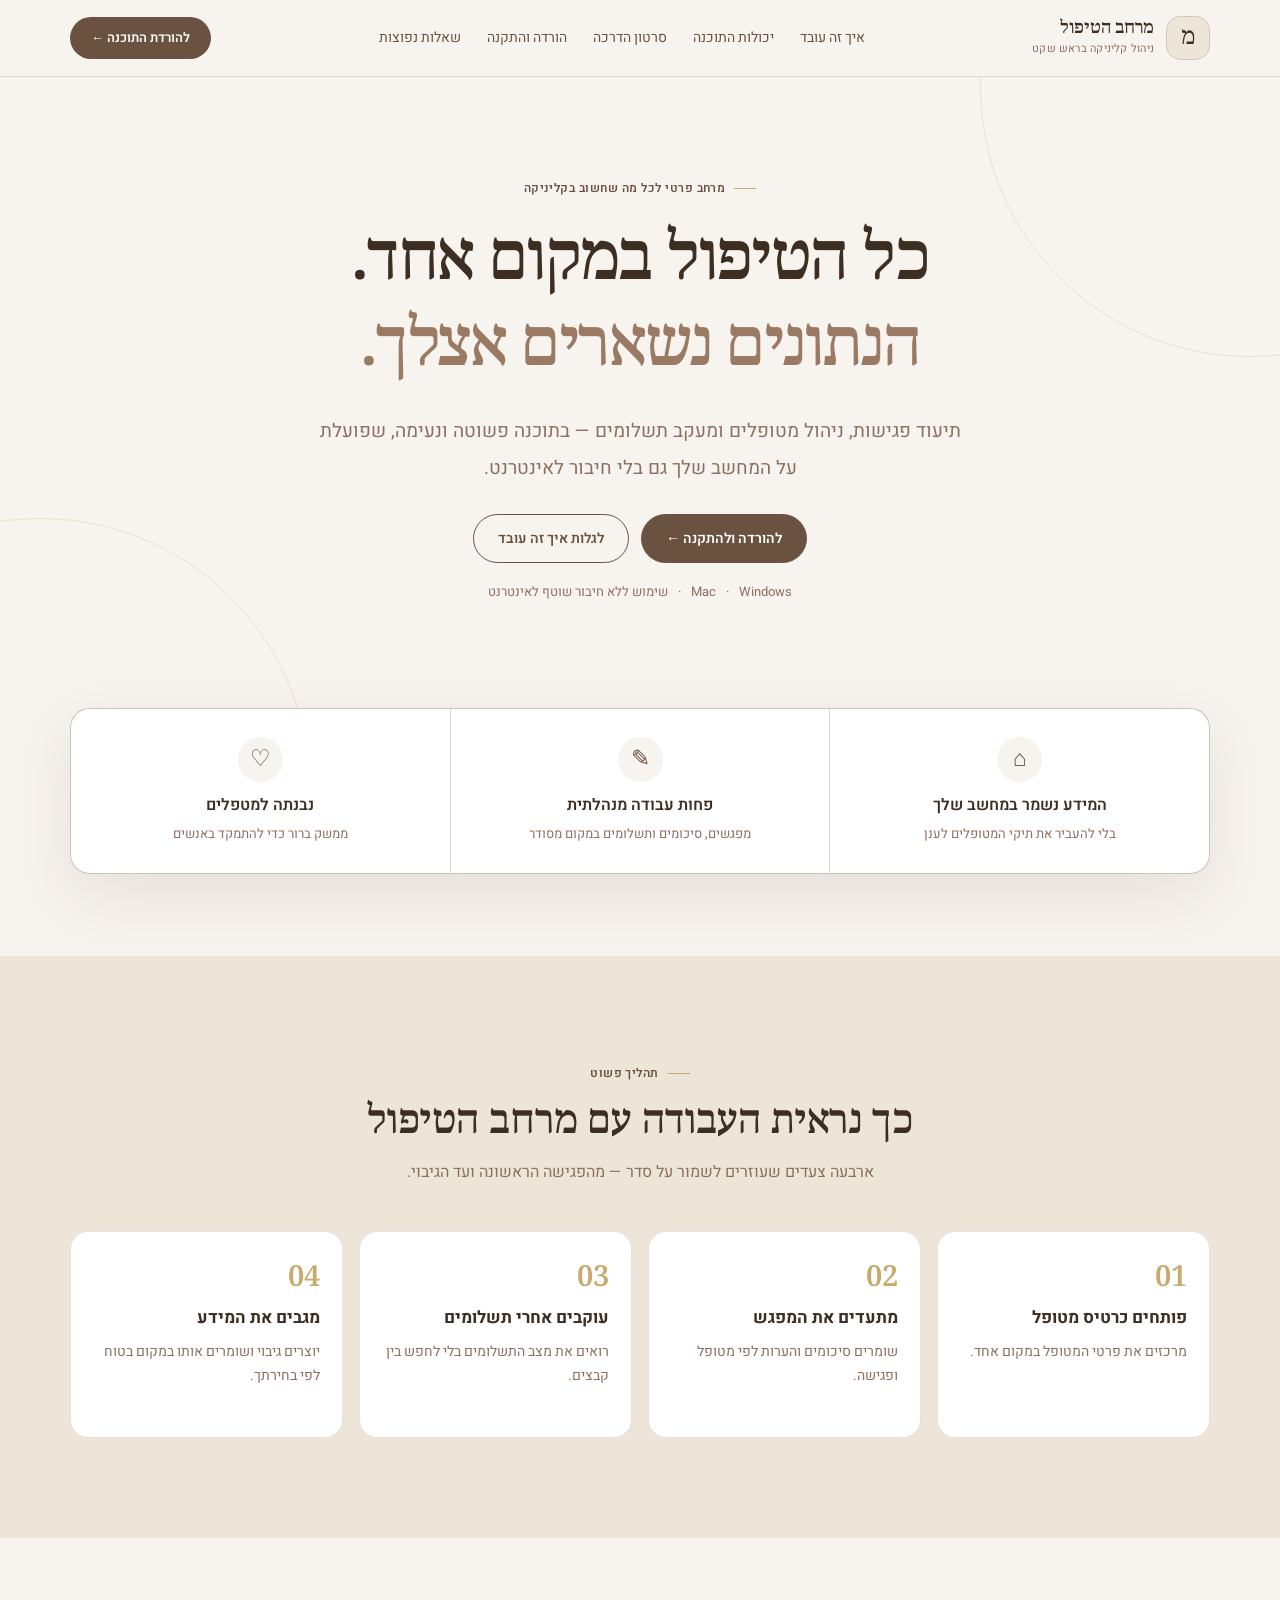
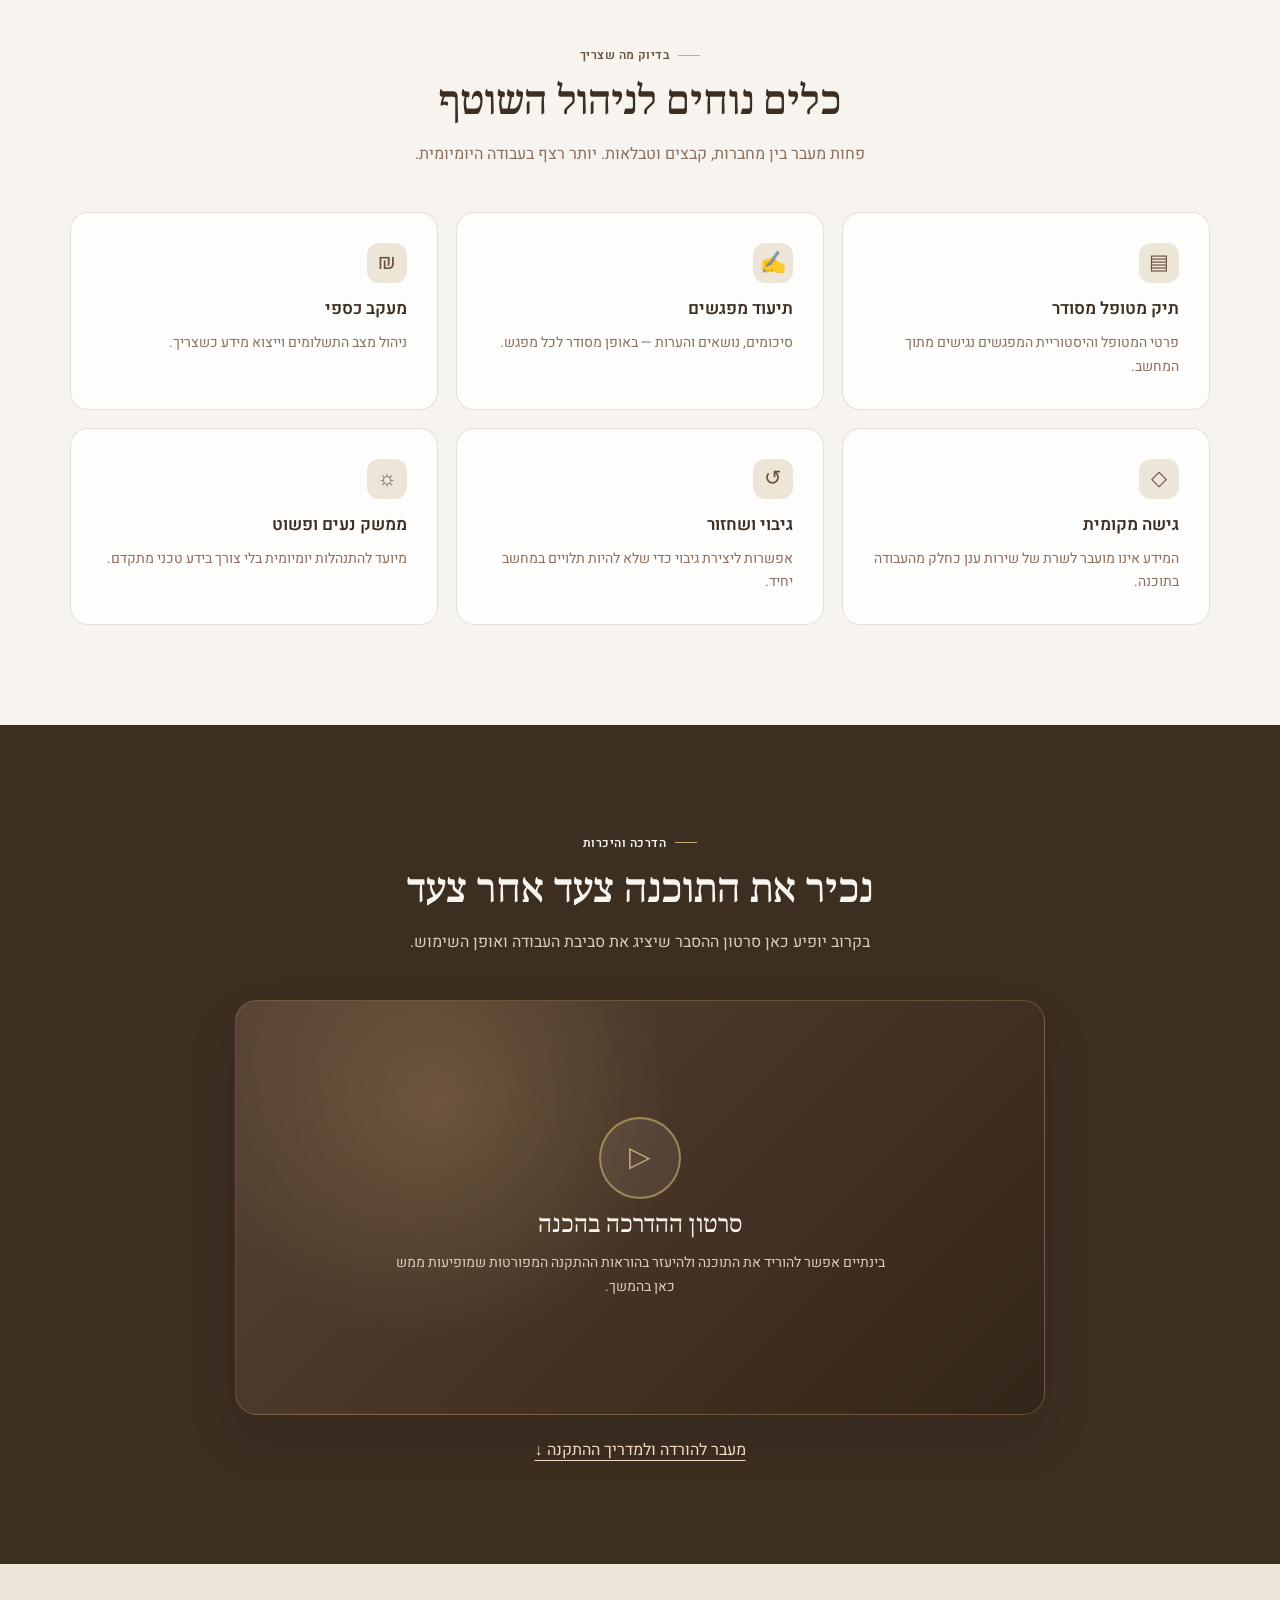
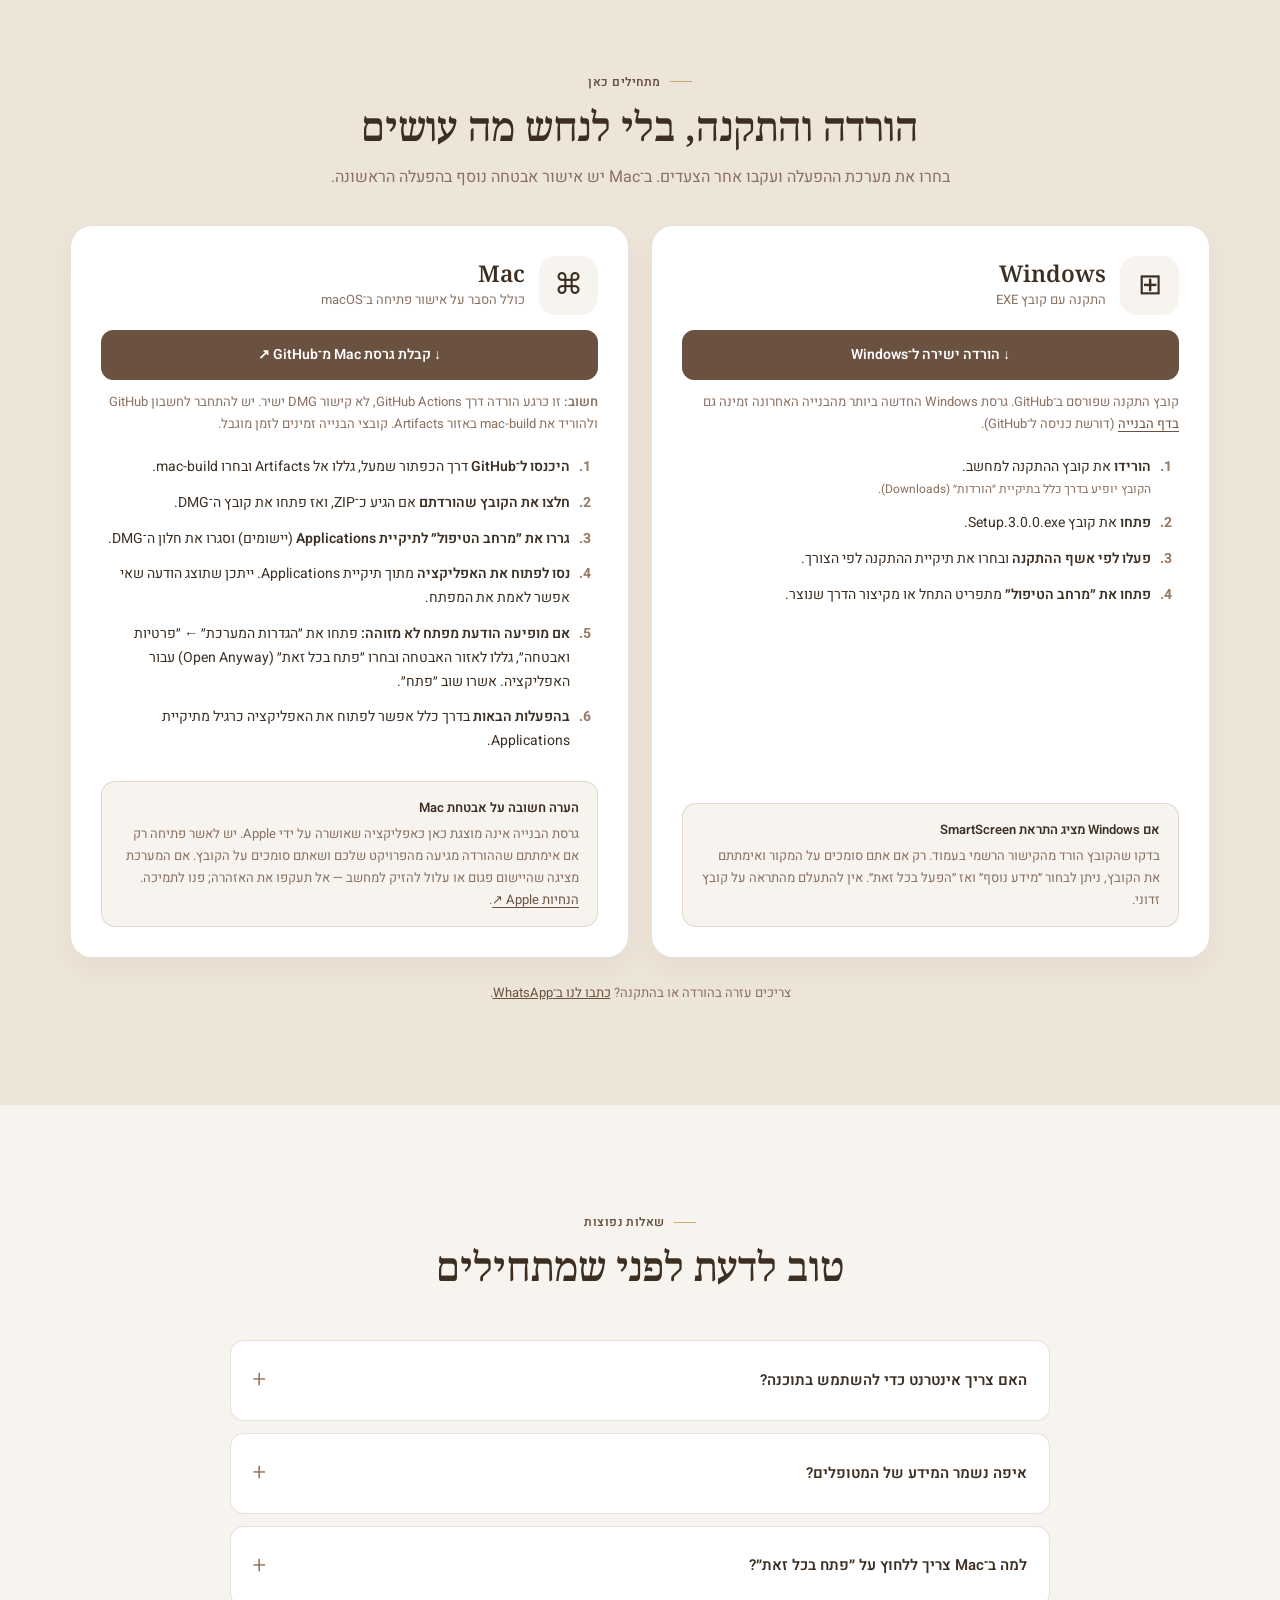
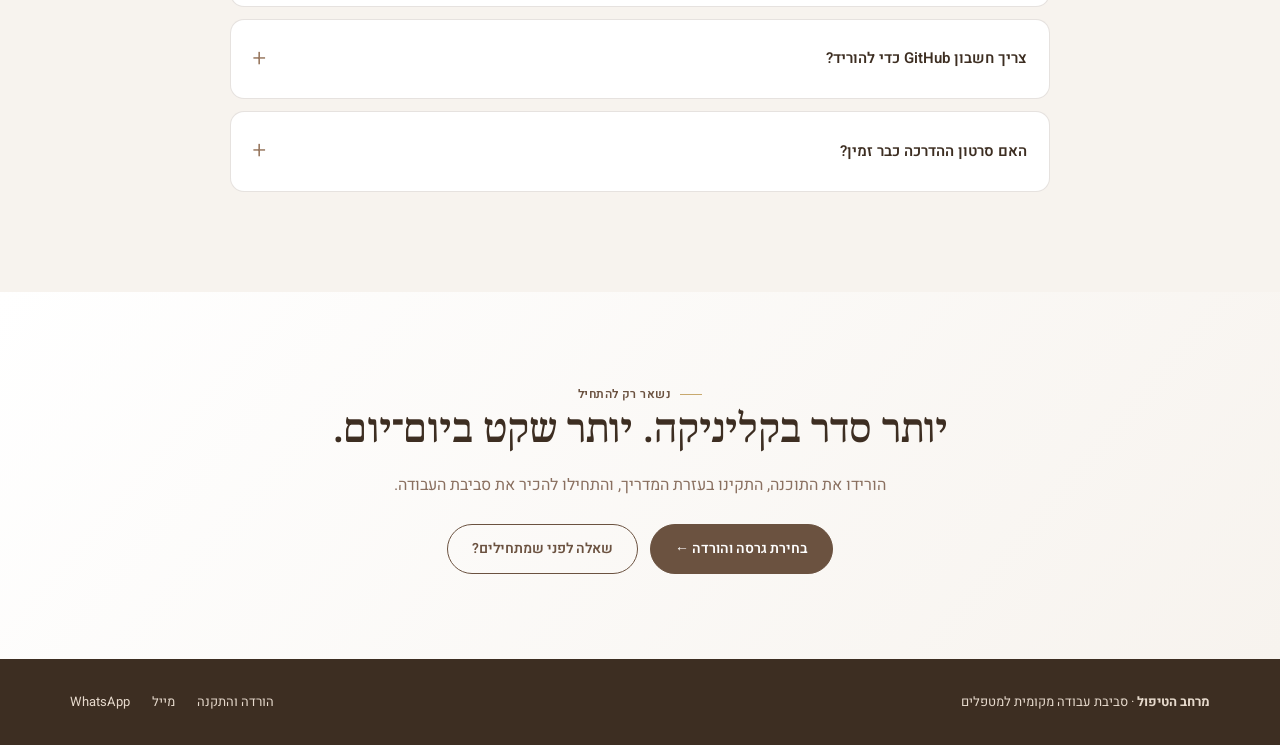
==== index.html @ 7c9331cd "Redesign therapy landing page and add Windows/Mac installation guides" ====
<!DOCTYPE html>
<html lang="he" dir="rtl">
<head>
<meta charset="UTF-8">
<meta name="viewport" content="width=device-width, initial-scale=1">
<meta name="theme-color" content="#f7f3ee">
<meta name="description" content="מרחב הטיפול — תוכנה לניהול מטופלים, תיעוד פגישות ומעקב תשלומים, שפועלת מקומית במחשב ללא צורך בחיבור לאינטרנט. הורדה והוראות התקנה ל-Windows ול-Mac.">
<meta property="og:type" content="website">
<meta property="og:locale" content="he_IL">
<meta property="og:title" content="מרחב הטיפול | מקום אחד לניהול הקליניקה">
<meta property="og:description" content="ניהול מטופלים ותיעוד פגישות — המידע נשמר אצלך במחשב. גלה איך מתחילים והורד ל-Windows או ל-Mac.">
<title>מרחב הטיפול | ניהול מטופלים ותיעוד פגישות</title>
<link rel="preconnect" href="https://fonts.googleapis.com">
<link rel="preconnect" href="https://fonts.gstatic.com" crossorigin>
<link href="https://fonts.googleapis.com/css2?family=Noto+Serif+Hebrew:wght@400;500;600&family=Heebo:wght@300;400;500;600;700&display=swap" rel="stylesheet">
<style>
:root{--cream:#f7f3ee;--warm:#ede5d8;--brown:#6b5240;--brown-light:#9a7a62;--brown-dark:#3d2e22;--text:#2c1f14;--text-muted:#8a7060;--gold:#c8a96e;--green:#7a9e8a;--white:#fff;--line:rgba(107,82,64,.17);--shadow:0 22px 64px rgba(61,46,34,.09)}
*,*::before,*::after{box-sizing:border-box}
html{scroll-behavior:smooth;scroll-padding-top:86px}
body{margin:0;background:var(--cream);font-family:'Heebo',Arial,sans-serif;color:var(--text);line-height:1.7}
a{color:inherit}button{font:inherit}svg{display:block}
a:focus-visible,summary:focus-visible{outline:3px solid var(--gold);outline-offset:4px}
.container{width:min(1140px,calc(100% - 40px));margin-inline:auto}
.skip{position:absolute;top:-100px;right:12px;padding:10px 16px;background:var(--brown-dark);color:#fff;z-index:999}
.skip:focus{top:12px}
.top{position:sticky;top:0;z-index:100;background:rgba(247,243,238,.96);border-bottom:1px solid var(--line);backdrop-filter:blur(15px)}
.top__in{min-height:76px;display:flex;align-items:center;gap:28px}
.brand{display:flex;align-items:center;gap:12px;text-decoration:none;flex-shrink:0}
.brand__mark{width:44px;height:44px;display:grid;place-items:center;border:1px solid rgba(107,82,64,.2);border-radius:15px;color:var(--brown-dark);background:var(--warm);font-family:'Noto Serif Hebrew',serif;font-size:23px}
.brand b{display:block;color:var(--brown-dark);font:600 17px 'Noto Serif Hebrew',serif;line-height:1.35}
.brand small{display:block;color:var(--text-muted);font-size:11px;letter-spacing:.02em}
.navlinks{display:flex;align-items:center;gap:26px;margin-inline:auto}
.navlinks a{text-decoration:none;font-size:14px;color:var(--brown);white-space:nowrap}
.navlinks a:hover{color:var(--brown-dark)}
.nav-cta{white-space:nowrap;text-decoration:none;border-radius:999px;background:var(--brown);color:#fff;padding:10px 21px;font-size:13px;font-weight:600}
.nav-cta:hover,.btn--primary:hover{background:var(--brown-dark)}
.mobile-menu{display:none}
.mobile-menu summary{cursor:pointer;list-style:none;border:1px solid var(--line);padding:8px 13px;border-radius:10px}
.mobile-menu summary::-webkit-details-marker{display:none}
.mobile-menu__links{position:absolute;left:20px;right:20px;top:69px;background:#fff;padding:15px;border:1px solid var(--line);box-shadow:var(--shadow);border-radius:14px}
.mobile-menu__links a{display:block;padding:9px;text-decoration:none}
.eyebrow{display:inline-flex;align-items:center;gap:9px;color:var(--brown);font-size:12px;letter-spacing:.04em;font-weight:600}
.eyebrow::before{content:"";width:22px;height:1px;background:var(--gold)}
.hero{position:relative;overflow:hidden;padding:94px 0 91px;text-align:center}
.hero::before,.hero::after{position:absolute;content:"";border:1px solid rgba(200,169,110,.26);width:540px;height:540px;border-radius:50%;pointer-events:none}
.hero::before{top:-260px;right:-240px}.hero::after{bottom:-350px;left:-230px}
.hero__inner{position:relative;z-index:1;max-width:800px;margin:auto}
.hero h1,.section-title,.story h2,.bottom-cta h2{font-family:'Noto Serif Hebrew',serif;color:var(--brown-dark);font-weight:600;line-height:1.35}
.hero h1{font-size:clamp(36px,5vw,66px);letter-spacing:-1.4px;margin:18px 0 24px}
.hero h1 em{font-style:normal;color:var(--brown-light)}
.hero__sub{font-size:clamp(16px,1.8vw,19px);color:var(--text-muted);max-width:665px;margin:0 auto 28px;line-height:1.9}
.actions{display:flex;justify-content:center;align-items:center;gap:12px;flex-wrap:wrap}
.btn{display:inline-flex;align-items:center;justify-content:center;gap:10px;min-height:49px;padding:12px 24px;border-radius:999px;font-size:14px;font-weight:600;text-decoration:none;border:1px solid var(--brown);transition:transform .2s,background .2s,box-shadow .2s}
.btn:hover{transform:translateY(-2px)}
.btn--primary{background:var(--brown);color:#fff}
.btn--outline{background:transparent;color:var(--brown)}
.btn--outline:hover{background:var(--warm)}
.btn--soft{border-color:rgba(107,82,64,.18);background:var(--warm);color:var(--brown-dark)}
.hero__meta{font-size:13px;color:var(--text-muted);margin-top:18px}
.hero__meta span{display:inline-block;margin:0 7px}
.trust-strip{position:relative;display:grid;grid-template-columns:repeat(3,1fr);gap:1px;background:var(--line);border:1px solid var(--line);border-radius:20px;overflow:hidden;box-shadow:var(--shadow)}
.trust-item{background:#fff;padding:28px 27px;text-align:center}
.trust-item__icon{width:45px;height:45px;display:grid;place-items:center;margin:0 auto 10px;background:var(--cream);border-radius:50%;font-size:23px;color:var(--brown)}
.trust-item b{display:block;color:var(--brown-dark);font-size:16px;font-weight:600}
.trust-item p{margin:4px 0 0;font-size:13px;color:var(--text-muted)}
.section{padding:100px 0}
.section-head{text-align:center;max-width:650px;margin:0 auto 44px}
.section-title{font-size:clamp(28px,3vw,39px);margin:12px 0 12px}
.section-head p{color:var(--text-muted);margin:0;font-size:16px}
.story{background:var(--warm);margin-top:82px}
.steps{display:grid;grid-template-columns:repeat(4,1fr);gap:16px}
.step{position:relative;padding:28px 22px;background:#fff;border:1px solid var(--line);border-radius:18px;min-height:207px}
.step__no{font:600 29px 'Noto Serif Hebrew',serif;color:var(--gold)}
.step h3{font-size:17px;color:var(--brown-dark);margin:10px 0 8px}
.step p{font-size:14px;color:var(--text-muted);margin:0}
.feature-grid{display:grid;grid-template-columns:repeat(3,1fr);gap:18px}
.feature{background:rgba(255,255,255,.78);border:1px solid var(--line);border-radius:18px;padding:30px;min-height:170px}
.feature__mark{display:inline-grid;place-items:center;width:40px;height:40px;border-radius:12px;background:var(--warm);color:var(--brown);font-size:21px;margin-bottom:12px}
.feature h3{font-size:17px;font-weight:600;color:var(--brown-dark);margin:0 0 7px}
.feature p{font-size:14px;color:var(--text-muted);margin:0}
.video{background:var(--brown-dark);color:var(--cream)}
.video .eyebrow,.video .section-title{color:var(--cream)}
.video .section-head p{color:#dbcdbf}
.video__stage{margin:0 auto;max-width:810px;aspect-ratio:16/8.2;border-radius:22px;background:radial-gradient(circle at 25% 25%,rgba(200,169,110,.24),transparent 35%),linear-gradient(135deg,#584333,#332519);border:1px solid rgba(200,169,110,.31);display:flex;align-items:center;justify-content:center;flex-direction:column;gap:12px;box-shadow:0 24px 50px rgba(0,0,0,.12);text-align:center;padding:26px}
.video__play{width:82px;height:82px;border-radius:50%;border:2px solid rgba(200,169,110,.65);background:rgba(255,255,255,.07);display:grid;place-items:center;color:var(--gold);font-size:28px}
.video__stage b{font:500 23px 'Noto Serif Hebrew',serif}
.video__stage p{font-size:14px;color:#dbcdbf;margin:0;max-width:500px}
.video__footer{display:flex;justify-content:center;margin-top:22px}
.video__footer a{color:#f4dbc0;text-underline-offset:5px}
.install{background:var(--warm)}
.install__intro{max-width:790px;margin:0 auto 34px;text-align:center}
.install__intro .section-title{margin-bottom:8px}
.install__intro p{color:var(--text-muted);margin:0}
.install-grid{display:grid;grid-template-columns:repeat(2,minmax(0,1fr));gap:22px;align-items:stretch}
.install-card{background:#fff;border:1px solid var(--line);border-radius:22px;padding:30px;box-shadow:0 12px 28px rgba(61,46,34,.045);display:flex;flex-direction:column}
.install-card__top{display:flex;align-items:center;gap:14px;margin-bottom:15px}
.platform-icon{width:59px;height:59px;background:var(--cream);border-radius:17px;display:grid;place-items:center;font-size:29px;color:var(--brown-dark)}
.platform-name{font:600 23px 'Noto Serif Hebrew',serif;color:var(--brown-dark)}
.platform-sub{font-size:13px;color:var(--text-muted)}
.install-card .btn{width:100%;border-radius:12px}
.install-note{margin:11px 0 20px;font-size:13px;color:var(--text-muted);line-height:1.7}
.install-card ol{padding:0 22px 0 0;margin:0 0 16px;flex:1}
.install-card li{padding-right:6px;margin:0 0 12px;color:var(--brown-dark);font-size:14px}
.install-card li::marker{color:var(--brown-light);font-weight:700}
.install-card li small{display:block;color:var(--text-muted);font-size:12px}
.install-card strong{font-weight:600}
.install-card a:not(.btn){color:var(--brown);text-underline-offset:3px}
.notice{border-radius:14px;background:var(--cream);border:1px solid var(--line);padding:15px 18px;font-size:13px;color:var(--brown-dark);margin-top:auto}
.notice strong{display:block;margin-bottom:4px}
.notice p{margin:0;color:var(--text-muted)}
.note-global{max-width:1000px;margin:24px auto 0;text-align:center;color:var(--text-muted);font-size:13px}
.note-global a{color:var(--brown)}
.faq{background:var(--cream)}
.faq-list{max-width:820px;margin:0 auto;display:grid;gap:12px}
.faq details{border:1px solid var(--line);border-radius:14px;background:#fff;padding:0 22px}
.faq summary{cursor:pointer;list-style:none;padding:19px 0;font-size:15px;font-weight:600;color:var(--brown-dark);display:flex;justify-content:space-between;align-items:center;gap:20px}
.faq summary::-webkit-details-marker{display:none}
.faq summary::after{content:"+";font-size:24px;font-weight:300;color:var(--brown-light)}
.faq details[open] summary::after{content:"−"}
.faq details p{color:var(--text-muted);font-size:14px;margin:0 0 20px;line-height:1.85}
.bottom-cta{text-align:center;background:linear-gradient(130deg,#fff, var(--cream));padding:85px 0}
.bottom-cta h2{font-size:clamp(27px,3vw,40px);margin:0 0 15px}
.bottom-cta p{color:var(--text-muted);margin:0 auto 25px}
footer{background:var(--brown-dark);padding:32px 0;color:#e6d9cc;font-size:13px}
.footer-in{display:flex;justify-content:space-between;align-items:center;gap:16px;flex-wrap:wrap}
.footer-links{display:flex;gap:22px;flex-wrap:wrap}
.footer-links a{text-decoration:none;color:#e6d9cc}
.footer-links a:hover{text-decoration:underline}
@media(max-width:950px){.navlinks{gap:16px}.steps{grid-template-columns:repeat(2,1fr)}.feature-grid{grid-template-columns:repeat(2,1fr)}}
@media(max-width:730px){.top__in{min-height:67px}.navlinks{display:none}.top__in>.nav-cta{margin-right:auto}.mobile-menu{display:block}.hero{padding:65px 0 65px}.hero h1{letter-spacing:0}.trust-strip{grid-template-columns:1fr}.trust-item{padding:21px}.section{padding:68px 0}.story{margin-top:54px}.steps,.feature-grid,.install-grid{grid-template-columns:1fr}.step{min-height:auto}.video__stage{aspect-ratio:4/3}.install-card{padding:23px}}
@media(max-width:420px){.container{width:min(100% - 28px,1140px)}.top__in>.nav-cta{padding:9px 13px;font-size:12px}.brand b{font-size:14px}.brand small{font-size:9px}.brand__mark{width:39px;height:39px}.hero__meta span{margin:0 3px}.actions .btn{width:100%}.video__stage{aspect-ratio:auto;min-height:280px}}
@media(prefers-reduced-motion:reduce){html{scroll-behavior:auto}.btn{transition:none}}
</style>
</head>
<body>
<a class="skip" href="#main">דלגו לתוכן</a>
<header class="top">
  <div class="container top__in">
    <a class="brand" href="#top" aria-label="מרחב הטיפול — לראש הדף">
      <span class="brand__mark" aria-hidden="true">מ</span>
      <span><b>מרחב הטיפול</b><small>ניהול קליניקה בראש שקט</small></span>
    </a>
    <nav class="navlinks" aria-label="ניווט ראשי">
      <a href="#how">איך זה עובד</a>
      <a href="#features">יכולות התוכנה</a>
      <a href="#video">סרטון הדרכה</a>
      <a href="#install">הורדה והתקנה</a>
      <a href="#faq">שאלות נפוצות</a>
    </nav>
    <a class="nav-cta" href="#install">להורדת התוכנה ←</a>
    <details class="mobile-menu">
      <summary aria-label="פתיחת תפריט ניווט">☰</summary>
      <div class="mobile-menu__links">
        <a href="#how">איך זה עובד</a><a href="#features">יכולות התוכנה</a>
        <a href="#video">סרטון הדרכה</a><a href="#install">הורדה והתקנה</a><a href="#faq">שאלות נפוצות</a>
      </div>
    </details>
  </div>
</header>
<main id="main">
  <div id="top"></div>
  <section class="hero" aria-labelledby="hero-title">
    <div class="container hero__inner">
      <div class="eyebrow">מרחב פרטי לכל מה שחשוב בקליניקה</div>
      <h1 id="hero-title">כל הטיפול במקום אחד.<br><em>הנתונים נשארים אצלך.</em></h1>
      <p class="hero__sub">תיעוד פגישות, ניהול מטופלים ומעקב תשלומים — בתוכנה פשוטה ונעימה, שפועלת על המחשב שלך גם בלי חיבור לאינטרנט.</p>
      <div class="actions">
        <a class="btn btn--primary" href="#install">להורדה ולהתקנה ←</a>
        <a class="btn btn--outline" href="#how">לגלות איך זה עובד</a>
      </div>
      <p class="hero__meta"><span>Windows</span> · <span>Mac</span> · <span>שימוש ללא חיבור שוטף לאינטרנט</span></p>
    </div>
  </section>
  <div class="container">
    <div class="trust-strip" aria-label="יתרונות מרכזיים">
      <div class="trust-item"><div class="trust-item__icon" aria-hidden="true">⌂</div><b>המידע נשמר במחשב שלך</b><p>בלי להעביר את תיקי המטופלים לענן</p></div>
      <div class="trust-item"><div class="trust-item__icon" aria-hidden="true">✎</div><b>פחות עבודה מנהלתית</b><p>מפגשים, סיכומים ותשלומים במקום מסודר</p></div>
      <div class="trust-item"><div class="trust-item__icon" aria-hidden="true">♡</div><b>נבנתה למטפלים</b><p>ממשק ברור כדי להתמקד באנשים</p></div>
    </div>
  </div>
  <section class="section story" id="how" aria-labelledby="how-title">
    <div class="container">
      <div class="section-head"><span class="eyebrow">תהליך פשוט</span><h2 class="section-title" id="how-title">כך נראית העבודה עם מרחב הטיפול</h2><p>ארבעה צעדים שעוזרים לשמור על סדר — מהפגישה הראשונה ועד הגיבוי.</p></div>
      <div class="steps">
        <article class="step"><div class="step__no">01</div><h3>פותחים כרטיס מטופל</h3><p>מרכזים את פרטי המטופל במקום אחד.</p></article>
        <article class="step"><div class="step__no">02</div><h3>מתעדים את המפגש</h3><p>שומרים סיכומים והערות לפי מטופל ופגישה.</p></article>
        <article class="step"><div class="step__no">03</div><h3>עוקבים אחרי תשלומים</h3><p>רואים את מצב התשלומים בלי לחפש בין קבצים.</p></article>
        <article class="step"><div class="step__no">04</div><h3>מגבים את המידע</h3><p>יוצרים גיבוי ושומרים אותו במקום בטוח לפי בחירתך.</p></article>
      </div>
    </div>
  </section>
  <section class="section" id="features" aria-labelledby="features-title">
    <div class="container">
      <div class="section-head"><span class="eyebrow">בדיוק מה שצריך</span><h2 class="section-title" id="features-title">כלים נוחים לניהול השוטף</h2><p>פחות מעבר בין מחברות, קבצים וטבלאות. יותר רצף בעבודה היומיומית.</p></div>
      <div class="feature-grid">
        <article class="feature"><div class="feature__mark" aria-hidden="true">▤</div><h3>תיק מטופל מסודר</h3><p>פרטי המטופל והיסטוריית המפגשים נגישים מתוך המחשב.</p></article>
        <article class="feature"><div class="feature__mark" aria-hidden="true">✍</div><h3>תיעוד מפגשים</h3><p>סיכומים, נושאים והערות — באופן מסודר לכל מפגש.</p></article>
        <article class="feature"><div class="feature__mark" aria-hidden="true">₪</div><h3>מעקב כספי</h3><p>ניהול מצב התשלומים וייצוא מידע כשצריך.</p></article>
        <article class="feature"><div class="feature__mark" aria-hidden="true">◇</div><h3>גישה מקומית</h3><p>המידע אינו מועבר לשרת של שירות ענן כחלק מהעבודה בתוכנה.</p></article>
        <article class="feature"><div class="feature__mark" aria-hidden="true">↺</div><h3>גיבוי ושחזור</h3><p>אפשרות ליצירת גיבוי כדי שלא להיות תלויים במחשב יחיד.</p></article>
        <article class="feature"><div class="feature__mark" aria-hidden="true">☼</div><h3>ממשק נעים ופשוט</h3><p>מיועד להתנהלות יומיומית בלי צורך בידע טכני מתקדם.</p></article>
      </div>
    </div>
  </section>
  <section class="section video" id="video" aria-labelledby="video-title">
    <div class="container">
      <div class="section-head"><span class="eyebrow">הדרכה והיכרות</span><h2 class="section-title" id="video-title">נכיר את התוכנה צעד אחר צעד</h2><p>בקרוב יופיע כאן סרטון ההסבר שיציג את סביבת העבודה ואופן השימוש.</p></div>
      <div class="video__stage" role="img" aria-label="אזור ייעודי לסרטון הדרכה עתידי — עדיין אין סרטון לצפייה">
        <div class="video__play" aria-hidden="true">▷</div><b>סרטון ההדרכה בהכנה</b>
        <p>בינתיים אפשר להוריד את התוכנה ולהיעזר בהוראות ההתקנה המפורטות שמופיעות ממש כאן בהמשך.</p>
      </div>
      <div class="video__footer"><a href="#install">מעבר להורדה ולמדריך ההתקנה ↓</a></div>
    </div>
  </section>
  <section class="section install" id="install" aria-labelledby="install-title">
    <div class="container">
      <div class="install__intro"><span class="eyebrow">מתחילים כאן</span><h2 class="section-title" id="install-title">הורדה והתקנה, בלי לנחש מה עושים</h2><p>בחרו את מערכת ההפעלה ועקבו אחר הצעדים. ב־Mac יש אישור אבטחה נוסף בהפעלה הראשונה.</p></div>
      <div class="install-grid">
        <article class="install-card" aria-labelledby="win-title">
          <div class="install-card__top"><div class="platform-icon" aria-hidden="true">⊞</div><div><div class="platform-name" id="win-title">Windows</div><div class="platform-sub">התקנה עם קובץ EXE</div></div></div>
          <a class="btn btn--primary" href="https://github.com/amitpavon-debug/merachav-video/releases/download/v1.0/Setup.3.0.0.exe" rel="noopener">↓ הורדה ישירה ל־Windows</a>
          <p class="install-note">קובץ התקנה שפורסם ב־GitHub. גרסת Windows החדשה ביותר מהבנייה האחרונה זמינה גם <a href="https://github.com/amitpavon-debug/Merhav-tipul-mac/actions/runs/37073307621#artifacts" target="_blank" rel="noopener noreferrer">בדף הבנייה</a> (דורשת כניסה ל־GitHub).</p>
          <ol>
            <li><strong>הורידו</strong> את קובץ ההתקנה למחשב.<small>הקובץ יופיע בדרך כלל בתיקיית ״הורדות״ (Downloads).</small></li>
            <li><strong>פתחו</strong> את קובץ <span dir="ltr">Setup.3.0.0.exe</span>.</li>
            <li><strong>פעלו לפי אשף ההתקנה</strong> ובחרו את תיקיית ההתקנה לפי הצורך.</li>
            <li><strong>פתחו את ״מרחב הטיפול״</strong> מתפריט התחל או מקיצור הדרך שנוצר.</li>
          </ol>
          <div class="notice"><strong>אם Windows מציג התראת SmartScreen</strong><p>בדקו שהקובץ הורד מהקישור הרשמי בעמוד. רק אם אתם סומכים על המקור ואימתתם את הקובץ, ניתן לבחור ״מידע נוסף״ ואז ״הפעל בכל זאת״. אין להתעלם מהתראה על קובץ זדוני.</p></div>
        </article>
        <article class="install-card" aria-labelledby="mac-title">
          <div class="install-card__top"><div class="platform-icon" aria-hidden="true">⌘</div><div><div class="platform-name" id="mac-title">Mac</div><div class="platform-sub">כולל הסבר על אישור פתיחה ב־macOS</div></div></div>
          <a class="btn btn--primary" href="https://github.com/amitpavon-debug/Merhav-tipul-mac/actions/runs/37073307621#artifacts" target="_blank" rel="noopener noreferrer">↓ קבלת גרסת Mac מ־GitHub ↗</a>
          <p class="install-note"><strong>חשוב:</strong> זו כרגע הורדה דרך GitHub Actions, לא קישור DMG ישיר. יש להתחבר לחשבון GitHub ולהוריד את <span dir="ltr">mac-build</span> באזור Artifacts. קובצי הבנייה זמינים לזמן מוגבל.</p>
          <ol>
            <li><strong>היכנסו ל־GitHub</strong> דרך הכפתור שמעל, גללו אל <span dir="ltr">Artifacts</span> ובחרו <span dir="ltr">mac-build</span>.</li>
            <li><strong>חלצו את הקובץ שהורדתם</strong> אם הגיע כ־ZIP, ואז פתחו את קובץ ה־<span dir="ltr">DMG</span>.</li>
            <li><strong>גררו את ״מרחב הטיפול״ לתיקיית Applications</strong> (יישומים) וסגרו את חלון ה־DMG.</li>
            <li><strong>נסו לפתוח את האפליקציה</strong> מתוך תיקיית Applications. ייתכן שתוצג הודעה שאי אפשר לאמת את המפתח.</li>
            <li><strong>אם מופיעה הודעת מפתח לא מזוהה:</strong> פתחו את ״הגדרות המערכת״ ← ״פרטיות ואבטחה״, גללו לאזור האבטחה ובחרו ״פתח בכל זאת״ (<span dir="ltr">Open Anyway</span>) עבור האפליקציה. אשרו שוב ״פתח״.</li>
            <li><strong>בהפעלות הבאות</strong> בדרך כלל אפשר לפתוח את האפליקציה כרגיל מתיקיית Applications.</li>
          </ol>
          <div class="notice"><strong>הערה חשובה על אבטחת Mac</strong><p>גרסת הבנייה אינה מוצגת כאן כאפליקציה שאושרה על ידי Apple. יש לאשר פתיחה רק אם אימתתם שההורדה מגיעה מהפרויקט שלכם ושאתם סומכים על הקובץ. אם המערכת מציגה שהיישום פגום או עלול להזיק למחשב — אל תעקפו את האזהרה; פנו לתמיכה. <a href="https://support.apple.com/en-us/102445" target="_blank" rel="noopener noreferrer">הנחיות Apple ↗</a>.</p></div>
        </article>
      </div>
      <p class="note-global">צריכים עזרה בהורדה או בהתקנה? <a href="https://wa.me/972549913379?text=%D7%A9%D7%9C%D7%95%D7%9D%2C%20%D7%90%D7%A9%D7%9E%D7%97%20%D7%9C%D7%A2%D7%96%D7%A8%D7%94%20%D7%91%D7%94%D7%AA%D7%A7%D7%A0%D7%AA%20%D7%9E%D7%A8%D7%97%D7%91%20%D7%94%D7%98%D7%99%D7%A4%D7%95%D7%9C" target="_blank" rel="noopener noreferrer">כתבו לנו ב־WhatsApp</a>.</p>
    </div>
  </section>
  <section class="section faq" id="faq" aria-labelledby="faq-title">
    <div class="container">
      <div class="section-head"><span class="eyebrow">שאלות נפוצות</span><h2 class="section-title" id="faq-title">טוב לדעת לפני שמתחילים</h2></div>
      <div class="faq-list">
        <details><summary>האם צריך אינטרנט כדי להשתמש בתוכנה?</summary><p>השימוש השוטף בתוכנה מתבצע מקומית על המחשב, בלי חיבור לשרת ענן. חיבור לאינטרנט נדרש להורדת קובצי ההתקנה.</p></details>
        <details><summary>איפה נשמר המידע של המטופלים?</summary><p>המידע נשמר בסביבת המחשב המקומית. חשוב להגן על המחשב באמצעות סיסמה, להקפיד על גיבוי בטוח ולשמור את קובצי הגיבוי במקום מוגן.</p></details>
        <details><summary>למה ב־Mac צריך ללחוץ על ״פתח בכל זאת״?</summary><p>macOS עשוי לחסום פתיחה ראשונה של יישום שהמפתח שלו לא אומת או שלא עבר את תהליך האישור של Apple. מומלץ להעדיף תוכנות חתומות ומאושרות; אם בחרתם להתקין את גרסת הבנייה הנוכחית, בדקו את מקור הקובץ ופעלו רק לפי ההנחיות למעלה.</p></details>
        <details><summary>צריך חשבון GitHub כדי להוריד?</summary><p>להורדה הישירה של קובץ Windows שפורסם כ־Release לא נדרש חשבון. כדי להוריד את גרסת ה־Mac הנוכחית מתוך GitHub Actions, יש להתחבר לחשבון GitHub.</p></details>
        <details><summary>האם סרטון ההדרכה כבר זמין?</summary><p>עדיין לא. יוקלט סרטון הסבר נפרד, ועד אז אפשר להיעזר במדריך ההתקנה שבדף ולפנות אלינו לקבלת עזרה.</p></details>
      </div>
    </div>
  </section>
  <section class="bottom-cta" aria-label="יצירת קשר">
    <div class="container">
      <span class="eyebrow">נשאר רק להתחיל</span><h2>יותר סדר בקליניקה. יותר שקט ביום־יום.</h2>
      <p>הורידו את התוכנה, התקינו בעזרת המדריך, והתחילו להכיר את סביבת העבודה.</p>
      <div class="actions"><a class="btn btn--primary" href="#install">בחירת גרסה והורדה ←</a><a class="btn btn--outline" href="https://wa.me/972549913379?text=%D7%A9%D7%9C%D7%95%D7%9D%2C%20%D7%90%D7%A0%D7%99%20%D7%9E%D7%A2%D7%95%D7%A0%D7%99%D7%99%D7%9F%20%D7%91%D7%9E%D7%A8%D7%97%D7%91%20%D7%94%D7%98%D7%99%D7%A4%D7%95%D7%9C" target="_blank" rel="noopener noreferrer">שאלה לפני שמתחילים?</a></div>
    </div>
  </section>
</main>
<footer>
  <div class="container footer-in">
    <div><strong>מרחב הטיפול</strong> · סביבת עבודה מקומית למטפלים</div>
    <div class="footer-links"><a href="#install">הורדה והתקנה</a><a href="mailto:Amit.Pavon@gmail.com">מייל</a><a href="https://wa.me/972549913379" target="_blank" rel="noopener noreferrer">WhatsApp</a></div>
  </div>
</footer>
</body>
</html>
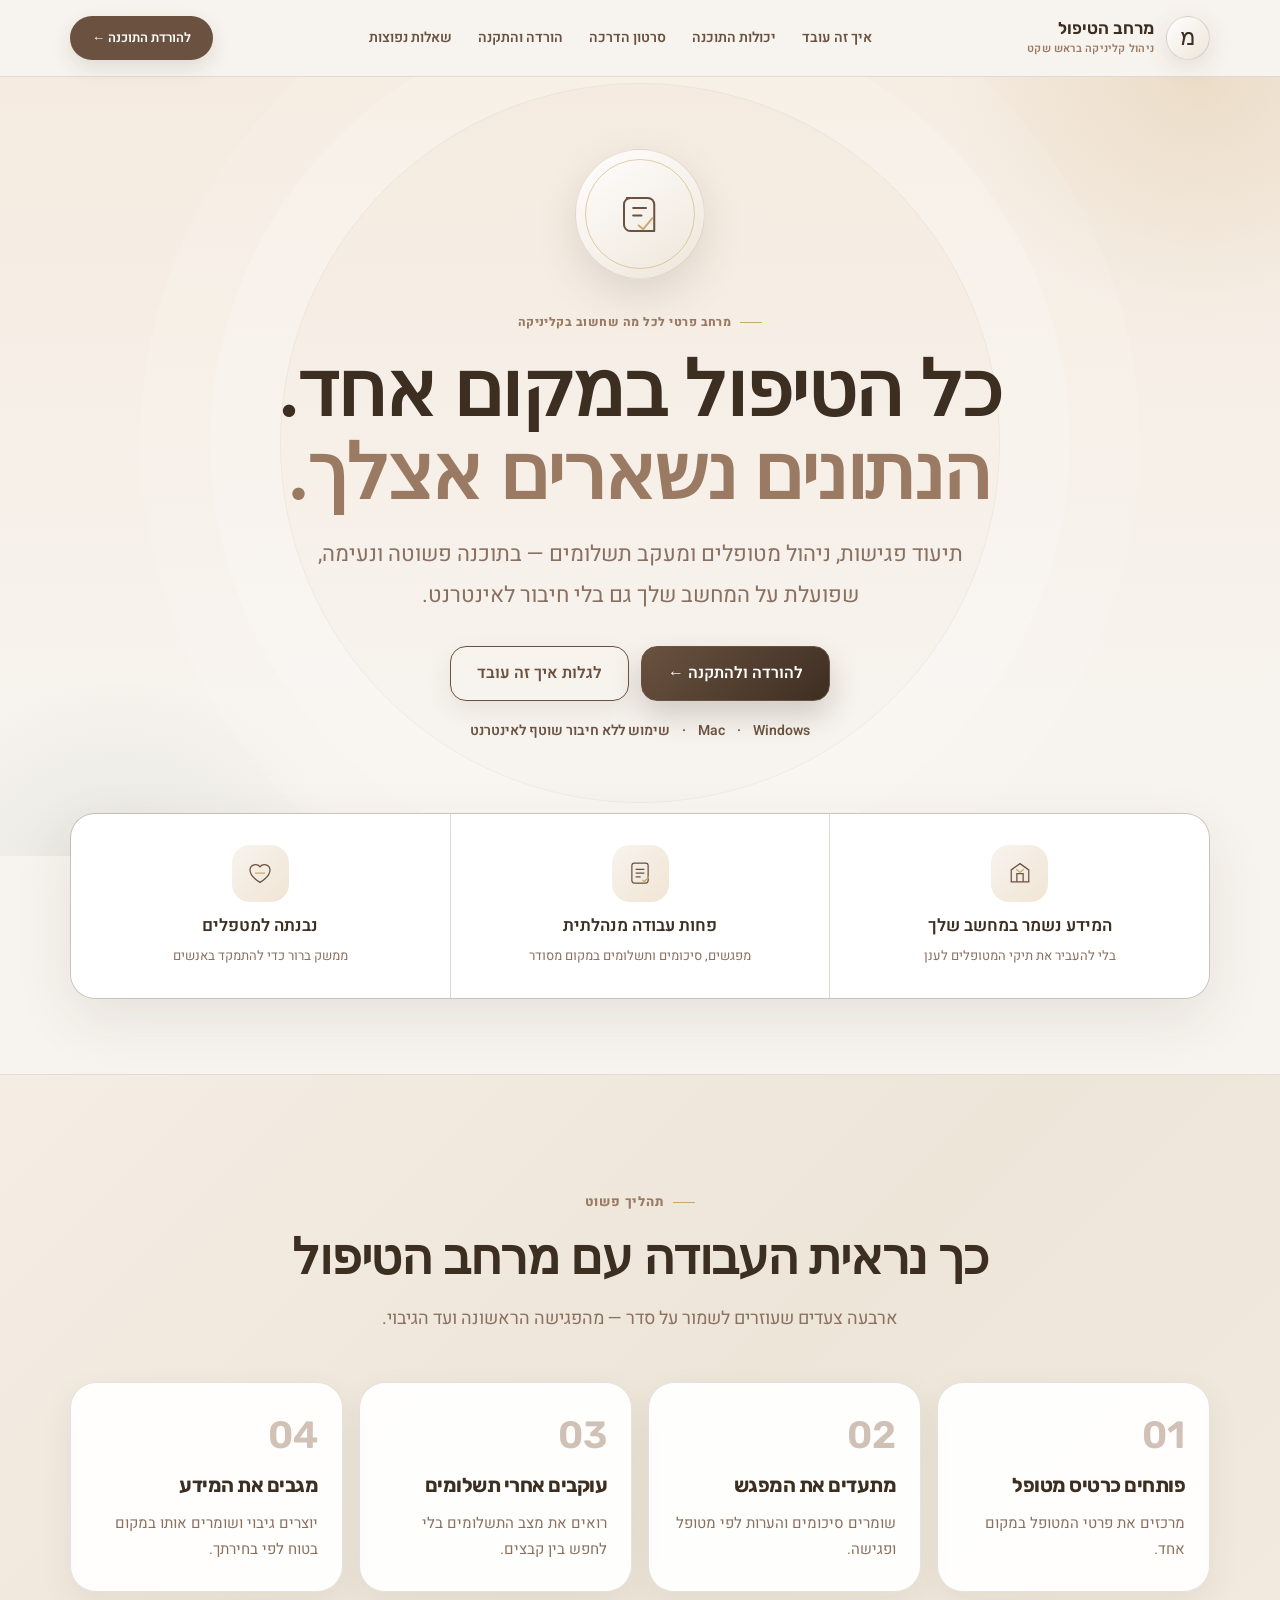
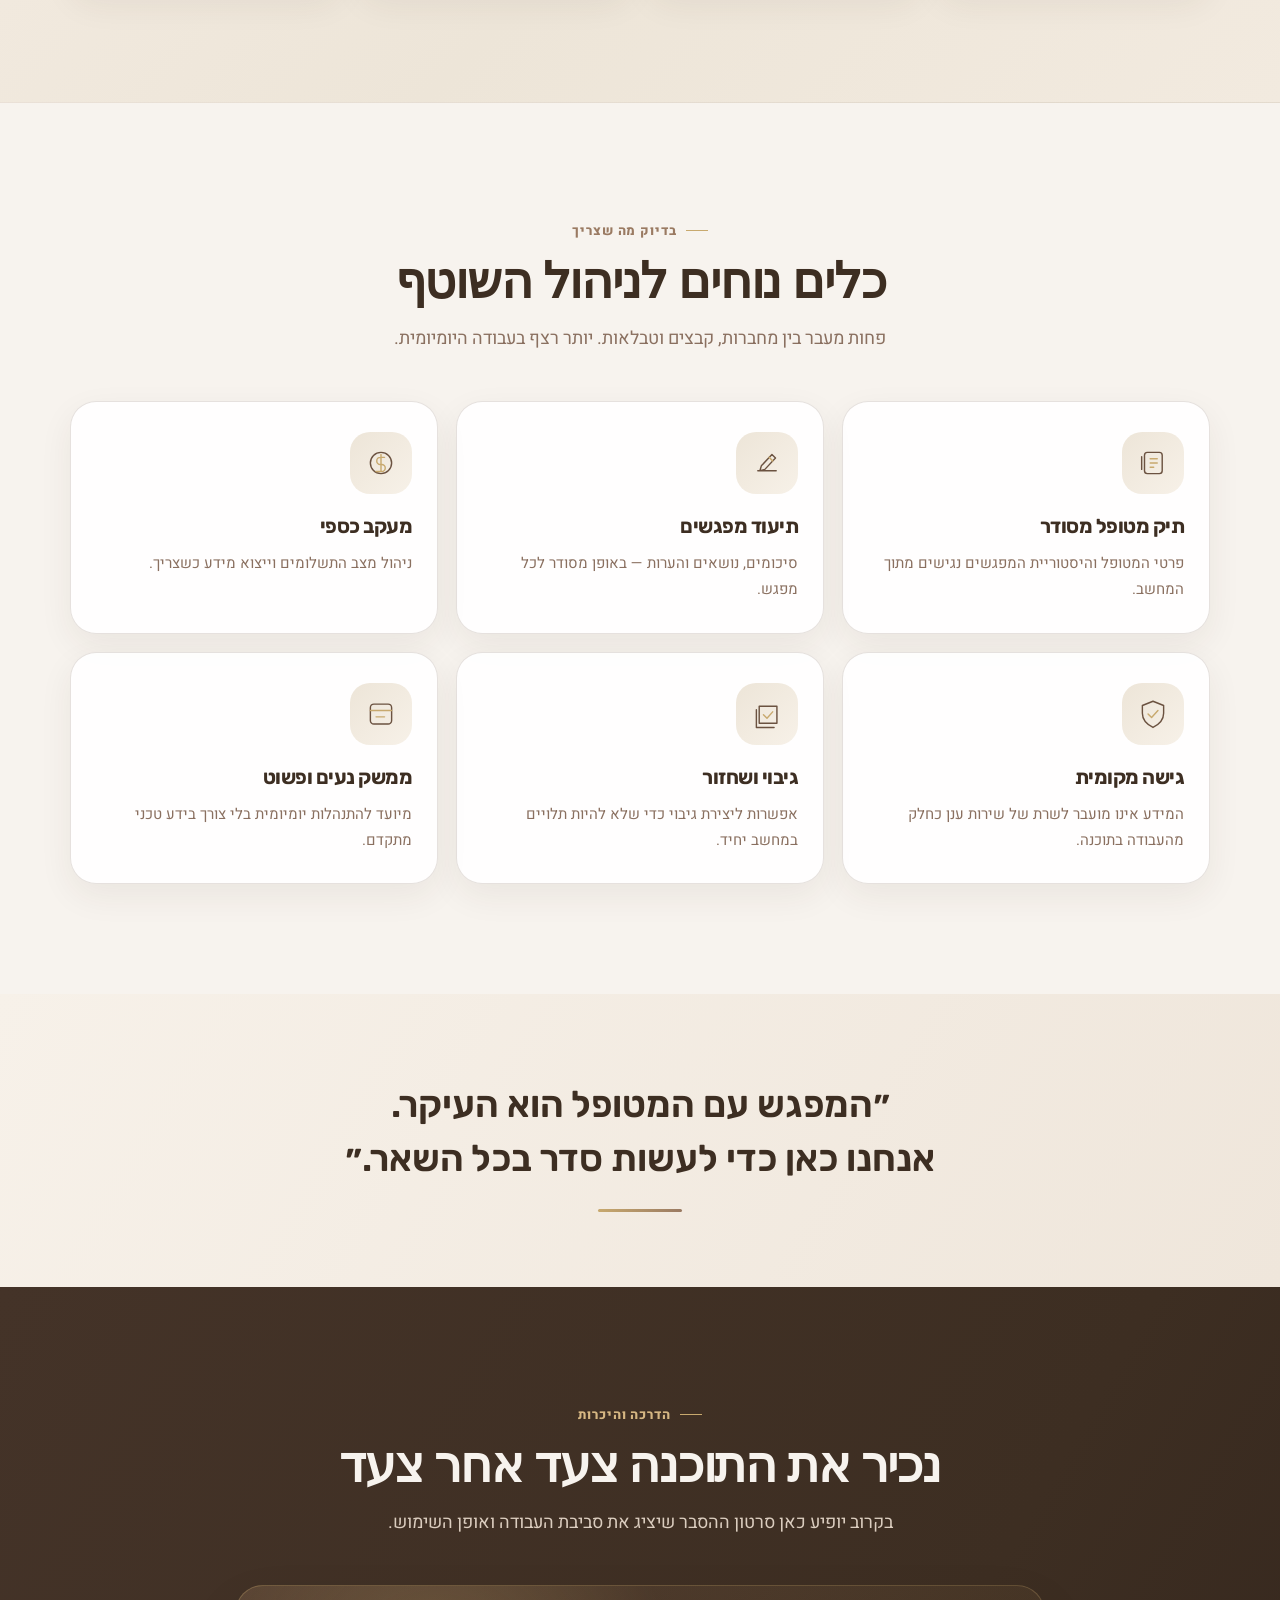
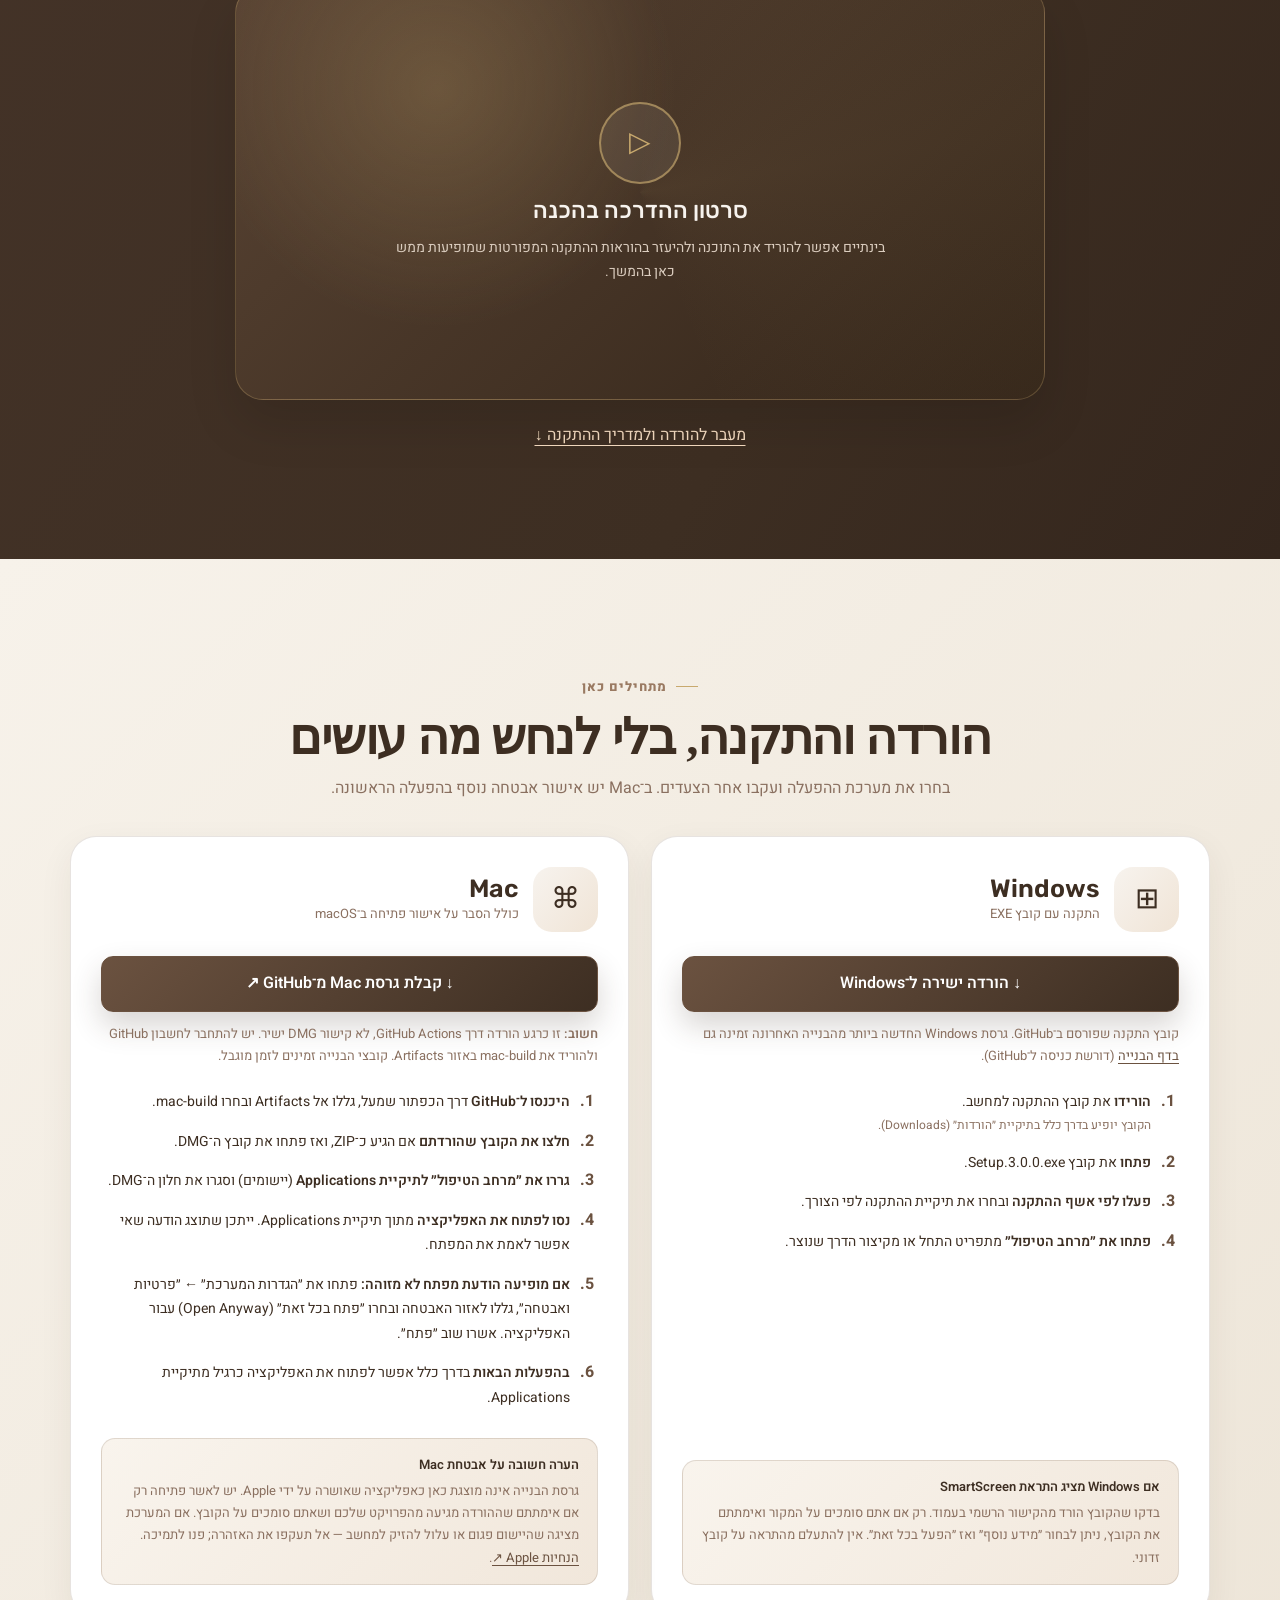
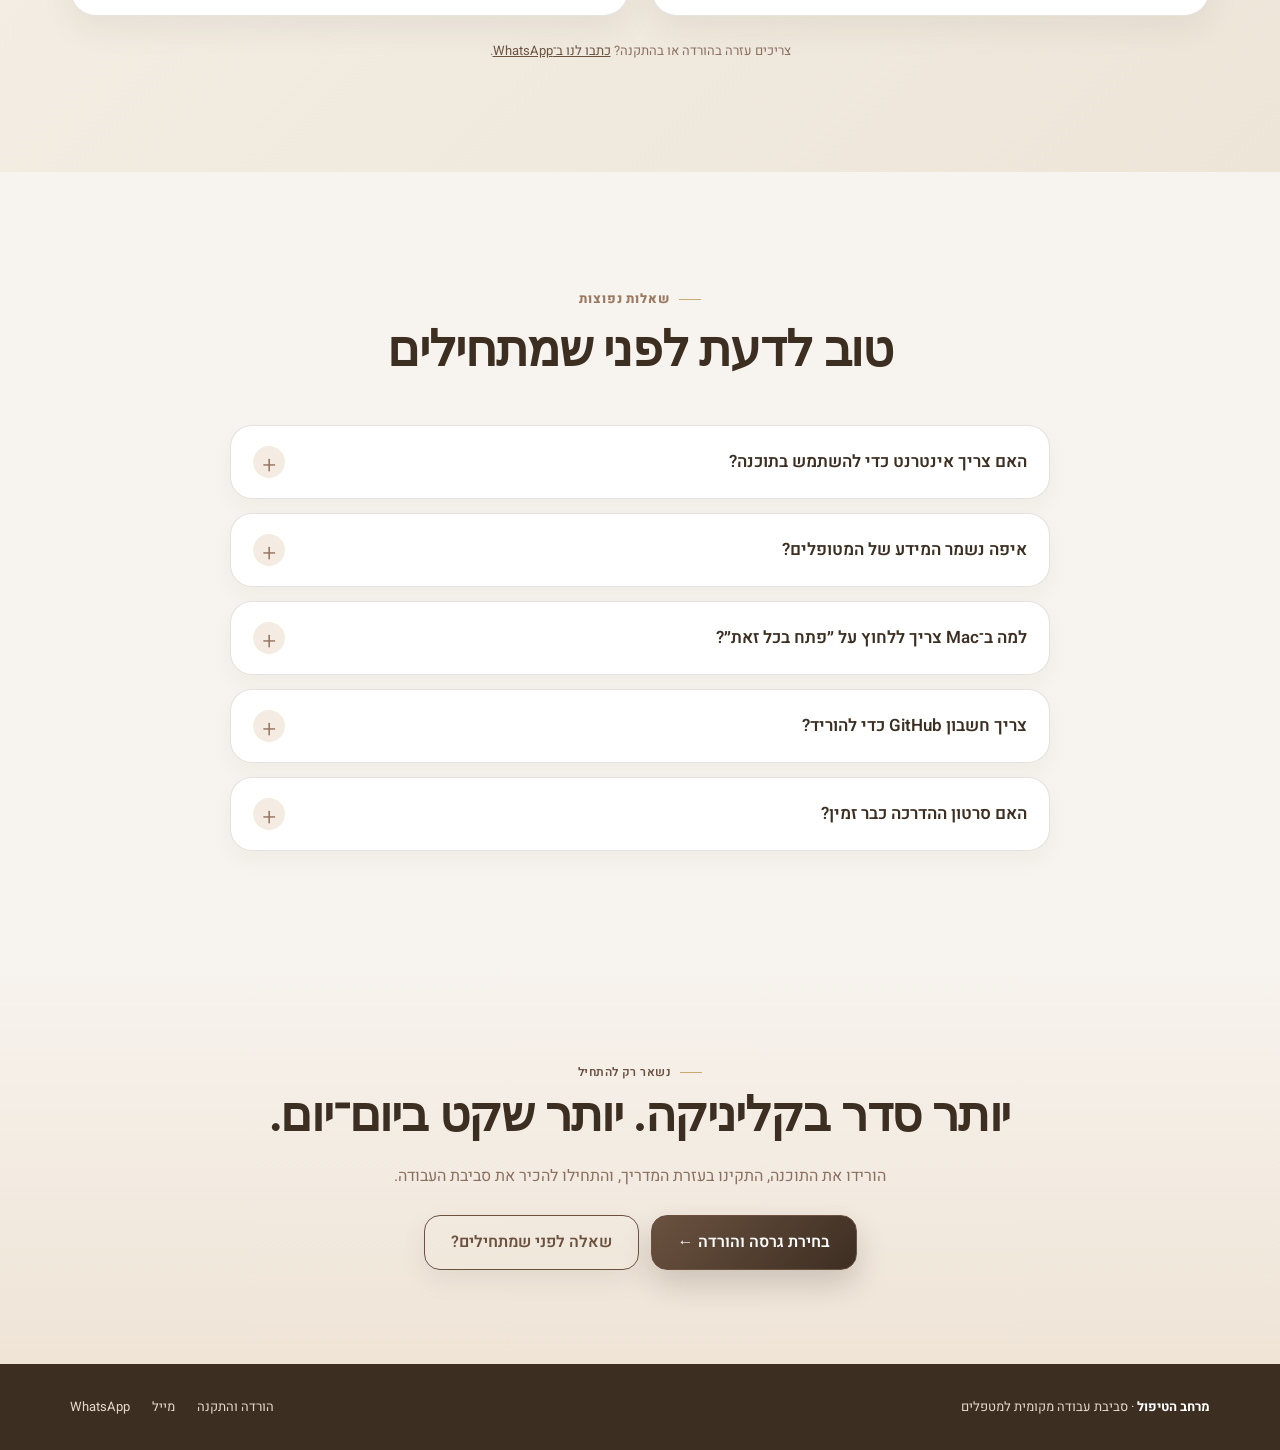
==== commit afbe0e70: "Match Lilach landing page animations and visual language while preserving Merhav colors and installe" ====
--- a/index.html
+++ b/index.html
@@ -12,7 +12,7 @@
 <title>מרחב הטיפול | ניהול מטופלים ותיעוד פגישות</title>
 <link rel="preconnect" href="https://fonts.googleapis.com">
 <link rel="preconnect" href="https://fonts.gstatic.com" crossorigin>
-<link href="https://fonts.googleapis.com/css2?family=Noto+Serif+Hebrew:wght@400;500;600&family=Heebo:wght@300;400;500;600;700&display=swap" rel="stylesheet">
+<link href="https://fonts.googleapis.com/css2?family=Rubik:wght@400;500;600;700;800&family=Heebo:wght@300;400;500;600;700&display=swap" rel="stylesheet">
 <style>
 :root{--cream:#f7f3ee;--warm:#ede5d8;--brown:#6b5240;--brown-light:#9a7a62;--brown-dark:#3d2e22;--text:#2c1f14;--text-muted:#8a7060;--gold:#c8a96e;--green:#7a9e8a;--white:#fff;--line:rgba(107,82,64,.17);--shadow:0 22px 64px rgba(61,46,34,.09)}
 *,*::before,*::after{box-sizing:border-box}
@@ -130,7 +130,132 @@
 @media(max-width:730px){.top__in{min-height:67px}.navlinks{display:none}.top__in>.nav-cta{margin-right:auto}.mobile-menu{display:block}.hero{padding:65px 0 65px}.hero h1{letter-spacing:0}.trust-strip{grid-template-columns:1fr}.trust-item{padding:21px}.section{padding:68px 0}.story{margin-top:54px}.steps,.feature-grid,.install-grid{grid-template-columns:1fr}.step{min-height:auto}.video__stage{aspect-ratio:4/3}.install-card{padding:23px}}
 @media(max-width:420px){.container{width:min(100% - 28px,1140px)}.top__in>.nav-cta{padding:9px 13px;font-size:12px}.brand b{font-size:14px}.brand small{font-size:9px}.brand__mark{width:39px;height:39px}.hero__meta span{margin:0 3px}.actions .btn{width:100%}.video__stage{aspect-ratio:auto;min-height:280px}}
 @media(prefers-reduced-motion:reduce){html{scroll-behavior:auto}.btn{transition:none}}
+
+/* Visual language adapted from Lilach's current site: soft gradient fields, layered light,
+   staggered scroll reveals, comfortable typography, accent icons and animated controls. */
+:root{--ease:cubic-bezier(.2,.7,.2,1);--shade:rgba(61,46,34,.09);--shade-strong:0 24px 70px rgba(61,46,34,.13)}
+h1,h2,h3,.brand b,.platform-name,.video__stage b,.step__no{font-family:'Rubik','Heebo',Arial,sans-serif}
+h1,h2,h3{letter-spacing:-.025em}
+.section-title{font-size:clamp(31px,4.6vw,49px);line-height:1.16;font-weight:700}
+.btn{border-radius:16px;font-size:16px;min-height:54px;padding:13px 26px;box-shadow:0 10px 26px rgba(61,46,34,.08);transition:transform .25s var(--ease),box-shadow .25s var(--ease),background .25s var(--ease)}
+.btn--primary{background:linear-gradient(135deg,var(--brown),var(--brown-dark));box-shadow:0 14px 30px rgba(61,46,34,.2)}
+.btn--primary:hover{box-shadow:0 18px 38px rgba(61,46,34,.29)}
+.btn--outline:hover{box-shadow:0 14px 28px rgba(61,46,34,.1)}
+.top{background:rgba(247,243,238,.88);backdrop-filter:blur(16px);-webkit-backdrop-filter:blur(16px);transition:box-shadow .25s var(--ease)}
+.top.is-scrolled{box-shadow:0 10px 30px rgba(61,46,34,.055)}
+.brand__mark{border-radius:50%;background:linear-gradient(135deg,#fff,var(--warm));box-shadow:0 7px 24px rgba(107,82,64,.13);transition:transform .4s var(--ease)}
+.brand:hover .brand__mark{transform:rotate(-6deg) scale(1.05)}
+.brand b{font-size:17px}
+.brand small{color:var(--brown-light);font-weight:600}
+.navlinks a{position:relative;font-weight:600;transition:color .2s ease}
+.navlinks a::after{content:"";position:absolute;inset-inline:0;bottom:-5px;height:2px;border-radius:2px;background:var(--gold);transform:scaleX(0);transform-origin:center;transition:transform .3s var(--ease)}
+.navlinks a:hover::after,.navlinks a:focus-visible::after{transform:scaleX(1)}
+.nav-cta{padding:11px 22px;transition:transform .25s var(--ease),box-shadow .25s var(--ease);box-shadow:0 8px 20px rgba(61,46,34,.12)}
+.nav-cta:hover{transform:translateY(-2px);box-shadow:0 13px 28px rgba(61,46,34,.18)}
+.mobile-menu{position:relative}
+.mobile-menu summary{display:flex;flex-direction:column;align-items:center;justify-content:center;gap:5px;width:44px;height:44px;padding:0;background:#fff;border-radius:14px}
+.menu__bar{display:block;width:20px;height:2px;border-radius:2px;background:var(--brown-dark);transition:transform .3s var(--ease),opacity .2s ease}
+.mobile-menu[open] .menu__bar:nth-child(1){transform:translateY(7px) rotate(45deg)}
+.mobile-menu[open] .menu__bar:nth-child(2){opacity:0}
+.mobile-menu[open] .menu__bar:nth-child(3){transform:translateY(-7px) rotate(-45deg)}
+.mobile-menu__links{top:58px;z-index:90;animation:menuReveal .25s var(--ease) both}
+.mobile-menu__links a{border-radius:11px;transition:background .2s}
+.mobile-menu__links a:hover{background:var(--cream)}
+@keyframes menuReveal{from{opacity:0;transform:translateY(-8px)}to{opacity:1;transform:translateY(0)}}
+.hero{contain:paint;background:linear-gradient(180deg,#f5ebe0 0%,var(--cream) 83%);padding:clamp(60px,8vh,102px) 20px clamp(77px,11vh,112px)}
+.hero::before,.hero::after{display:none}
+.hero__bg i{position:absolute;display:block;pointer-events:none;border-radius:50%}
+.hero__bg i:nth-child(1){width:530px;height:530px;top:-270px;right:-185px;background:radial-gradient(circle,rgba(200,169,110,.22),rgba(200,169,110,0) 68%);animation:softFloat 14s ease-in-out infinite}
+.hero__bg i:nth-child(2){width:480px;height:480px;bottom:-300px;left:-120px;background:radial-gradient(circle,rgba(122,158,138,.16),transparent 70%);animation:softFloat 18s ease-in-out -6s infinite}
+.hero__bg i:nth-child(3){width:min(720px,140vw);height:min(720px,140vw);top:47%;left:50%;transform:translate(-50%,-50%);border:1px solid rgba(154,122,98,.08);box-shadow:0 0 0 70px rgba(255,255,255,.15),0 0 0 140px rgba(255,255,255,.09)}
+@keyframes softFloat{0%,100%{translate:0 0}50%{translate:0 23px}}
+.hero__inner{position:relative;max-width:820px}
+.hero__emblem{position:relative;display:grid;place-items:center;width:clamp(104px,22vw,130px);height:clamp(104px,22vw,130px);margin:0 auto 26px;border-radius:50%;background:linear-gradient(145deg,rgba(255,255,255,.94),rgba(237,229,216,.94));box-shadow:0 16px 43px rgba(61,46,34,.13);border:1px solid rgba(154,122,98,.21)}
+.hero__emblem::before{content:"";position:absolute;inset:9px;border:1px solid rgba(200,169,110,.55);border-radius:50%}
+.hero__emblem svg{width:55px;height:55px;color:var(--brown)}
+.hero .eyebrow{font-weight:800;color:var(--brown-light)}
+.hero h1{font-size:clamp(40px,8.1vw,76px);line-height:1.09;font-weight:800;margin:16px 0 18px}
+.hero h1 em{color:var(--brown-light)}
+.hero__sub{font-size:clamp(18px,2.3vw,22px);line-height:1.85;max-width:700px;margin:20px auto 30px}
+.hero__meta{font-size:14px;font-weight:600;color:var(--brown)}
+.hero__meta span{margin:0 9px}
+.trust-strip{border-radius:25px;box-shadow:0 20px 60px rgba(61,46,34,.085);margin-top:-43px;z-index:2;position:relative}
+.trust-item{padding:31px 20px}
+.trust-item__icon{width:57px;height:57px;background:linear-gradient(135deg,#f7f3ee,#f1e5d4);border-radius:18px;color:var(--brown)}
+.trust-item__icon svg{width:30px;height:30px;stroke:var(--brown);stroke-width:2;fill:none}
+.trust-item b{font-size:17px}
+.section{padding:clamp(66px,9vw,110px) 0}
+.story{background:linear-gradient(135deg,#f5ede4,var(--warm) 55%,#f2eadf);border-block:1px solid rgba(107,82,64,.08);margin-top:75px}
+.section-head{max-width:700px;margin-bottom:46px}
+.section-head .eyebrow,.install__intro>.eyebrow{font-size:13px;font-weight:800;color:var(--brown-light);letter-spacing:.075em}
+.section-head .eyebrow::before,.install__intro>.eyebrow::before{background:var(--gold)}
+.section-head p{font-size:18px;line-height:1.8}
+.step,.feature,.install-card{border-radius:26px;box-shadow:0 12px 34px rgba(61,46,34,.065);transition:transform .35s var(--ease),box-shadow .35s var(--ease),border-color .35s var(--ease)}
+.step:hover,.feature:hover,.install-card:hover{transform:translateY(-4px);box-shadow:var(--shade-strong);border-color:rgba(107,82,64,.3)}
+.step{padding:29px 24px;background:rgba(255,255,255,.94)}
+.step__no{font-size:38px;color:rgba(154,122,98,.46)}
+.step h3,.feature h3{font-size:20px;font-weight:700}
+.step p,.feature p{font-size:15px;line-height:1.75}
+.feature{padding:30px 25px;background:rgba(255,255,255,.91)}
+.feature__mark{width:62px;height:62px;background:linear-gradient(135deg,#ede5d8,#f7f1e8);border-radius:20px;margin-bottom:15px}
+.feature__mark svg{width:34px;height:34px;stroke:var(--brown);fill:none;stroke-width:2;stroke-linecap:round;stroke-linejoin:round}
+.feature__mark svg .accent{stroke:var(--gold)}
+.quotation{padding:84px 22px 75px;background:linear-gradient(120deg,#f7f1e9,#efe6db);text-align:center;overflow:hidden}
+.quotation p{font-family:'Rubik',sans-serif;font-size:clamp(23px,4vw,37px);line-height:1.45;font-weight:600;color:var(--brown-dark);max-width:850px;margin:auto}
+.quotation i{display:block;width:84px;height:3px;margin:24px auto 0;border-radius:20px;background:linear-gradient(90deg,var(--gold),var(--brown-light))}
+.video{background:linear-gradient(120deg,#443328,var(--brown-dark) 65%,#34261d)}
+.video .eyebrow{color:#d6b783}
+.video__stage{position:relative;overflow:hidden;border-radius:28px;transition:transform .4s var(--ease),box-shadow .4s var(--ease)}
+.video__stage::before{content:"";position:absolute;inset:-100%;background:conic-gradient(transparent,rgba(200,169,110,.06),transparent 45%);animation:shine 18s linear infinite;pointer-events:none}
+@keyframes shine{to{transform:rotate(360deg)}}
+.video__stage:hover{transform:translateY(-3px);box-shadow:0 28px 70px rgba(0,0,0,.23)}
+.video__stage>*{position:relative}
+.video__play{transition:transform .4s var(--ease),background .4s var(--ease)}
+.video__stage:hover .video__play{transform:scale(1.07);background:rgba(255,255,255,.1)}
+.install{background:linear-gradient(135deg,#f7f2ea 0%,var(--warm) 100%)}
+.install__intro .section-title{font-size:clamp(31px,4.6vw,49px)}
+.install-card{border:1px solid rgba(107,82,64,.16)}
+.install-card__top{margin-bottom:24px}
+.platform-icon{width:65px;height:65px;border-radius:19px;background:linear-gradient(130deg,var(--cream),#f0e4d6)}
+.platform-name{font-size:25px}
+.install-card .btn{min-height:56px}
+.install-card li{line-height:1.75}
+.install-card li::marker{color:var(--brown);font-size:16px}
+.notice{background:linear-gradient(135deg,#f9f4ed,#f1e7db)}
+.faq-list{gap:14px}
+.faq details{border-radius:22px;transition:box-shadow .3s var(--ease),border-color .3s var(--ease);box-shadow:0 10px 22px rgba(61,46,34,.04)}
+.faq details:hover,.faq details[open]{border-color:rgba(107,82,64,.32);box-shadow:0 18px 44px rgba(61,46,34,.085)}
+.faq summary{padding:20px 0;font-size:17px}
+.faq summary::after{flex:0 0 32px;width:32px;height:32px;display:grid;place-items:center;border-radius:50%;background:#f4ece2;transition:transform .3s var(--ease),background .3s var(--ease),color .3s var(--ease)}
+.faq details[open] summary::after{transform:rotate(180deg);background:var(--brown);color:#fff}
+.bottom-cta{background:linear-gradient(180deg,var(--cream),#efe4d6);padding:94px 0}
+.bottom-cta h2{font-size:clamp(30px,4.6vw,48px);font-weight:700}
+.footer-in strong{color:#fff}
+.js [data-reveal]{opacity:0;transform:translateY(34px);transition:opacity 1s var(--ease) var(--d,0s),transform 1s var(--ease) var(--d,0s)}
+.js [data-reveal="img"]{transform:translateY(14px) scale(.965)}
+.js [data-reveal="fade"]{transform:none}
+.js [data-reveal].is-in{opacity:1;transform:none}
+@media(max-width:730px){
+  .top__in>.nav-cta{margin-right:auto}
+  .hero{padding:62px 20px 86px}
+  .hero h1{font-size:clamp(38px,9vw,52px)}
+  .hero__emblem{margin-bottom:23px}
+  .trust-strip{margin-top:-32px}
+  .story{margin-top:55px}
+  .section-head p{font-size:16px}
+  .feature,.step{padding:26px 22px}
+  .section{padding:70px 0}
+  .quotation{padding:68px 20px}
+  .video__stage{border-radius:20px}
+}
+@media(prefers-reduced-motion:reduce){
+  html{scroll-behavior:auto}
+  .js [data-reveal],.js [data-reveal="img"]{opacity:1;transform:none;transition:none}
+  .hero__bg i,.video__stage::before{animation:none}
+  .btn,.feature,.step,.install-card,.nav-cta,.brand__mark{transition:none}
+}
 </style>
+<script>document.documentElement.classList.add('js')</script>
 </head>
 <body>
 <a class="skip" href="#main">דלגו לתוכן</a>
@@ -149,7 +274,7 @@
     </nav>
     <a class="nav-cta" href="#install">להורדת התוכנה ←</a>
     <details class="mobile-menu">
-      <summary aria-label="פתיחת תפריט ניווט">☰</summary>
+      <summary aria-label="פתיחת תפריט ניווט"><span class="menu__bar"></span><span class="menu__bar"></span><span class="menu__bar"></span></summary>
       <div class="mobile-menu__links">
         <a href="#how">איך זה עובד</a><a href="#features">יכולות התוכנה</a>
         <a href="#video">סרטון הדרכה</a><a href="#install">הורדה והתקנה</a><a href="#faq">שאלות נפוצות</a>
@@ -160,52 +285,57 @@
 <main id="main">
   <div id="top"></div>
   <section class="hero" aria-labelledby="hero-title">
+    <div class="hero__bg" aria-hidden="true"><i></i><i></i><i></i></div>
     <div class="container hero__inner">
-      <div class="eyebrow">מרחב פרטי לכל מה שחשוב בקליניקה</div>
-      <h1 id="hero-title">כל הטיפול במקום אחד.<br><em>הנתונים נשארים אצלך.</em></h1>
-      <p class="hero__sub">תיעוד פגישות, ניהול מטופלים ומעקב תשלומים — בתוכנה פשוטה ונעימה, שפועלת על המחשב שלך גם בלי חיבור לאינטרנט.</p>
-      <div class="actions">
+      <div class="hero__emblem" data-reveal="fade" style="--d:.65s;transition-duration:1.2s" aria-hidden="true">
+        <svg viewBox="0 0 60 60" fill="none" stroke="currentColor" stroke-width="2.2" stroke-linecap="round" stroke-linejoin="round"><path d="M15 12h23a7 7 0 0 1 7 7v29H19a7 7 0 0 1-7-7V19a7 7 0 0 1 7-7z"/><path d="M22 23h14M22 31h9"/><path d="m28 42 5 4 10-12" stroke="#c8a96e"/></svg>
+      </div>
+      <div class="eyebrow" data-reveal style="--d:.05s">מרחב פרטי לכל מה שחשוב בקליניקה</div>
+      <h1 id="hero-title" data-reveal style="--d:.12s">כל הטיפול במקום אחד.<br><em>הנתונים נשארים אצלך.</em></h1>
+      <p class="hero__sub" data-reveal style="--d:.22s">תיעוד פגישות, ניהול מטופלים ומעקב תשלומים — בתוכנה פשוטה ונעימה, שפועלת על המחשב שלך גם בלי חיבור לאינטרנט.</p>
+      <div class="actions" data-reveal style="--d:.32s">
         <a class="btn btn--primary" href="#install">להורדה ולהתקנה ←</a>
         <a class="btn btn--outline" href="#how">לגלות איך זה עובד</a>
       </div>
-      <p class="hero__meta"><span>Windows</span> · <span>Mac</span> · <span>שימוש ללא חיבור שוטף לאינטרנט</span></p>
+      <p class="hero__meta" data-reveal style="--d:.44s"><span>Windows</span> · <span>Mac</span> · <span>שימוש ללא חיבור שוטף לאינטרנט</span></p>
     </div>
   </section>
   <div class="container">
     <div class="trust-strip" aria-label="יתרונות מרכזיים">
-      <div class="trust-item"><div class="trust-item__icon" aria-hidden="true">⌂</div><b>המידע נשמר במחשב שלך</b><p>בלי להעביר את תיקי המטופלים לענן</p></div>
-      <div class="trust-item"><div class="trust-item__icon" aria-hidden="true">✎</div><b>פחות עבודה מנהלתית</b><p>מפגשים, סיכומים ותשלומים במקום מסודר</p></div>
-      <div class="trust-item"><div class="trust-item__icon" aria-hidden="true">♡</div><b>נבנתה למטפלים</b><p>ממשק ברור כדי להתמקד באנשים</p></div>
+      <div class="trust-item" data-reveal style="--d:0s"><div class="trust-item__icon" aria-hidden="true"><svg viewBox="0 0 48 48"><path d="M10 19 24 9l14 10v19H10z"/><path d="M19 38V25h10v13"/><path d="m18 18 6 5 6-5" stroke="#c8a96e"/></svg></div><b>המידע נשמר במחשב שלך</b><p>בלי להעביר את תיקי המטופלים לענן</p></div>
+      <div class="trust-item" data-reveal style="--d:.1s"><div class="trust-item__icon" aria-hidden="true"><svg viewBox="0 0 48 48"><rect x="11" y="8" width="26" height="32" rx="4"/><path d="M17 18h14M17 24h14M17 30h8"/><path d="m28 35 3 3 7-8" stroke="#c8a96e"/></svg></div><b>פחות עבודה מנהלתית</b><p>מפגשים, סיכומים ותשלומים במקום מסודר</p></div>
+      <div class="trust-item" data-reveal style="--d:.2s"><div class="trust-item__icon" aria-hidden="true"><svg viewBox="0 0 48 48"><path d="M24 39S8 30 8 19a9 9 0 0 1 16-5 9 9 0 0 1 16 5c0 11-16 20-16 20z"/><path d="M16 24h16" stroke="#c8a96e"/></svg></div><b>נבנתה למטפלים</b><p>ממשק ברור כדי להתמקד באנשים</p></div>
     </div>
   </div>
   <section class="section story" id="how" aria-labelledby="how-title">
     <div class="container">
-      <div class="section-head"><span class="eyebrow">תהליך פשוט</span><h2 class="section-title" id="how-title">כך נראית העבודה עם מרחב הטיפול</h2><p>ארבעה צעדים שעוזרים לשמור על סדר — מהפגישה הראשונה ועד הגיבוי.</p></div>
+      <div class="section-head" data-reveal><span class="eyebrow">תהליך פשוט</span><h2 class="section-title" id="how-title">כך נראית העבודה עם מרחב הטיפול</h2><p>ארבעה צעדים שעוזרים לשמור על סדר — מהפגישה הראשונה ועד הגיבוי.</p></div>
       <div class="steps">
-        <article class="step"><div class="step__no">01</div><h3>פותחים כרטיס מטופל</h3><p>מרכזים את פרטי המטופל במקום אחד.</p></article>
-        <article class="step"><div class="step__no">02</div><h3>מתעדים את המפגש</h3><p>שומרים סיכומים והערות לפי מטופל ופגישה.</p></article>
-        <article class="step"><div class="step__no">03</div><h3>עוקבים אחרי תשלומים</h3><p>רואים את מצב התשלומים בלי לחפש בין קבצים.</p></article>
-        <article class="step"><div class="step__no">04</div><h3>מגבים את המידע</h3><p>יוצרים גיבוי ושומרים אותו במקום בטוח לפי בחירתך.</p></article>
+        <article class="step" data-reveal style="--d:0s"><div class="step__no">01</div><h3>פותחים כרטיס מטופל</h3><p>מרכזים את פרטי המטופל במקום אחד.</p></article>
+        <article class="step" data-reveal style="--d:0.09s"><div class="step__no">02</div><h3>מתעדים את המפגש</h3><p>שומרים סיכומים והערות לפי מטופל ופגישה.</p></article>
+        <article class="step" data-reveal style="--d:0.18s"><div class="step__no">03</div><h3>עוקבים אחרי תשלומים</h3><p>רואים את מצב התשלומים בלי לחפש בין קבצים.</p></article>
+        <article class="step" data-reveal style="--d:0.27s"><div class="step__no">04</div><h3>מגבים את המידע</h3><p>יוצרים גיבוי ושומרים אותו במקום בטוח לפי בחירתך.</p></article>
       </div>
     </div>
   </section>
   <section class="section" id="features" aria-labelledby="features-title">
     <div class="container">
-      <div class="section-head"><span class="eyebrow">בדיוק מה שצריך</span><h2 class="section-title" id="features-title">כלים נוחים לניהול השוטף</h2><p>פחות מעבר בין מחברות, קבצים וטבלאות. יותר רצף בעבודה היומיומית.</p></div>
+      <div class="section-head" data-reveal><span class="eyebrow">בדיוק מה שצריך</span><h2 class="section-title" id="features-title">כלים נוחים לניהול השוטף</h2><p>פחות מעבר בין מחברות, קבצים וטבלאות. יותר רצף בעבודה היומיומית.</p></div>
       <div class="feature-grid">
-        <article class="feature"><div class="feature__mark" aria-hidden="true">▤</div><h3>תיק מטופל מסודר</h3><p>פרטי המטופל והיסטוריית המפגשים נגישים מתוך המחשב.</p></article>
-        <article class="feature"><div class="feature__mark" aria-hidden="true">✍</div><h3>תיעוד מפגשים</h3><p>סיכומים, נושאים והערות — באופן מסודר לכל מפגש.</p></article>
-        <article class="feature"><div class="feature__mark" aria-hidden="true">₪</div><h3>מעקב כספי</h3><p>ניהול מצב התשלומים וייצוא מידע כשצריך.</p></article>
-        <article class="feature"><div class="feature__mark" aria-hidden="true">◇</div><h3>גישה מקומית</h3><p>המידע אינו מועבר לשרת של שירות ענן כחלק מהעבודה בתוכנה.</p></article>
-        <article class="feature"><div class="feature__mark" aria-hidden="true">↺</div><h3>גיבוי ושחזור</h3><p>אפשרות ליצירת גיבוי כדי שלא להיות תלויים במחשב יחיד.</p></article>
-        <article class="feature"><div class="feature__mark" aria-hidden="true">☼</div><h3>ממשק נעים ופשוט</h3><p>מיועד להתנהלות יומיומית בלי צורך בידע טכני מתקדם.</p></article>
-      </div>
-    </div>
-  </section>
+        <article class="feature" data-reveal style="--d:0s"><div class="feature__mark" aria-hidden="true"><svg viewBox="0 0 48 48"><rect x="12" y="9" width="25" height="30" rx="4"/><path d="M20 18h10M20 24h10M20 30h5" class="accent"/><path d="M8 15v18"/></svg></div><h3>תיק מטופל מסודר</h3><p>פרטי המטופל והיסטוריית המפגשים נגישים מתוך המחשב.</p></article>
+        <article class="feature" data-reveal style="--d:0.09s"><div class="feature__mark" aria-hidden="true"><svg viewBox="0 0 48 48"><path d="M11 35h26M16 28l15-16 5 5-15 16-7 2z"/><path d="m27 16 5 5" class="accent"/></svg></div><h3>תיעוד מפגשים</h3><p>סיכומים, נושאים והערות — באופן מסודר לכל מפגש.</p></article>
+        <article class="feature" data-reveal style="--d:0.18s"><div class="feature__mark" aria-hidden="true"><svg viewBox="0 0 48 48"><circle cx="24" cy="24" r="15"/><path d="M29 16h-6a5 5 0 0 0 0 10h2a5 5 0 0 1 0 10h-8M24 12v24" class="accent"/></svg></div><h3>מעקב כספי</h3><p>ניהול מצב התשלומים וייצוא מידע כשצריך.</p></article>
+        <article class="feature" data-reveal style="--d:0s"><div class="feature__mark" aria-hidden="true"><svg viewBox="0 0 48 48"><path d="M24 6 9 12v11c0 10 7 16 15 20 8-4 15-10 15-20V12z"/><path d="m17 24 5 5 9-10" class="accent"/></svg></div><h3>גישה מקומית</h3><p>המידע אינו מועבר לשרת של שירות ענן כחלק מהעבודה בתוכנה.</p></article>
+        <article class="feature" data-reveal style="--d:0.09s"><div class="feature__mark" aria-hidden="true"><svg viewBox="0 0 48 48"><path d="M13 13h25v24H13z"/><path d="M9 18v25h25"/><path d="m19 25 5 5 8-9" class="accent"/></svg></div><h3>גיבוי ושחזור</h3><p>אפשרות ליצירת גיבוי כדי שלא להיות תלויים במחשב יחיד.</p></article>
+        <article class="feature" data-reveal style="--d:0.18s"><div class="feature__mark" aria-hidden="true"><svg viewBox="0 0 48 48"><rect x="9" y="10" width="30" height="28" rx="5"/><path d="M9 19h30M17 28h12" class="accent"/></svg></div><h3>ממשק נעים ופשוט</h3><p>מיועד להתנהלות יומיומית בלי צורך בידע טכני מתקדם.</p></article>
+      </div>
+    </div>
+  </section>
+  <section class="quotation" aria-label="העיקר הוא הטיפול"><div class="container"><p data-reveal>״המפגש עם המטופל הוא העיקר.<br>אנחנו כאן כדי לעשות סדר בכל השאר.״</p><i data-reveal style="--d:.14s" aria-hidden="true"></i></div></section>
   <section class="section video" id="video" aria-labelledby="video-title">
     <div class="container">
-      <div class="section-head"><span class="eyebrow">הדרכה והיכרות</span><h2 class="section-title" id="video-title">נכיר את התוכנה צעד אחר צעד</h2><p>בקרוב יופיע כאן סרטון ההסבר שיציג את סביבת העבודה ואופן השימוש.</p></div>
-      <div class="video__stage" role="img" aria-label="אזור ייעודי לסרטון הדרכה עתידי — עדיין אין סרטון לצפייה">
+      <div class="section-head" data-reveal><span class="eyebrow">הדרכה והיכרות</span><h2 class="section-title" id="video-title">נכיר את התוכנה צעד אחר צעד</h2><p>בקרוב יופיע כאן סרטון ההסבר שיציג את סביבת העבודה ואופן השימוש.</p></div>
+      <div class="video__stage" data-reveal="img" role="img" aria-label="אזור ייעודי לסרטון הדרכה עתידי — עדיין אין סרטון לצפייה">
         <div class="video__play" aria-hidden="true">▷</div><b>סרטון ההדרכה בהכנה</b>
         <p>בינתיים אפשר להוריד את התוכנה ולהיעזר בהוראות ההתקנה המפורטות שמופיעות ממש כאן בהמשך.</p>
       </div>
@@ -214,9 +344,9 @@
   </section>
   <section class="section install" id="install" aria-labelledby="install-title">
     <div class="container">
-      <div class="install__intro"><span class="eyebrow">מתחילים כאן</span><h2 class="section-title" id="install-title">הורדה והתקנה, בלי לנחש מה עושים</h2><p>בחרו את מערכת ההפעלה ועקבו אחר הצעדים. ב־Mac יש אישור אבטחה נוסף בהפעלה הראשונה.</p></div>
+      <div class="install__intro" data-reveal><span class="eyebrow">מתחילים כאן</span><h2 class="section-title" id="install-title">הורדה והתקנה, בלי לנחש מה עושים</h2><p>בחרו את מערכת ההפעלה ועקבו אחר הצעדים. ב־Mac יש אישור אבטחה נוסף בהפעלה הראשונה.</p></div>
       <div class="install-grid">
-        <article class="install-card" aria-labelledby="win-title">
+        <article class="install-card" data-reveal style="--d:0s" aria-labelledby="win-title">
           <div class="install-card__top"><div class="platform-icon" aria-hidden="true">⊞</div><div><div class="platform-name" id="win-title">Windows</div><div class="platform-sub">התקנה עם קובץ EXE</div></div></div>
           <a class="btn btn--primary" href="https://github.com/amitpavon-debug/merachav-video/releases/download/v1.0/Setup.3.0.0.exe" rel="noopener">↓ הורדה ישירה ל־Windows</a>
           <p class="install-note">קובץ התקנה שפורסם ב־GitHub. גרסת Windows החדשה ביותר מהבנייה האחרונה זמינה גם <a href="https://github.com/amitpavon-debug/Merhav-tipul-mac/actions/runs/37073307621#artifacts" target="_blank" rel="noopener noreferrer">בדף הבנייה</a> (דורשת כניסה ל־GitHub).</p>
@@ -228,7 +358,7 @@
           </ol>
           <div class="notice"><strong>אם Windows מציג התראת SmartScreen</strong><p>בדקו שהקובץ הורד מהקישור הרשמי בעמוד. רק אם אתם סומכים על המקור ואימתתם את הקובץ, ניתן לבחור ״מידע נוסף״ ואז ״הפעל בכל זאת״. אין להתעלם מהתראה על קובץ זדוני.</p></div>
         </article>
-        <article class="install-card" aria-labelledby="mac-title">
+        <article class="install-card" data-reveal style="--d:0.1s" aria-labelledby="mac-title">
           <div class="install-card__top"><div class="platform-icon" aria-hidden="true">⌘</div><div><div class="platform-name" id="mac-title">Mac</div><div class="platform-sub">כולל הסבר על אישור פתיחה ב־macOS</div></div></div>
           <a class="btn btn--primary" href="https://github.com/amitpavon-debug/Merhav-tipul-mac/actions/runs/37073307621#artifacts" target="_blank" rel="noopener noreferrer">↓ קבלת גרסת Mac מ־GitHub ↗</a>
           <p class="install-note"><strong>חשוב:</strong> זו כרגע הורדה דרך GitHub Actions, לא קישור DMG ישיר. יש להתחבר לחשבון GitHub ולהוריד את <span dir="ltr">mac-build</span> באזור Artifacts. קובצי הבנייה זמינים לזמן מוגבל.</p>
@@ -248,21 +378,21 @@
   </section>
   <section class="section faq" id="faq" aria-labelledby="faq-title">
     <div class="container">
-      <div class="section-head"><span class="eyebrow">שאלות נפוצות</span><h2 class="section-title" id="faq-title">טוב לדעת לפני שמתחילים</h2></div>
+      <div class="section-head" data-reveal><span class="eyebrow">שאלות נפוצות</span><h2 class="section-title" id="faq-title">טוב לדעת לפני שמתחילים</h2></div>
       <div class="faq-list">
-        <details><summary>האם צריך אינטרנט כדי להשתמש בתוכנה?</summary><p>השימוש השוטף בתוכנה מתבצע מקומית על המחשב, בלי חיבור לשרת ענן. חיבור לאינטרנט נדרש להורדת קובצי ההתקנה.</p></details>
-        <details><summary>איפה נשמר המידע של המטופלים?</summary><p>המידע נשמר בסביבת המחשב המקומית. חשוב להגן על המחשב באמצעות סיסמה, להקפיד על גיבוי בטוח ולשמור את קובצי הגיבוי במקום מוגן.</p></details>
-        <details><summary>למה ב־Mac צריך ללחוץ על ״פתח בכל זאת״?</summary><p>macOS עשוי לחסום פתיחה ראשונה של יישום שהמפתח שלו לא אומת או שלא עבר את תהליך האישור של Apple. מומלץ להעדיף תוכנות חתומות ומאושרות; אם בחרתם להתקין את גרסת הבנייה הנוכחית, בדקו את מקור הקובץ ופעלו רק לפי ההנחיות למעלה.</p></details>
-        <details><summary>צריך חשבון GitHub כדי להוריד?</summary><p>להורדה הישירה של קובץ Windows שפורסם כ־Release לא נדרש חשבון. כדי להוריד את גרסת ה־Mac הנוכחית מתוך GitHub Actions, יש להתחבר לחשבון GitHub.</p></details>
-        <details><summary>האם סרטון ההדרכה כבר זמין?</summary><p>עדיין לא. יוקלט סרטון הסבר נפרד, ועד אז אפשר להיעזר במדריך ההתקנה שבדף ולפנות אלינו לקבלת עזרה.</p></details>
+        <details data-reveal style="--d:0s"><summary>האם צריך אינטרנט כדי להשתמש בתוכנה?</summary><p>השימוש השוטף בתוכנה מתבצע מקומית על המחשב, בלי חיבור לשרת ענן. חיבור לאינטרנט נדרש להורדת קובצי ההתקנה.</p></details>
+        <details data-reveal style="--d:0.06s"><summary>איפה נשמר המידע של המטופלים?</summary><p>המידע נשמר בסביבת המחשב המקומית. חשוב להגן על המחשב באמצעות סיסמה, להקפיד על גיבוי בטוח ולשמור את קובצי הגיבוי במקום מוגן.</p></details>
+        <details data-reveal style="--d:0.12s"><summary>למה ב־Mac צריך ללחוץ על ״פתח בכל זאת״?</summary><p>macOS עשוי לחסום פתיחה ראשונה של יישום שהמפתח שלו לא אומת או שלא עבר את תהליך האישור של Apple. מומלץ להעדיף תוכנות חתומות ומאושרות; אם בחרתם להתקין את גרסת הבנייה הנוכחית, בדקו את מקור הקובץ ופעלו רק לפי ההנחיות למעלה.</p></details>
+        <details data-reveal style="--d:0.18s"><summary>צריך חשבון GitHub כדי להוריד?</summary><p>להורדה הישירה של קובץ Windows שפורסם כ־Release לא נדרש חשבון. כדי להוריד את גרסת ה־Mac הנוכחית מתוך GitHub Actions, יש להתחבר לחשבון GitHub.</p></details>
+        <details data-reveal style="--d:0.24s"><summary>האם סרטון ההדרכה כבר זמין?</summary><p>עדיין לא. יוקלט סרטון הסבר נפרד, ועד אז אפשר להיעזר במדריך ההתקנה שבדף ולפנות אלינו לקבלת עזרה.</p></details>
       </div>
     </div>
   </section>
   <section class="bottom-cta" aria-label="יצירת קשר">
     <div class="container">
-      <span class="eyebrow">נשאר רק להתחיל</span><h2>יותר סדר בקליניקה. יותר שקט ביום־יום.</h2>
-      <p>הורידו את התוכנה, התקינו בעזרת המדריך, והתחילו להכיר את סביבת העבודה.</p>
-      <div class="actions"><a class="btn btn--primary" href="#install">בחירת גרסה והורדה ←</a><a class="btn btn--outline" href="https://wa.me/972549913379?text=%D7%A9%D7%9C%D7%95%D7%9D%2C%20%D7%90%D7%A0%D7%99%20%D7%9E%D7%A2%D7%95%D7%A0%D7%99%D7%99%D7%9F%20%D7%91%D7%9E%D7%A8%D7%97%D7%91%20%D7%94%D7%98%D7%99%D7%A4%D7%95%D7%9C" target="_blank" rel="noopener noreferrer">שאלה לפני שמתחילים?</a></div>
+      <span class="eyebrow" data-reveal>נשאר רק להתחיל</span><h2 data-reveal style="--d:.07s">יותר סדר בקליניקה. יותר שקט ביום־יום.</h2>
+      <p data-reveal style="--d:.14s">הורידו את התוכנה, התקינו בעזרת המדריך, והתחילו להכיר את סביבת העבודה.</p>
+      <div class="actions" data-reveal><a class="btn btn--primary" href="#install">בחירת גרסה והורדה ←</a><a class="btn btn--outline" href="https://wa.me/972549913379?text=%D7%A9%D7%9C%D7%95%D7%9D%2C%20%D7%90%D7%A0%D7%99%20%D7%9E%D7%A2%D7%95%D7%A0%D7%99%D7%99%D7%9F%20%D7%91%D7%9E%D7%A8%D7%97%D7%91%20%D7%94%D7%98%D7%99%D7%A4%D7%95%D7%9C" target="_blank" rel="noopener noreferrer">שאלה לפני שמתחילים?</a></div>
     </div>
   </section>
 </main>
@@ -272,5 +402,51 @@
     <div class="footer-links"><a href="#install">הורדה והתקנה</a><a href="mailto:Amit.Pavon@gmail.com">מייל</a><a href="https://wa.me/972549913379" target="_blank" rel="noopener noreferrer">WhatsApp</a></div>
   </div>
 </footer>
+
+<script>
+(() => {
+  // The same scroll-reveal method used on Lilach's site, adapted to this static page.
+  const reduce = window.matchMedia('(prefers-reduced-motion: reduce)').matches;
+  const targets = Array.from(document.querySelectorAll('[data-reveal]'));
+  const reveal = (el) => el.classList.add('is-in');
+  const revealAll = () => targets.forEach(reveal);
+  const menu = document.querySelector('.mobile-menu');
+  document.querySelectorAll('.mobile-menu__links a').forEach(a => a.addEventListener('click', () => menu?.removeAttribute('open')));
+  document.addEventListener('keydown', e => { if (e.key === 'Escape') menu?.removeAttribute('open'); });
+  document.addEventListener('click', e => { if (menu?.open && !menu.contains(e.target)) menu.removeAttribute('open'); });
+
+  const header = document.querySelector('.top');
+  const updateHeader = () => header?.classList.toggle('is-scrolled', window.scrollY > 16);
+  updateHeader();
+  window.addEventListener('scroll', updateHeader, { passive: true });
+
+  if (reduce || !('IntersectionObserver' in window)) { revealAll(); return; }
+  let anyRevealed = false;
+  const observer = new IntersectionObserver(entries => {
+    entries.forEach(entry => {
+      if (!entry.isIntersecting) return;
+      anyRevealed = true;
+      reveal(entry.target);
+      observer.unobserve(entry.target);
+    });
+  }, { threshold: 0, rootMargin: '0px 0px -10% 0px' });
+
+  const vh = window.innerHeight;
+  const hero = document.querySelector('.hero');
+  targets.forEach(el => {
+    if ((hero && hero.contains(el)) || el.getBoundingClientRect().top < vh) {
+      anyRevealed = true;
+      reveal(el);
+    } else { observer.observe(el); }
+  });
+  const showRemainderAtEnd = () => {
+    if (window.scrollY + window.innerHeight < document.documentElement.scrollHeight - 6) return;
+    targets.forEach(el => { if (!el.classList.contains('is-in')) { reveal(el); observer.unobserve(el); } });
+    window.removeEventListener('scroll', showRemainderAtEnd);
+  };
+  window.addEventListener('scroll', showRemainderAtEnd, { passive: true });
+  setTimeout(() => { if (!anyRevealed) revealAll(); }, 3000);
+})();
+</script>
 </body>
 </html>
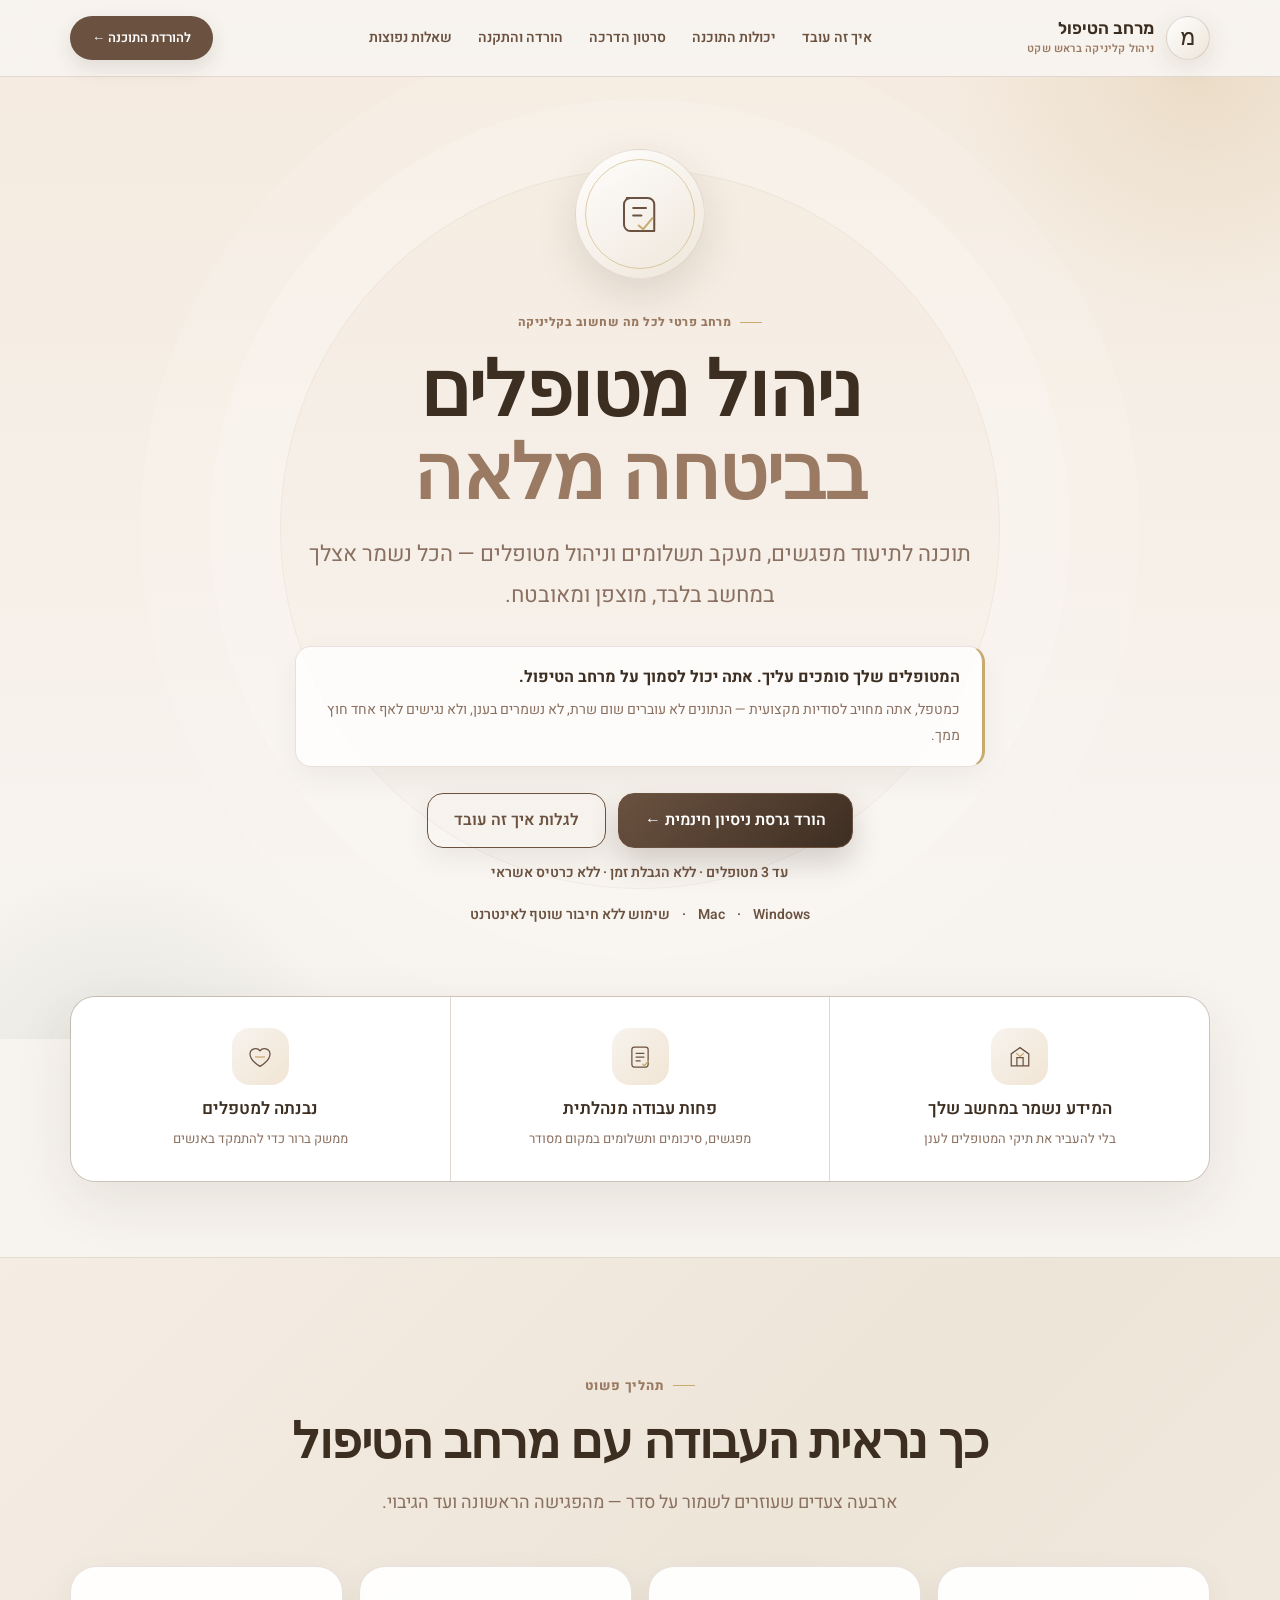
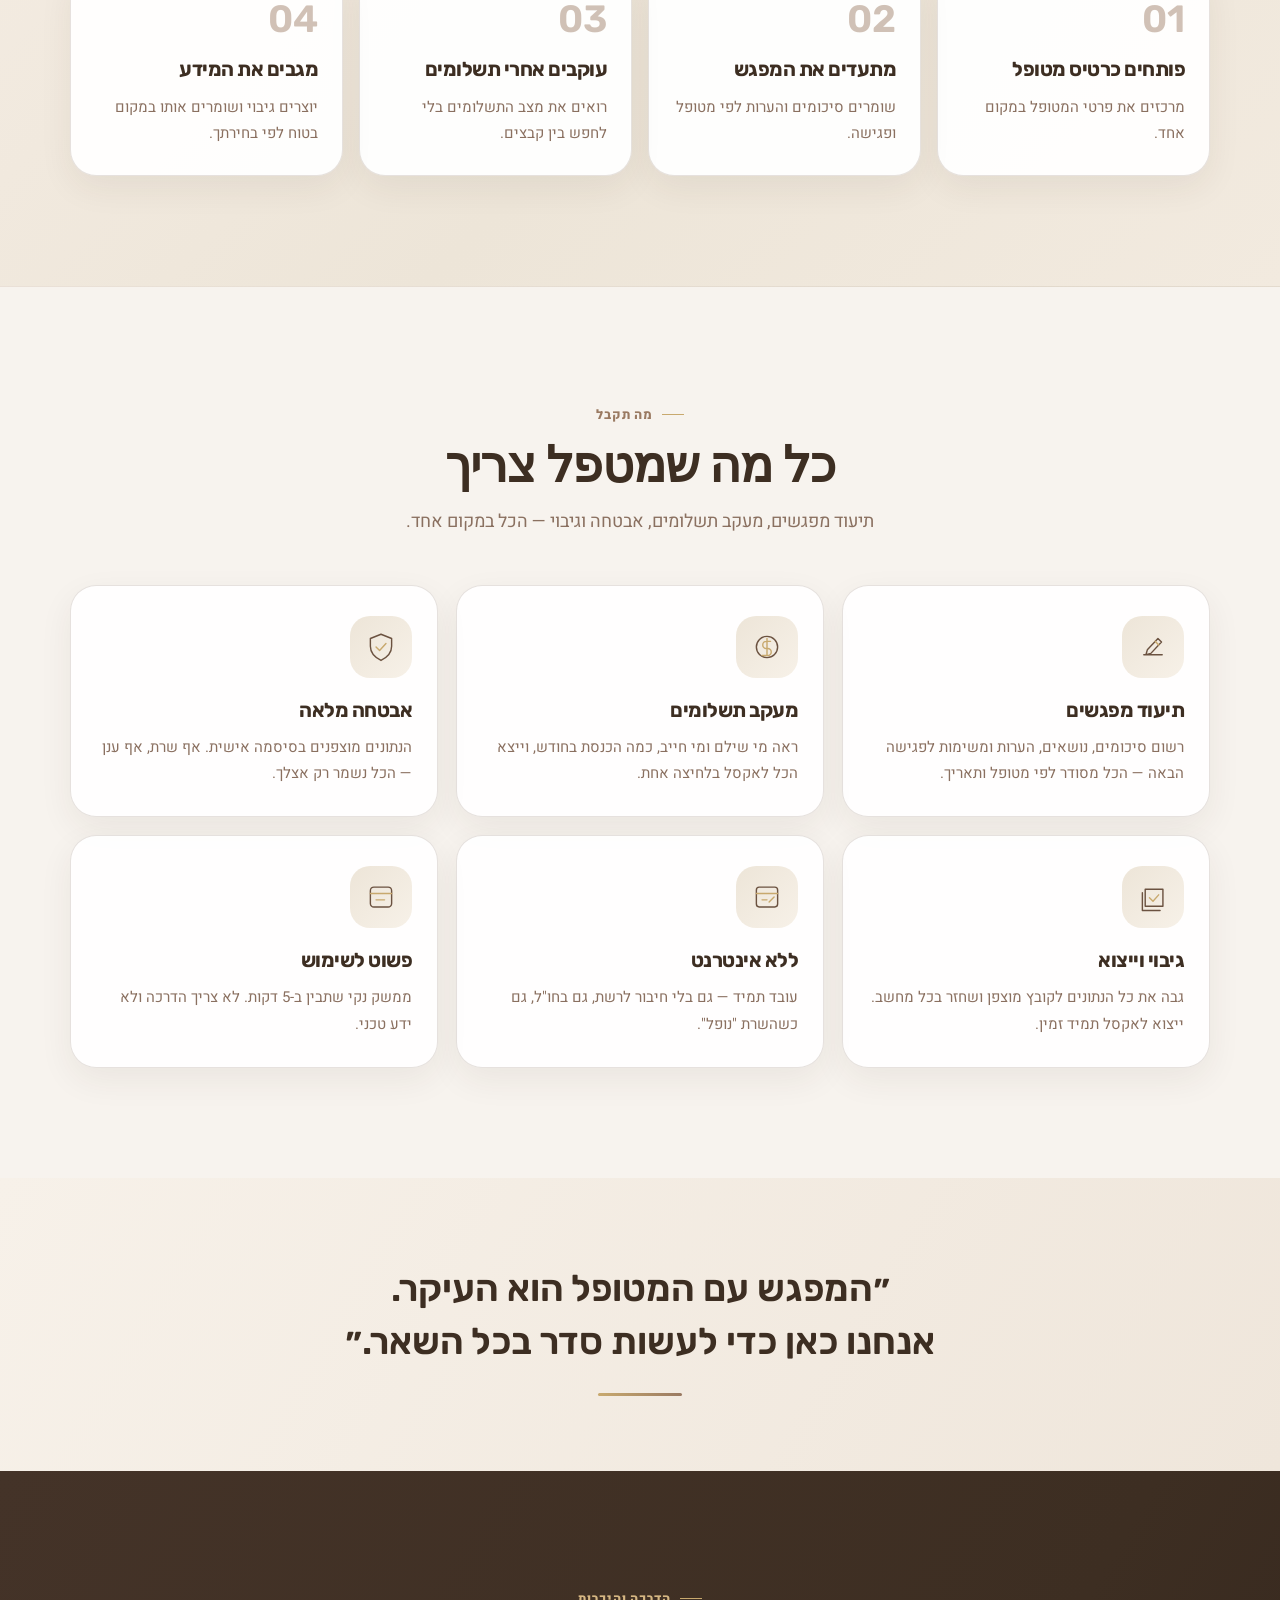
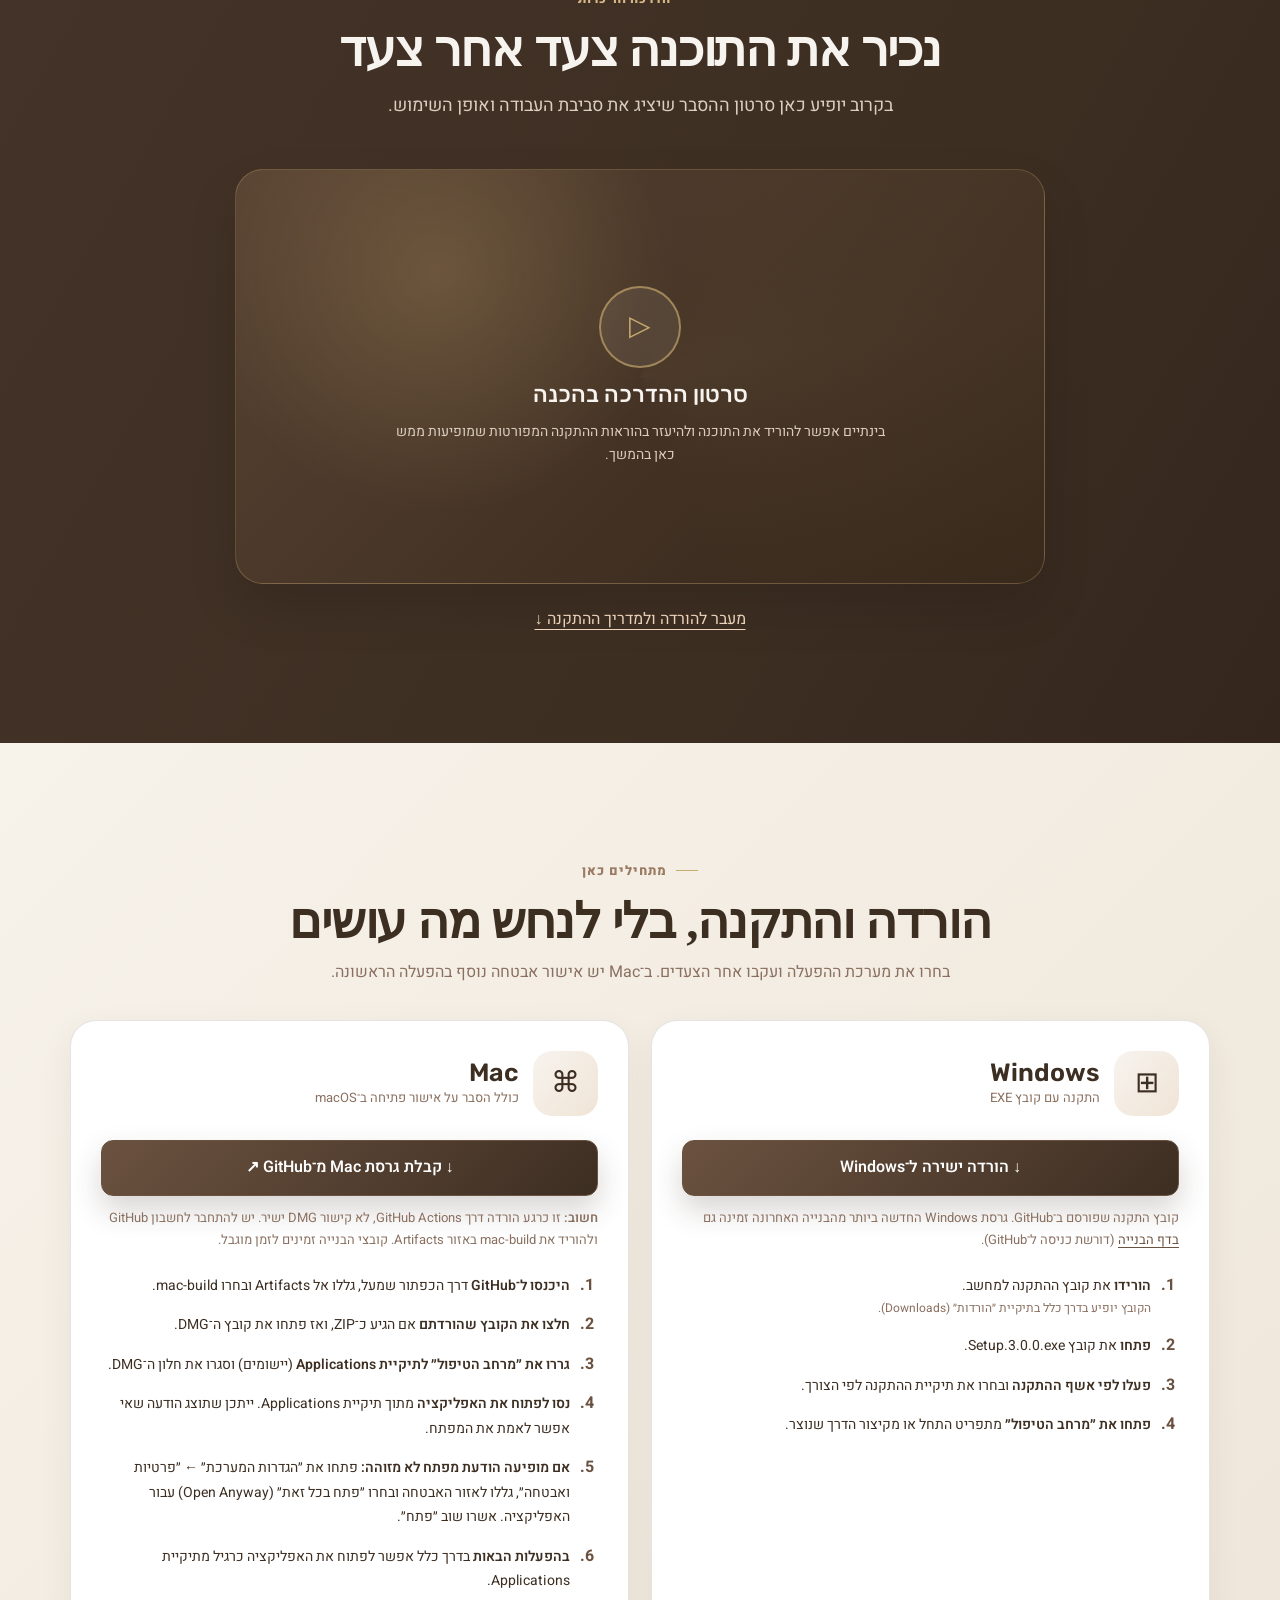
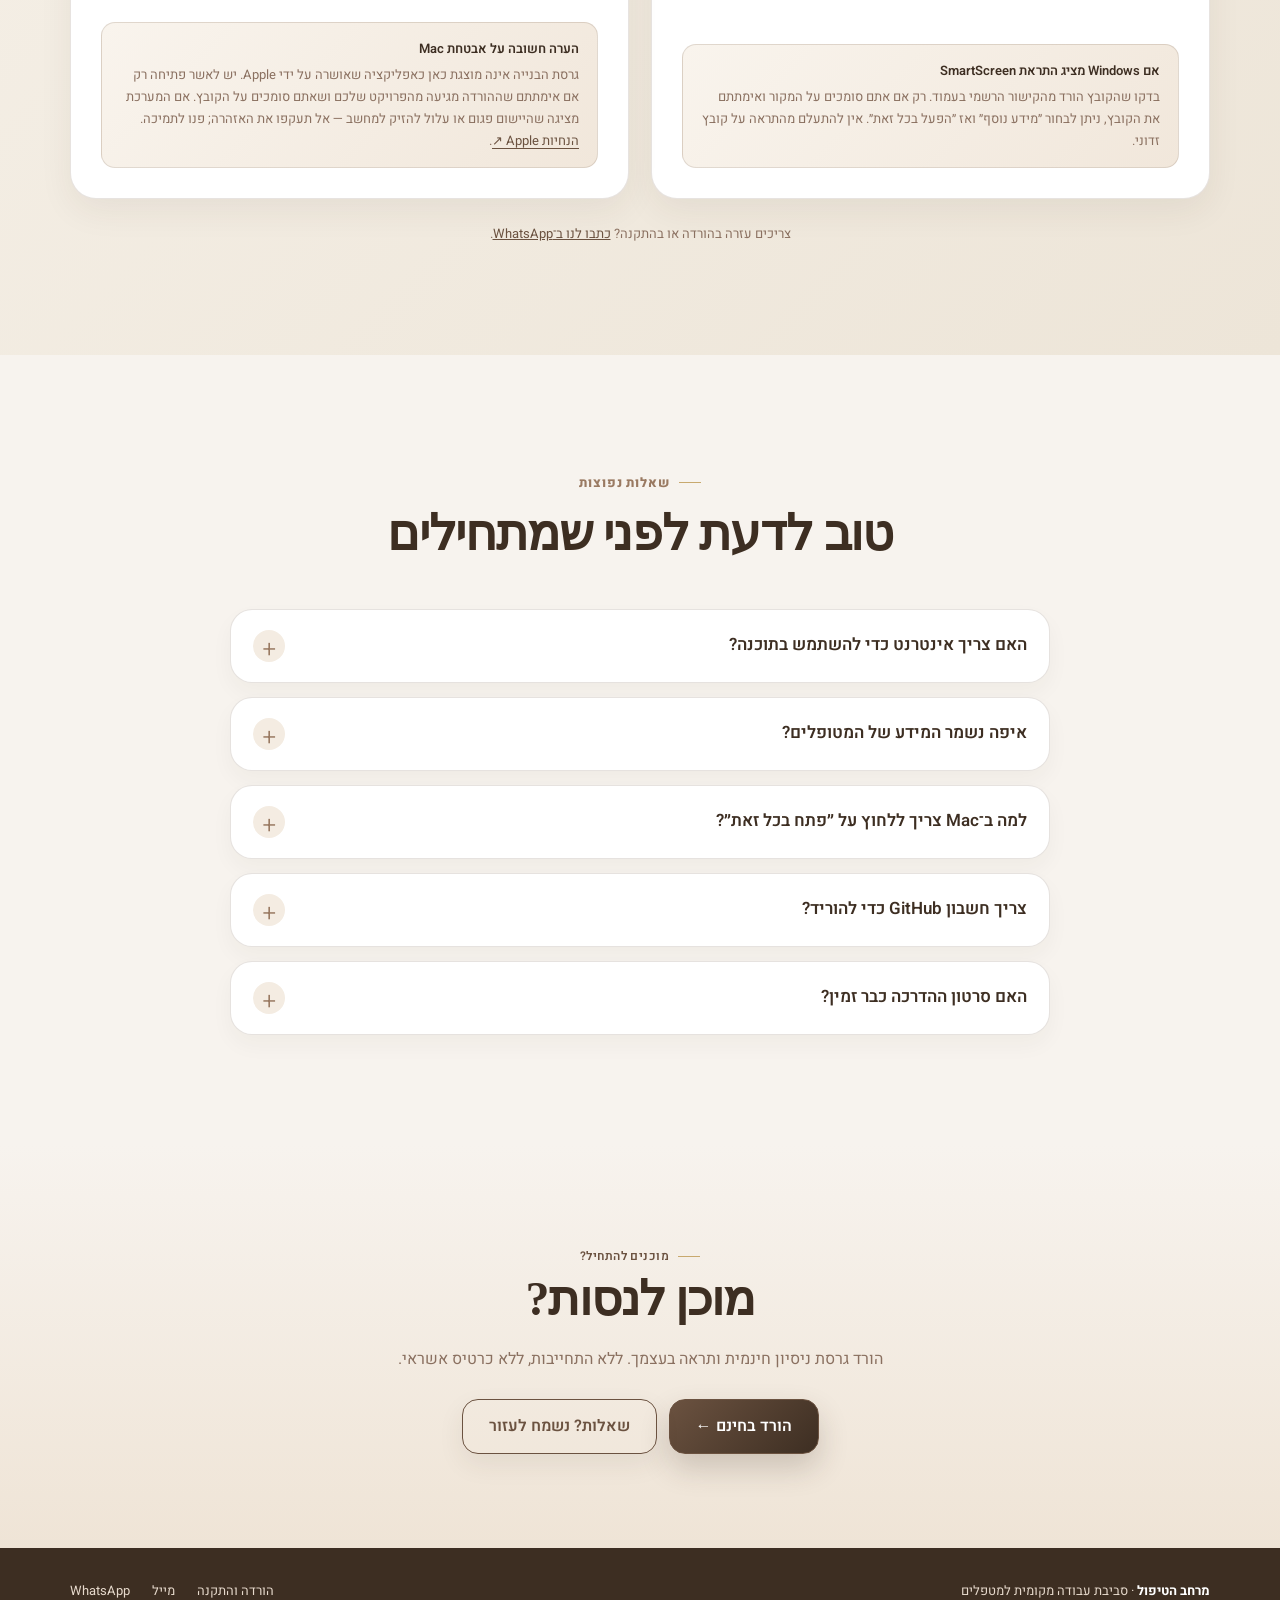
==== commit ae995d48: "Restore original Merhav landing page marketing copy while preserving animated design and installatio" ====
--- a/index.html
+++ b/index.html
@@ -235,6 +235,16 @@
 .js [data-reveal="img"]{transform:translateY(14px) scale(.965)}
 .js [data-reveal="fade"]{transform:none}
 .js [data-reveal].is-in{opacity:1;transform:none}
+
+/* Once reveal finishes, card hover must still lift: the reveal transform
+   otherwise overrides the original :hover rule through CSS specificity. */
+.js .step.is-in:hover,.js .feature.is-in:hover,.js .install-card.is-in:hover,
+.js .video__stage.is-in:hover{transform:translateY(-4px)}
+@media(prefers-reduced-motion:reduce){
+  .js .step.is-in:hover,.js .feature.is-in:hover,.js .install-card.is-in:hover,
+  .js .video__stage.is-in:hover{transform:none}
+}
+
 @media(max-width:730px){
   .top__in>.nav-cta{margin-right:auto}
   .hero{padding:62px 20px 86px}
@@ -254,6 +264,14 @@
   .hero__bg i,.video__stage::before{animation:none}
   .btn,.feature,.step,.install-card,.nav-cta,.brand__mark{transition:none}
 }
+
+/* Original marketing copy with the visual rhythm of Lilach's landing page */
+.hero__trust-box{max-width:690px;margin:0 auto 26px;padding:17px 22px;background:rgba(255,255,255,.79);border:1px solid rgba(107,82,64,.16);border-right:3px solid var(--gold);box-shadow:0 12px 30px rgba(61,46,34,.06);border-radius:16px;text-align:right}
+.hero__trust-box strong{display:block;font-size:16px;color:var(--brown-dark);font-weight:700;margin-bottom:6px}
+.hero__trust-box p{font-size:14px;color:var(--text-muted);line-height:1.85;margin:0}
+.hero__trial{font-size:14px;color:var(--brown);margin:13px auto 5px;font-weight:600}
+@media(max-width:730px){.hero__trust-box{padding:16px 18px}.hero__trust-box strong{font-size:15px}.hero__trust-box p{font-size:13px}.hero__trial{font-size:13px}}
+
 </style>
 <script>document.documentElement.classList.add('js')</script>
 </head>
@@ -291,13 +309,18 @@
         <svg viewBox="0 0 60 60" fill="none" stroke="currentColor" stroke-width="2.2" stroke-linecap="round" stroke-linejoin="round"><path d="M15 12h23a7 7 0 0 1 7 7v29H19a7 7 0 0 1-7-7V19a7 7 0 0 1 7-7z"/><path d="M22 23h14M22 31h9"/><path d="m28 42 5 4 10-12" stroke="#c8a96e"/></svg>
       </div>
       <div class="eyebrow" data-reveal style="--d:.05s">מרחב פרטי לכל מה שחשוב בקליניקה</div>
-      <h1 id="hero-title" data-reveal style="--d:.12s">כל הטיפול במקום אחד.<br><em>הנתונים נשארים אצלך.</em></h1>
-      <p class="hero__sub" data-reveal style="--d:.22s">תיעוד פגישות, ניהול מטופלים ומעקב תשלומים — בתוכנה פשוטה ונעימה, שפועלת על המחשב שלך גם בלי חיבור לאינטרנט.</p>
-      <div class="actions" data-reveal style="--d:.32s">
-        <a class="btn btn--primary" href="#install">להורדה ולהתקנה ←</a>
+      <h1 id="hero-title" data-reveal style="--d:.12s">ניהול מטופלים<br><em>בביטחה מלאה</em></h1>
+      <p class="hero__sub" data-reveal style="--d:.22s">תוכנה לתיעוד מפגשים, מעקב תשלומים וניהול מטופלים — הכל נשמר אצלך במחשב בלבד, מוצפן ומאובטח.</p>
+      <div class="hero__trust-box" data-reveal style="--d:.28s">
+        <strong>המטופלים שלך סומכים עליך. אתה יכול לסמוך על מרחב הטיפול.</strong>
+        <p>כמטפל, אתה מחויב לסודיות מקצועית — הנתונים לא עוברים שום שרת, לא נשמרים בענן, ולא נגישים לאף אחד חוץ ממך.</p>
+      </div>
+      <div class="actions" data-reveal style="--d:.35s">
+        <a class="btn btn--primary" href="#install">הורד גרסת ניסיון חינמית ←</a>
         <a class="btn btn--outline" href="#how">לגלות איך זה עובד</a>
       </div>
-      <p class="hero__meta" data-reveal style="--d:.44s"><span>Windows</span> · <span>Mac</span> · <span>שימוש ללא חיבור שוטף לאינטרנט</span></p>
+      <p class="hero__trial" data-reveal style="--d:.44s">עד 3 מטופלים · ללא הגבלת זמן · ללא כרטיס אשראי</p>
+      <p class="hero__meta" data-reveal style="--d:.5s"><span>Windows</span> · <span>Mac</span> · <span>שימוש ללא חיבור שוטף לאינטרנט</span></p>
     </div>
   </section>
   <div class="container">
@@ -320,14 +343,14 @@
   </section>
   <section class="section" id="features" aria-labelledby="features-title">
     <div class="container">
-      <div class="section-head" data-reveal><span class="eyebrow">בדיוק מה שצריך</span><h2 class="section-title" id="features-title">כלים נוחים לניהול השוטף</h2><p>פחות מעבר בין מחברות, קבצים וטבלאות. יותר רצף בעבודה היומיומית.</p></div>
+      <div class="section-head" data-reveal><span class="eyebrow">מה תקבל</span><h2 class="section-title" id="features-title">כל מה שמטפל צריך</h2><p>תיעוד מפגשים, מעקב תשלומים, אבטחה וגיבוי — הכל במקום אחד.</p></div>
       <div class="feature-grid">
-        <article class="feature" data-reveal style="--d:0s"><div class="feature__mark" aria-hidden="true"><svg viewBox="0 0 48 48"><rect x="12" y="9" width="25" height="30" rx="4"/><path d="M20 18h10M20 24h10M20 30h5" class="accent"/><path d="M8 15v18"/></svg></div><h3>תיק מטופל מסודר</h3><p>פרטי המטופל והיסטוריית המפגשים נגישים מתוך המחשב.</p></article>
-        <article class="feature" data-reveal style="--d:0.09s"><div class="feature__mark" aria-hidden="true"><svg viewBox="0 0 48 48"><path d="M11 35h26M16 28l15-16 5 5-15 16-7 2z"/><path d="m27 16 5 5" class="accent"/></svg></div><h3>תיעוד מפגשים</h3><p>סיכומים, נושאים והערות — באופן מסודר לכל מפגש.</p></article>
-        <article class="feature" data-reveal style="--d:0.18s"><div class="feature__mark" aria-hidden="true"><svg viewBox="0 0 48 48"><circle cx="24" cy="24" r="15"/><path d="M29 16h-6a5 5 0 0 0 0 10h2a5 5 0 0 1 0 10h-8M24 12v24" class="accent"/></svg></div><h3>מעקב כספי</h3><p>ניהול מצב התשלומים וייצוא מידע כשצריך.</p></article>
-        <article class="feature" data-reveal style="--d:0s"><div class="feature__mark" aria-hidden="true"><svg viewBox="0 0 48 48"><path d="M24 6 9 12v11c0 10 7 16 15 20 8-4 15-10 15-20V12z"/><path d="m17 24 5 5 9-10" class="accent"/></svg></div><h3>גישה מקומית</h3><p>המידע אינו מועבר לשרת של שירות ענן כחלק מהעבודה בתוכנה.</p></article>
-        <article class="feature" data-reveal style="--d:0.09s"><div class="feature__mark" aria-hidden="true"><svg viewBox="0 0 48 48"><path d="M13 13h25v24H13z"/><path d="M9 18v25h25"/><path d="m19 25 5 5 8-9" class="accent"/></svg></div><h3>גיבוי ושחזור</h3><p>אפשרות ליצירת גיבוי כדי שלא להיות תלויים במחשב יחיד.</p></article>
-        <article class="feature" data-reveal style="--d:0.18s"><div class="feature__mark" aria-hidden="true"><svg viewBox="0 0 48 48"><rect x="9" y="10" width="30" height="28" rx="5"/><path d="M9 19h30M17 28h12" class="accent"/></svg></div><h3>ממשק נעים ופשוט</h3><p>מיועד להתנהלות יומיומית בלי צורך בידע טכני מתקדם.</p></article>
+        <article class="feature" data-reveal style="--d:0s"><div class="feature__mark" aria-hidden="true"><svg viewBox="0 0 48 48"><path d="M11 35h26M16 28l15-16 5 5-15 16-7 2z"/><path d="m27 16 5 5" class="accent"/></svg></div><h3>תיעוד מפגשים</h3><p>רשום סיכומים, נושאים, הערות ומשימות לפגישה הבאה — הכל מסודר לפי מטופל ותאריך.</p></article>
+        <article class="feature" data-reveal style="--d:0.09s"><div class="feature__mark" aria-hidden="true"><svg viewBox="0 0 48 48"><circle cx="24" cy="24" r="15"/><path d="M29 16h-6a5 5 0 0 0 0 10h2a5 5 0 0 1 0 10h-8M24 12v24" class="accent"/></svg></div><h3>מעקב תשלומים</h3><p>ראה מי שילם ומי חייב, כמה הכנסת בחודש, וייצא הכל לאקסל בלחיצה אחת.</p></article>
+        <article class="feature" data-reveal style="--d:0.18s"><div class="feature__mark" aria-hidden="true"><svg viewBox="0 0 48 48"><path d="M24 6 9 12v11c0 10 7 16 15 20 8-4 15-10 15-20V12z"/><path d="m17 24 5 5 9-10" class="accent"/></svg></div><h3>אבטחה מלאה</h3><p>הנתונים מוצפנים בסיסמה אישית. אף שרת, אף ענן — הכל נשמר רק אצלך.</p></article>
+        <article class="feature" data-reveal style="--d:0s"><div class="feature__mark" aria-hidden="true"><svg viewBox="0 0 48 48"><path d="M13 13h25v24H13z"/><path d="M9 18v25h25"/><path d="m19 25 5 5 8-9" class="accent"/></svg></div><h3>גיבוי וייצוא</h3><p>גבה את כל הנתונים לקובץ מוצפן ושחזר בכל מחשב. ייצוא לאקסל תמיד זמין.</p></article>
+        <article class="feature" data-reveal style="--d:0.09s"><div class="feature__mark" aria-hidden="true"><svg viewBox="0 0 48 48"><rect x="9" y="10" width="30" height="28" rx="4"/><path d="M9 19h30M17 28h7" class="accent"/><path d="m27 31 7-7" class="accent"/></svg></div><h3>ללא אינטרנט</h3><p>עובד תמיד — גם בלי חיבור לרשת, גם בחו"ל, גם כשהשרת "נופל".</p></article>
+        <article class="feature" data-reveal style="--d:0.18s"><div class="feature__mark" aria-hidden="true"><svg viewBox="0 0 48 48"><rect x="9" y="10" width="30" height="28" rx="5"/><path d="M9 19h30M17 28h12" class="accent"/></svg></div><h3>פשוט לשימוש</h3><p>ממשק נקי שתבין ב-5 דקות. לא צריך הדרכה ולא ידע טכני.</p></article>
       </div>
     </div>
   </section>
@@ -390,9 +413,9 @@
   </section>
   <section class="bottom-cta" aria-label="יצירת קשר">
     <div class="container">
-      <span class="eyebrow" data-reveal>נשאר רק להתחיל</span><h2 data-reveal style="--d:.07s">יותר סדר בקליניקה. יותר שקט ביום־יום.</h2>
-      <p data-reveal style="--d:.14s">הורידו את התוכנה, התקינו בעזרת המדריך, והתחילו להכיר את סביבת העבודה.</p>
-      <div class="actions" data-reveal><a class="btn btn--primary" href="#install">בחירת גרסה והורדה ←</a><a class="btn btn--outline" href="https://wa.me/972549913379?text=%D7%A9%D7%9C%D7%95%D7%9D%2C%20%D7%90%D7%A0%D7%99%20%D7%9E%D7%A2%D7%95%D7%A0%D7%99%D7%99%D7%9F%20%D7%91%D7%9E%D7%A8%D7%97%D7%91%20%D7%94%D7%98%D7%99%D7%A4%D7%95%D7%9C" target="_blank" rel="noopener noreferrer">שאלה לפני שמתחילים?</a></div>
+      <span class="eyebrow" data-reveal>מוכנים להתחיל?</span><h2 data-reveal style="--d:.07s">מוכן לנסות?</h2>
+      <p data-reveal style="--d:.14s">הורד גרסת ניסיון חינמית ותראה בעצמך. ללא התחייבות, ללא כרטיס אשראי.</p>
+      <div class="actions" data-reveal><a class="btn btn--primary" href="#install">הורד בחינם ←</a><a class="btn btn--outline" href="https://wa.me/972549913379?text=%D7%A9%D7%9C%D7%95%D7%9D%2C%20%D7%90%D7%A0%D7%99%20%D7%9E%D7%A2%D7%95%D7%A0%D7%99%D7%99%D7%9F%20%D7%91%D7%9E%D7%A8%D7%97%D7%91%20%D7%94%D7%98%D7%99%D7%A4%D7%95%D7%9C" target="_blank" rel="noopener noreferrer">שאלות? נשמח לעזור</a></div>
     </div>
   </section>
 </main>
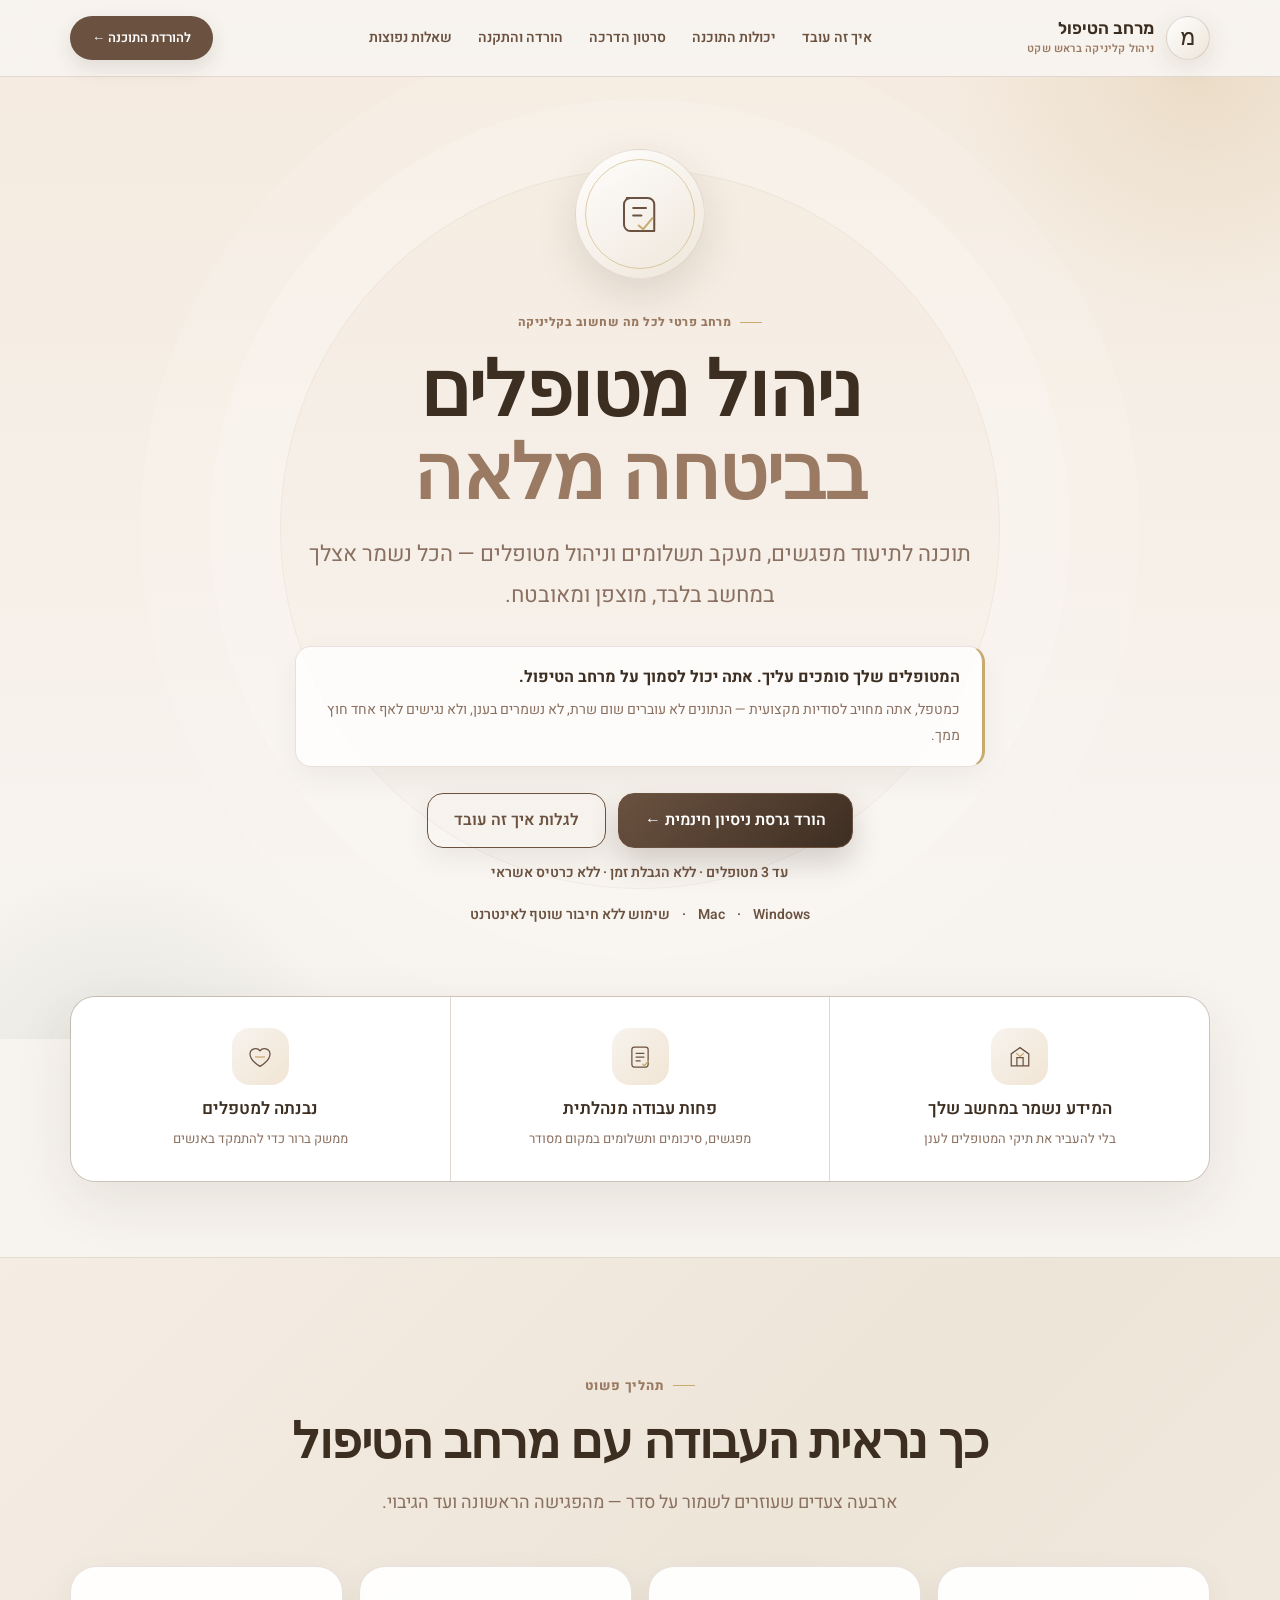
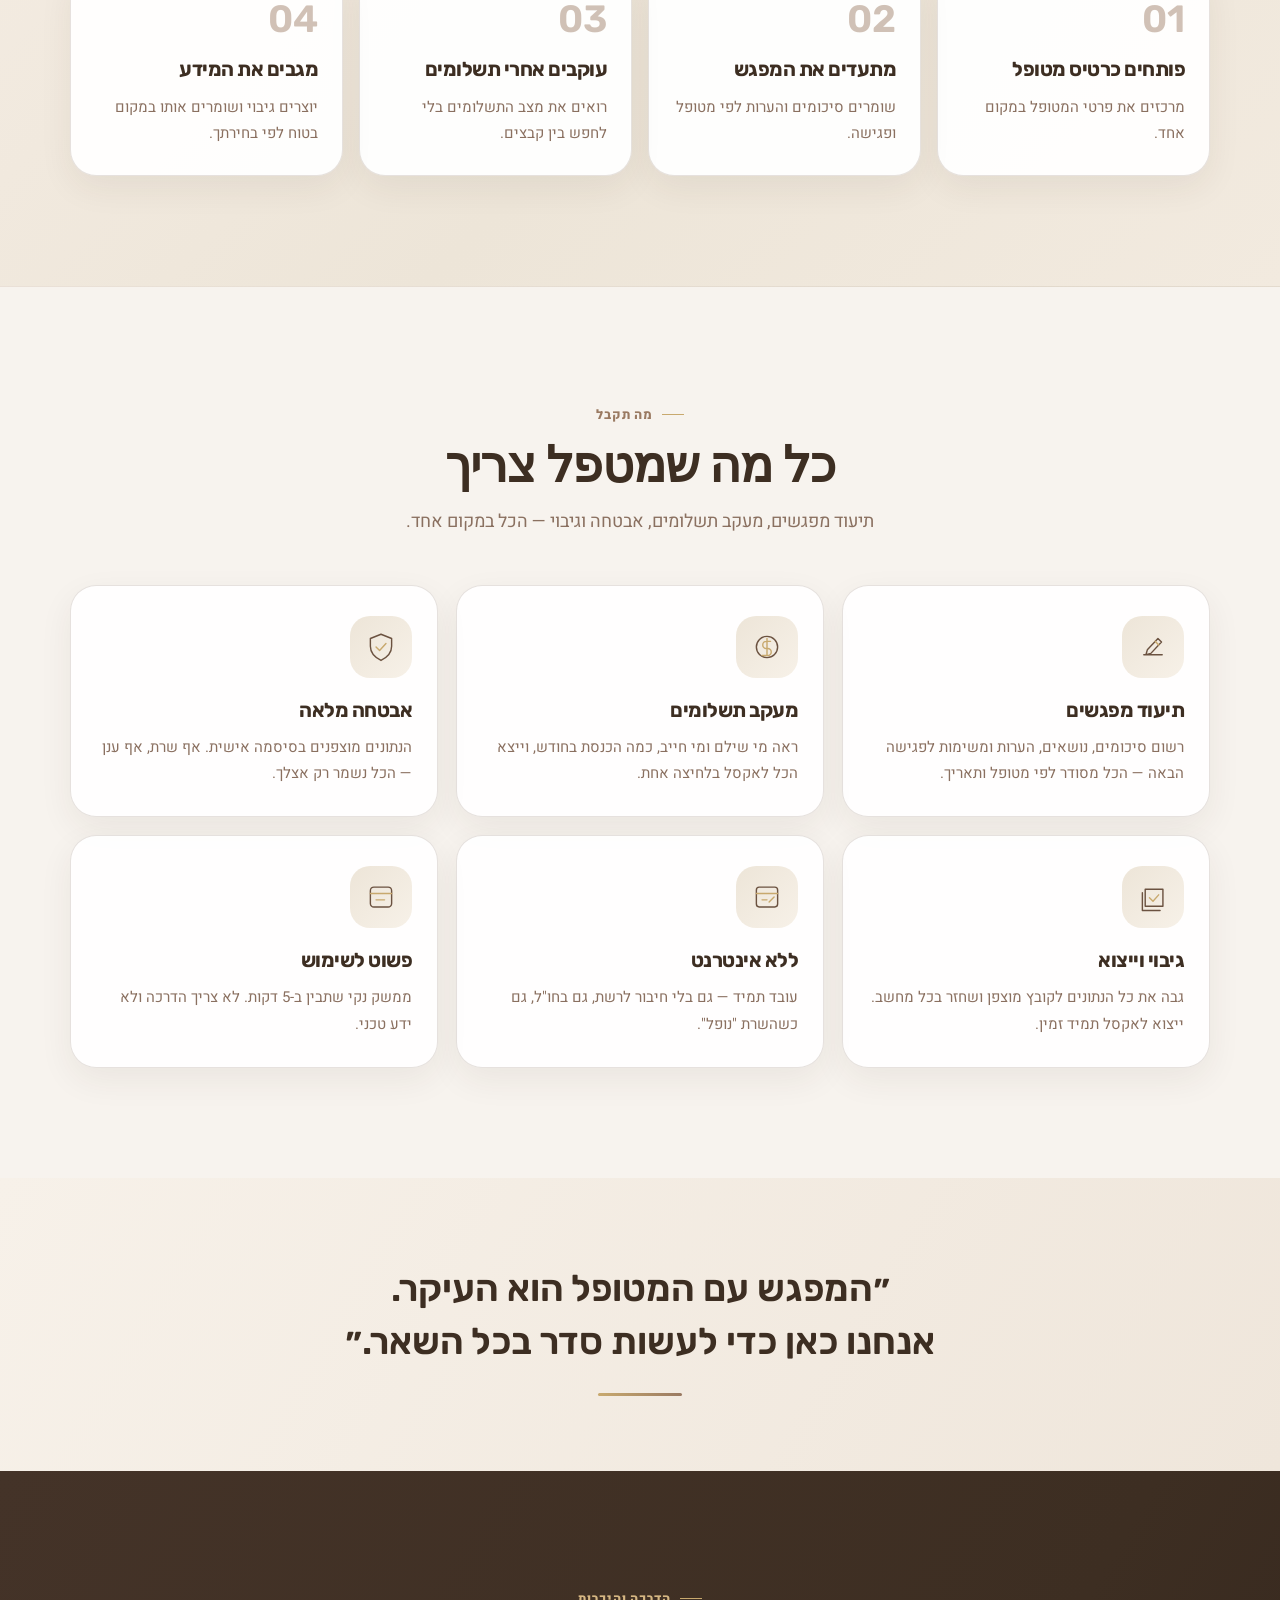
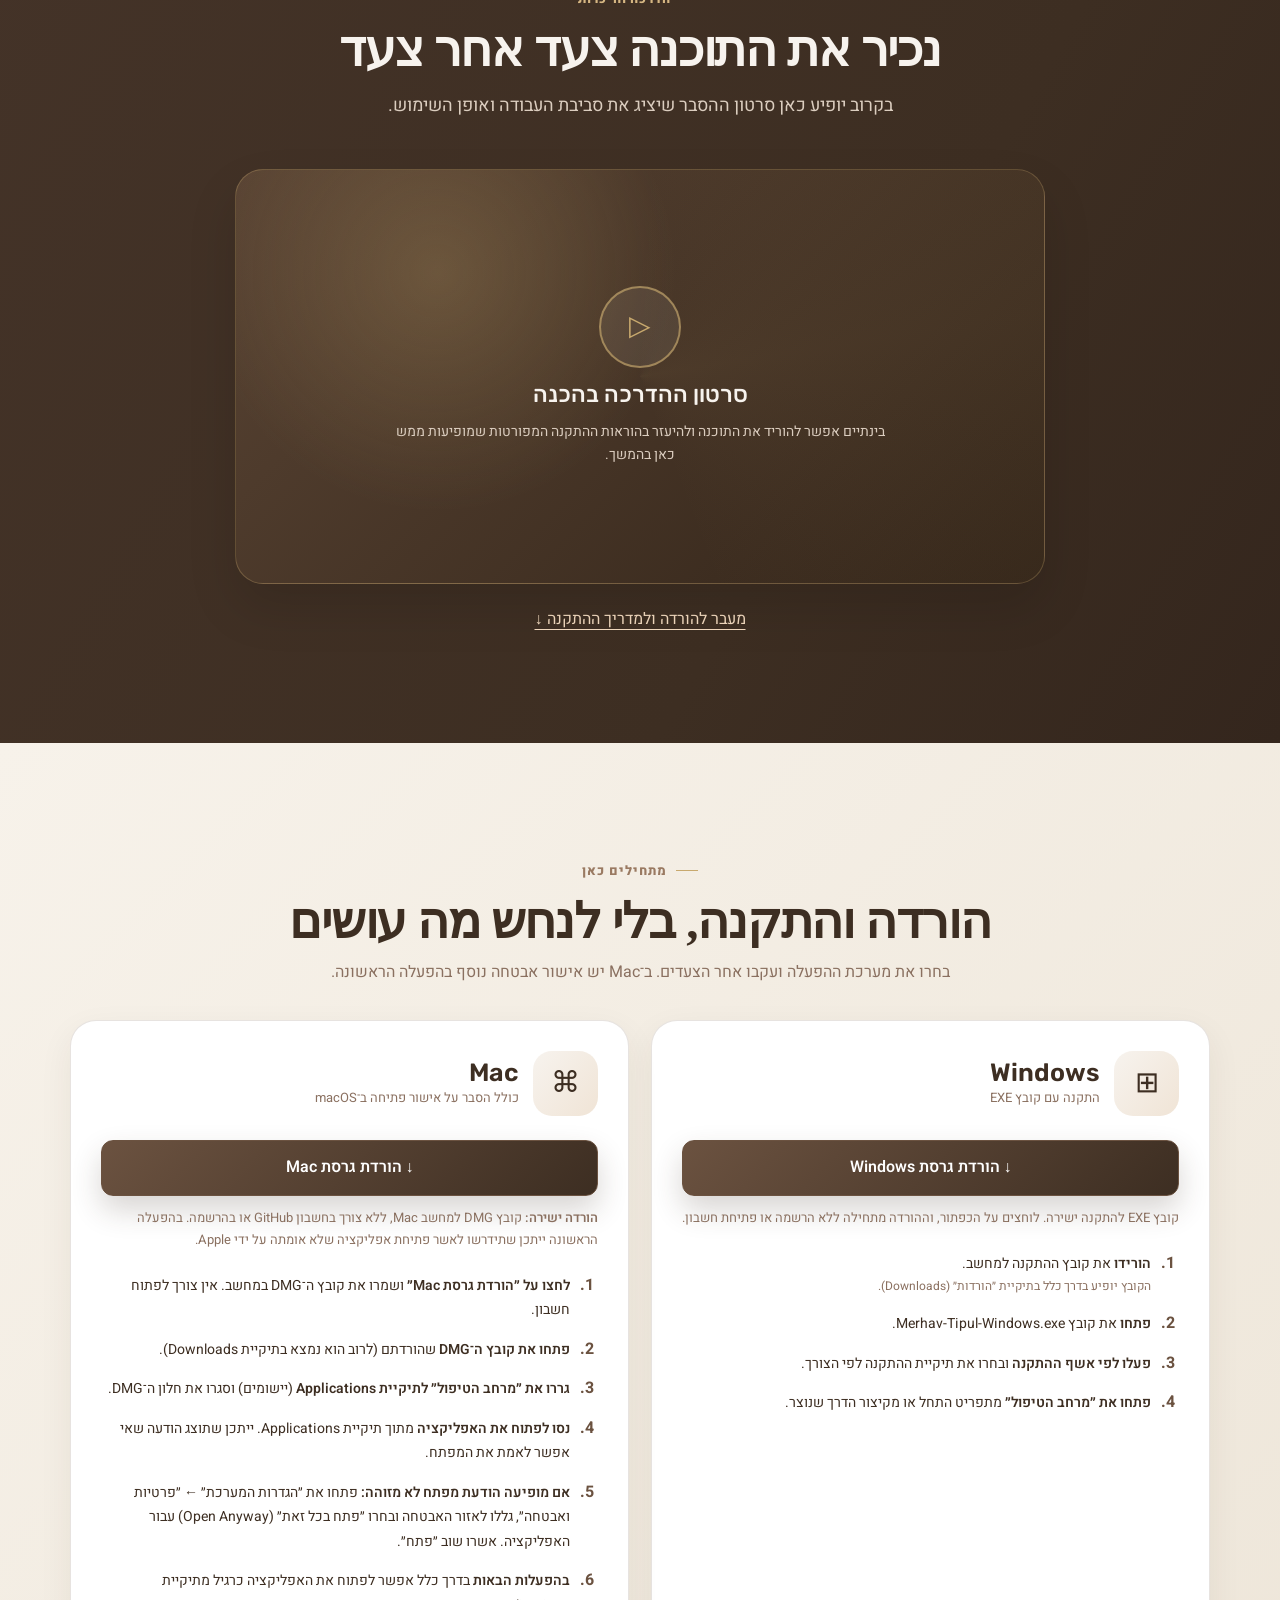
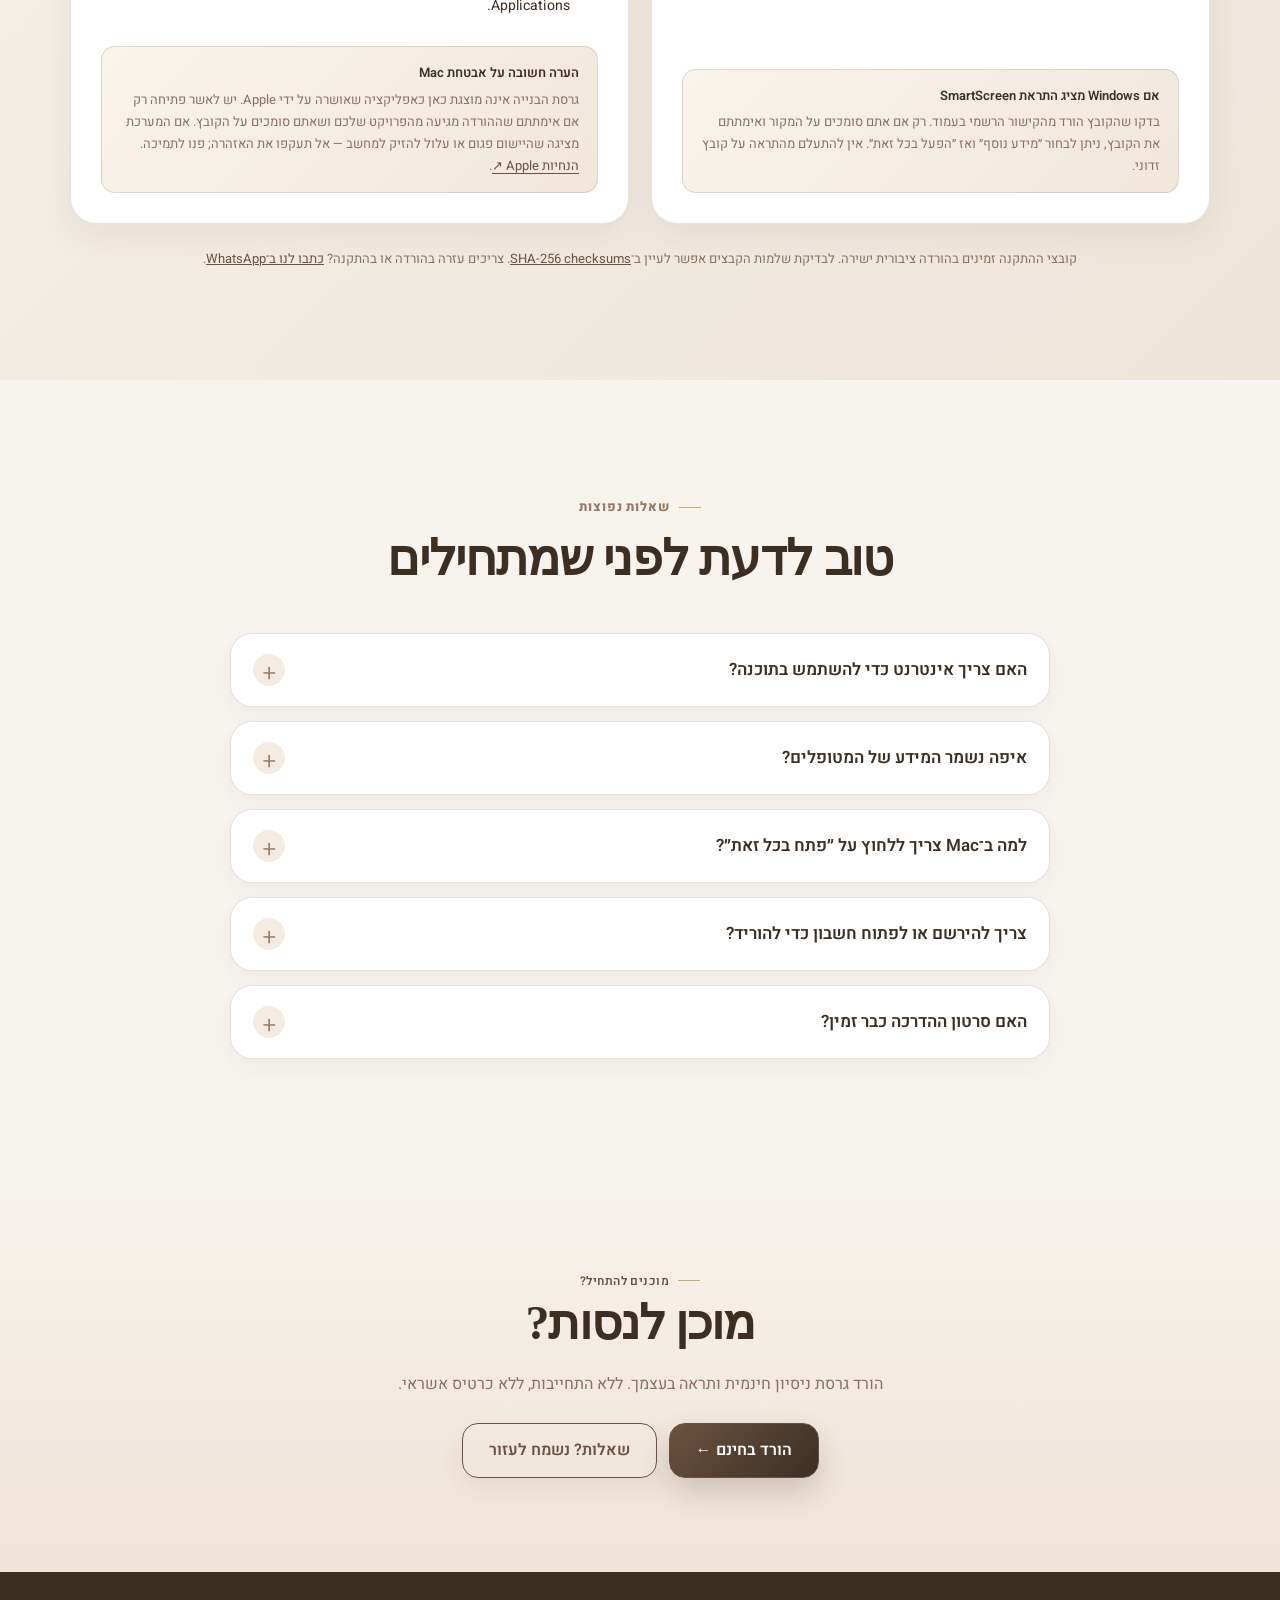
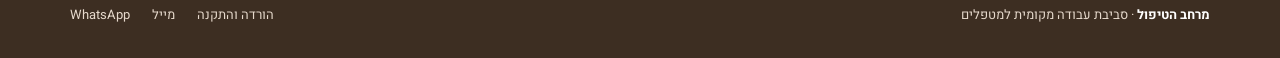
==== commit 3634e94b: "Offer direct public Windows and Mac installer downloads without GitHub login" ====
--- a/index.html
+++ b/index.html
@@ -371,11 +371,11 @@
       <div class="install-grid">
         <article class="install-card" data-reveal style="--d:0s" aria-labelledby="win-title">
           <div class="install-card__top"><div class="platform-icon" aria-hidden="true">⊞</div><div><div class="platform-name" id="win-title">Windows</div><div class="platform-sub">התקנה עם קובץ EXE</div></div></div>
-          <a class="btn btn--primary" href="https://github.com/amitpavon-debug/merachav-video/releases/download/v1.0/Setup.3.0.0.exe" rel="noopener">↓ הורדה ישירה ל־Windows</a>
-          <p class="install-note">קובץ התקנה שפורסם ב־GitHub. גרסת Windows החדשה ביותר מהבנייה האחרונה זמינה גם <a href="https://github.com/amitpavon-debug/Merhav-tipul-mac/actions/runs/37073307621#artifacts" target="_blank" rel="noopener noreferrer">בדף הבנייה</a> (דורשת כניסה ל־GitHub).</p>
+          <a class="btn btn--primary" href="https://github.com/amitpavon-debug/Merhav-tipul-mac/releases/download/latest-installers/Merhav-Tipul-Windows.exe" rel="noopener" download="Merhav-Tipul-Windows.exe">↓ הורדת גרסת Windows</a>
+          <p class="install-note">קובץ EXE להתקנה ישירה. לוחצים על הכפתור, וההורדה מתחילה ללא הרשמה או פתיחת חשבון.</p>
           <ol>
             <li><strong>הורידו</strong> את קובץ ההתקנה למחשב.<small>הקובץ יופיע בדרך כלל בתיקיית ״הורדות״ (Downloads).</small></li>
-            <li><strong>פתחו</strong> את קובץ <span dir="ltr">Setup.3.0.0.exe</span>.</li>
+            <li><strong>פתחו</strong> את קובץ <span dir="ltr">Merhav-Tipul-Windows.exe</span>.</li>
             <li><strong>פעלו לפי אשף ההתקנה</strong> ובחרו את תיקיית ההתקנה לפי הצורך.</li>
             <li><strong>פתחו את ״מרחב הטיפול״</strong> מתפריט התחל או מקיצור הדרך שנוצר.</li>
           </ol>
@@ -383,11 +383,11 @@
         </article>
         <article class="install-card" data-reveal style="--d:0.1s" aria-labelledby="mac-title">
           <div class="install-card__top"><div class="platform-icon" aria-hidden="true">⌘</div><div><div class="platform-name" id="mac-title">Mac</div><div class="platform-sub">כולל הסבר על אישור פתיחה ב־macOS</div></div></div>
-          <a class="btn btn--primary" href="https://github.com/amitpavon-debug/Merhav-tipul-mac/actions/runs/37073307621#artifacts" target="_blank" rel="noopener noreferrer">↓ קבלת גרסת Mac מ־GitHub ↗</a>
-          <p class="install-note"><strong>חשוב:</strong> זו כרגע הורדה דרך GitHub Actions, לא קישור DMG ישיר. יש להתחבר לחשבון GitHub ולהוריד את <span dir="ltr">mac-build</span> באזור Artifacts. קובצי הבנייה זמינים לזמן מוגבל.</p>
+          <a class="btn btn--primary" href="https://github.com/amitpavon-debug/Merhav-tipul-mac/releases/download/latest-installers/Merhav-Tipul-Mac.dmg" rel="noopener" download="Merhav-Tipul-Mac.dmg">↓ הורדת גרסת Mac</a>
+          <p class="install-note"><strong>הורדה ישירה:</strong> קובץ DMG למחשב Mac, ללא צורך בחשבון GitHub או בהרשמה. בהפעלה הראשונה ייתכן שתידרשו לאשר פתיחת אפליקציה שלא אומתה על ידי Apple.</p>
           <ol>
-            <li><strong>היכנסו ל־GitHub</strong> דרך הכפתור שמעל, גללו אל <span dir="ltr">Artifacts</span> ובחרו <span dir="ltr">mac-build</span>.</li>
-            <li><strong>חלצו את הקובץ שהורדתם</strong> אם הגיע כ־ZIP, ואז פתחו את קובץ ה־<span dir="ltr">DMG</span>.</li>
+            <li><strong>לחצו על ״הורדת גרסת Mac״</strong> ושמרו את קובץ ה־DMG במחשב. אין צורך לפתוח חשבון.</li>
+            <li><strong>פתחו את קובץ ה־DMG</strong> שהורדתם (לרוב הוא נמצא בתיקיית Downloads).</li>
             <li><strong>גררו את ״מרחב הטיפול״ לתיקיית Applications</strong> (יישומים) וסגרו את חלון ה־DMG.</li>
             <li><strong>נסו לפתוח את האפליקציה</strong> מתוך תיקיית Applications. ייתכן שתוצג הודעה שאי אפשר לאמת את המפתח.</li>
             <li><strong>אם מופיעה הודעת מפתח לא מזוהה:</strong> פתחו את ״הגדרות המערכת״ ← ״פרטיות ואבטחה״, גללו לאזור האבטחה ובחרו ״פתח בכל זאת״ (<span dir="ltr">Open Anyway</span>) עבור האפליקציה. אשרו שוב ״פתח״.</li>
@@ -396,7 +396,7 @@
           <div class="notice"><strong>הערה חשובה על אבטחת Mac</strong><p>גרסת הבנייה אינה מוצגת כאן כאפליקציה שאושרה על ידי Apple. יש לאשר פתיחה רק אם אימתתם שההורדה מגיעה מהפרויקט שלכם ושאתם סומכים על הקובץ. אם המערכת מציגה שהיישום פגום או עלול להזיק למחשב — אל תעקפו את האזהרה; פנו לתמיכה. <a href="https://support.apple.com/en-us/102445" target="_blank" rel="noopener noreferrer">הנחיות Apple ↗</a>.</p></div>
         </article>
       </div>
-      <p class="note-global">צריכים עזרה בהורדה או בהתקנה? <a href="https://wa.me/972549913379?text=%D7%A9%D7%9C%D7%95%D7%9D%2C%20%D7%90%D7%A9%D7%9E%D7%97%20%D7%9C%D7%A2%D7%96%D7%A8%D7%94%20%D7%91%D7%94%D7%AA%D7%A7%D7%A0%D7%AA%20%D7%9E%D7%A8%D7%97%D7%91%20%D7%94%D7%98%D7%99%D7%A4%D7%95%D7%9C" target="_blank" rel="noopener noreferrer">כתבו לנו ב־WhatsApp</a>.</p>
+      <p class="note-global">קובצי ההתקנה זמינים בהורדה ציבורית ישירה. לבדיקת שלמות הקבצים אפשר לעיין ב־<a href="https://github.com/amitpavon-debug/Merhav-tipul-mac/releases/download/latest-installers/SHA256SUMS.txt" rel="noopener">SHA-256 checksums</a>. צריכים עזרה בהורדה או בהתקנה? <a href="https://wa.me/972549913379?text=%D7%A9%D7%9C%D7%95%D7%9D%2C%20%D7%90%D7%A9%D7%9E%D7%97%20%D7%9C%D7%A2%D7%96%D7%A8%D7%94%20%D7%91%D7%94%D7%AA%D7%A7%D7%A0%D7%AA%20%D7%9E%D7%A8%D7%97%D7%91%20%D7%94%D7%98%D7%99%D7%A4%D7%95%D7%9C" target="_blank" rel="noopener noreferrer">כתבו לנו ב־WhatsApp</a>.</p>
     </div>
   </section>
   <section class="section faq" id="faq" aria-labelledby="faq-title">
@@ -406,7 +406,7 @@
         <details data-reveal style="--d:0s"><summary>האם צריך אינטרנט כדי להשתמש בתוכנה?</summary><p>השימוש השוטף בתוכנה מתבצע מקומית על המחשב, בלי חיבור לשרת ענן. חיבור לאינטרנט נדרש להורדת קובצי ההתקנה.</p></details>
         <details data-reveal style="--d:0.06s"><summary>איפה נשמר המידע של המטופלים?</summary><p>המידע נשמר בסביבת המחשב המקומית. חשוב להגן על המחשב באמצעות סיסמה, להקפיד על גיבוי בטוח ולשמור את קובצי הגיבוי במקום מוגן.</p></details>
         <details data-reveal style="--d:0.12s"><summary>למה ב־Mac צריך ללחוץ על ״פתח בכל זאת״?</summary><p>macOS עשוי לחסום פתיחה ראשונה של יישום שהמפתח שלו לא אומת או שלא עבר את תהליך האישור של Apple. מומלץ להעדיף תוכנות חתומות ומאושרות; אם בחרתם להתקין את גרסת הבנייה הנוכחית, בדקו את מקור הקובץ ופעלו רק לפי ההנחיות למעלה.</p></details>
-        <details data-reveal style="--d:0.18s"><summary>צריך חשבון GitHub כדי להוריד?</summary><p>להורדה הישירה של קובץ Windows שפורסם כ־Release לא נדרש חשבון. כדי להוריד את גרסת ה־Mac הנוכחית מתוך GitHub Actions, יש להתחבר לחשבון GitHub.</p></details>
+        <details data-reveal style="--d:0.18s"><summary>צריך להירשם או לפתוח חשבון כדי להוריד?</summary><p>לא. לוחצים על כפתור ההורדה ל־Windows או ל־Mac ומקבלים ישירות את קובץ ההתקנה. הקבצים מפורסמים כקובצי התקנה ציבוריים, ללא התחברות לחשבון.</p></details>
         <details data-reveal style="--d:0.24s"><summary>האם סרטון ההדרכה כבר זמין?</summary><p>עדיין לא. יוקלט סרטון הסבר נפרד, ועד אז אפשר להיעזר במדריך ההתקנה שבדף ולפנות אלינו לקבלת עזרה.</p></details>
       </div>
     </div>
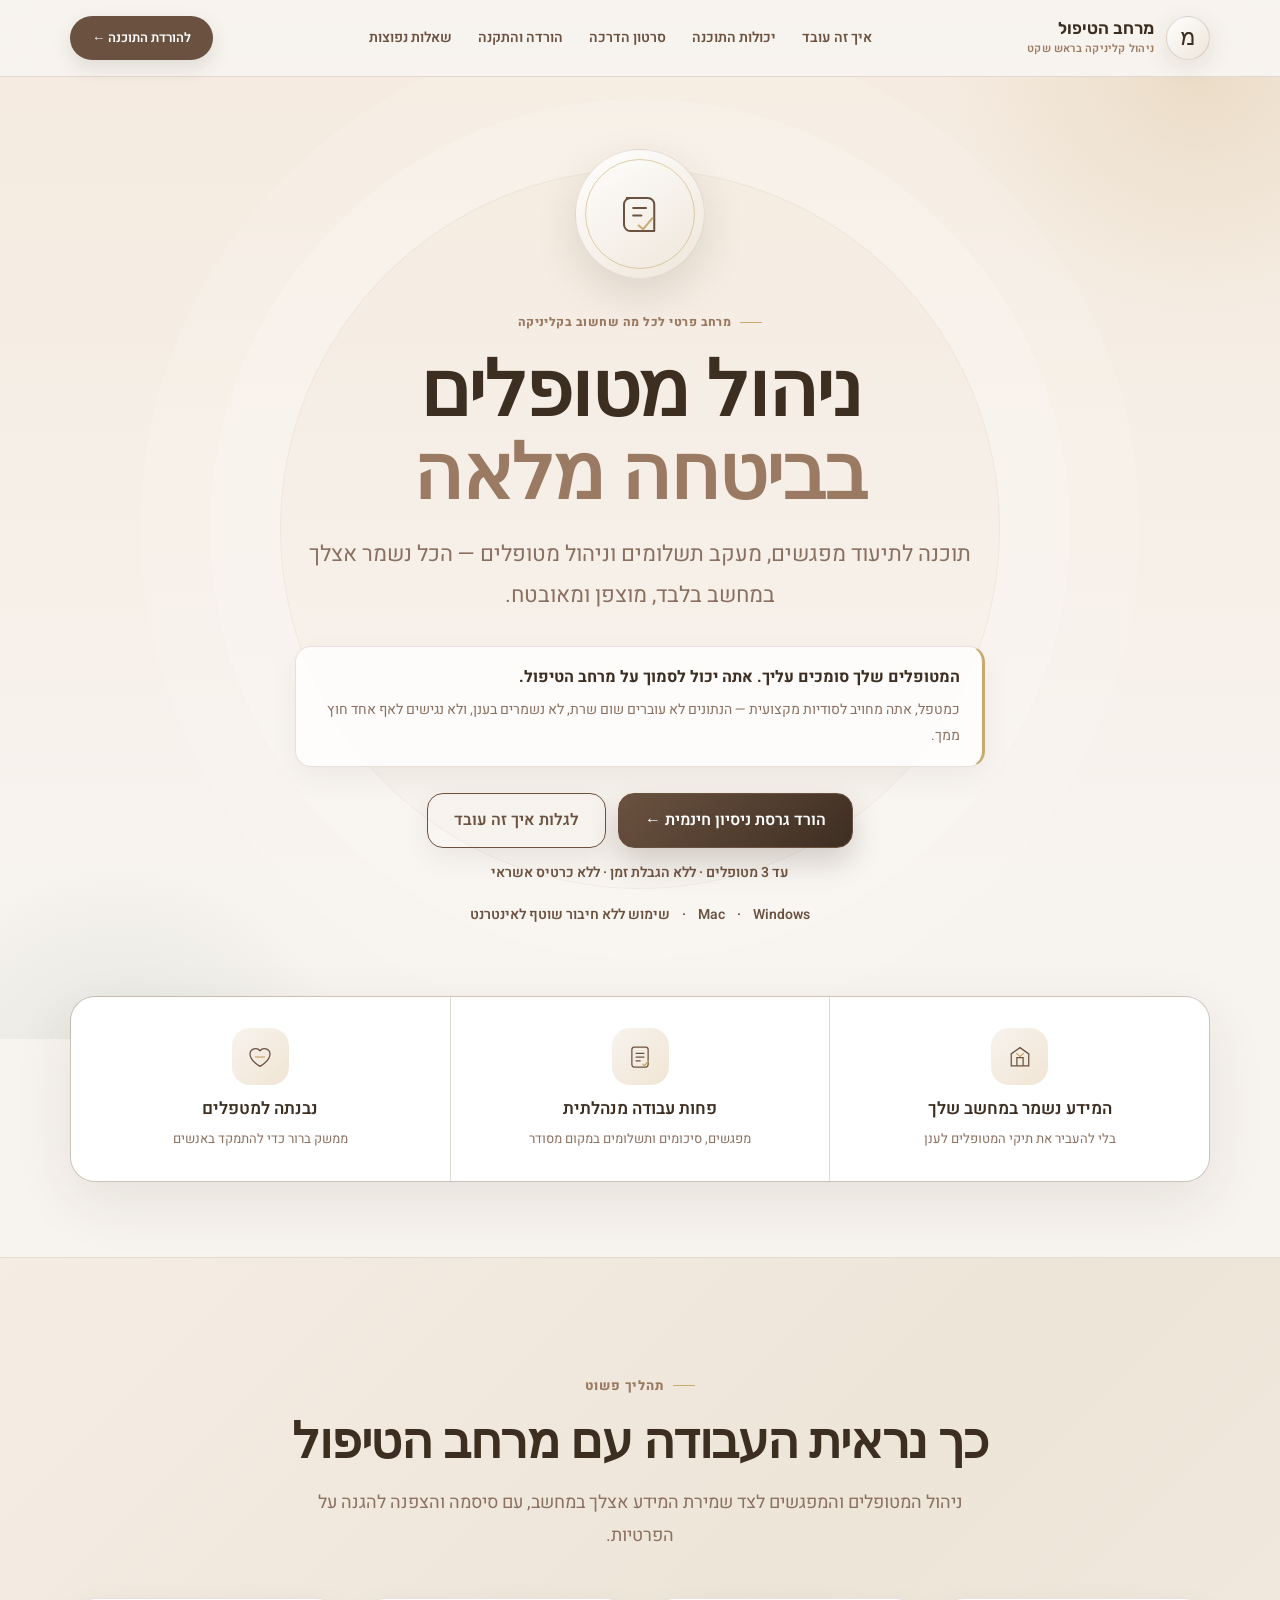
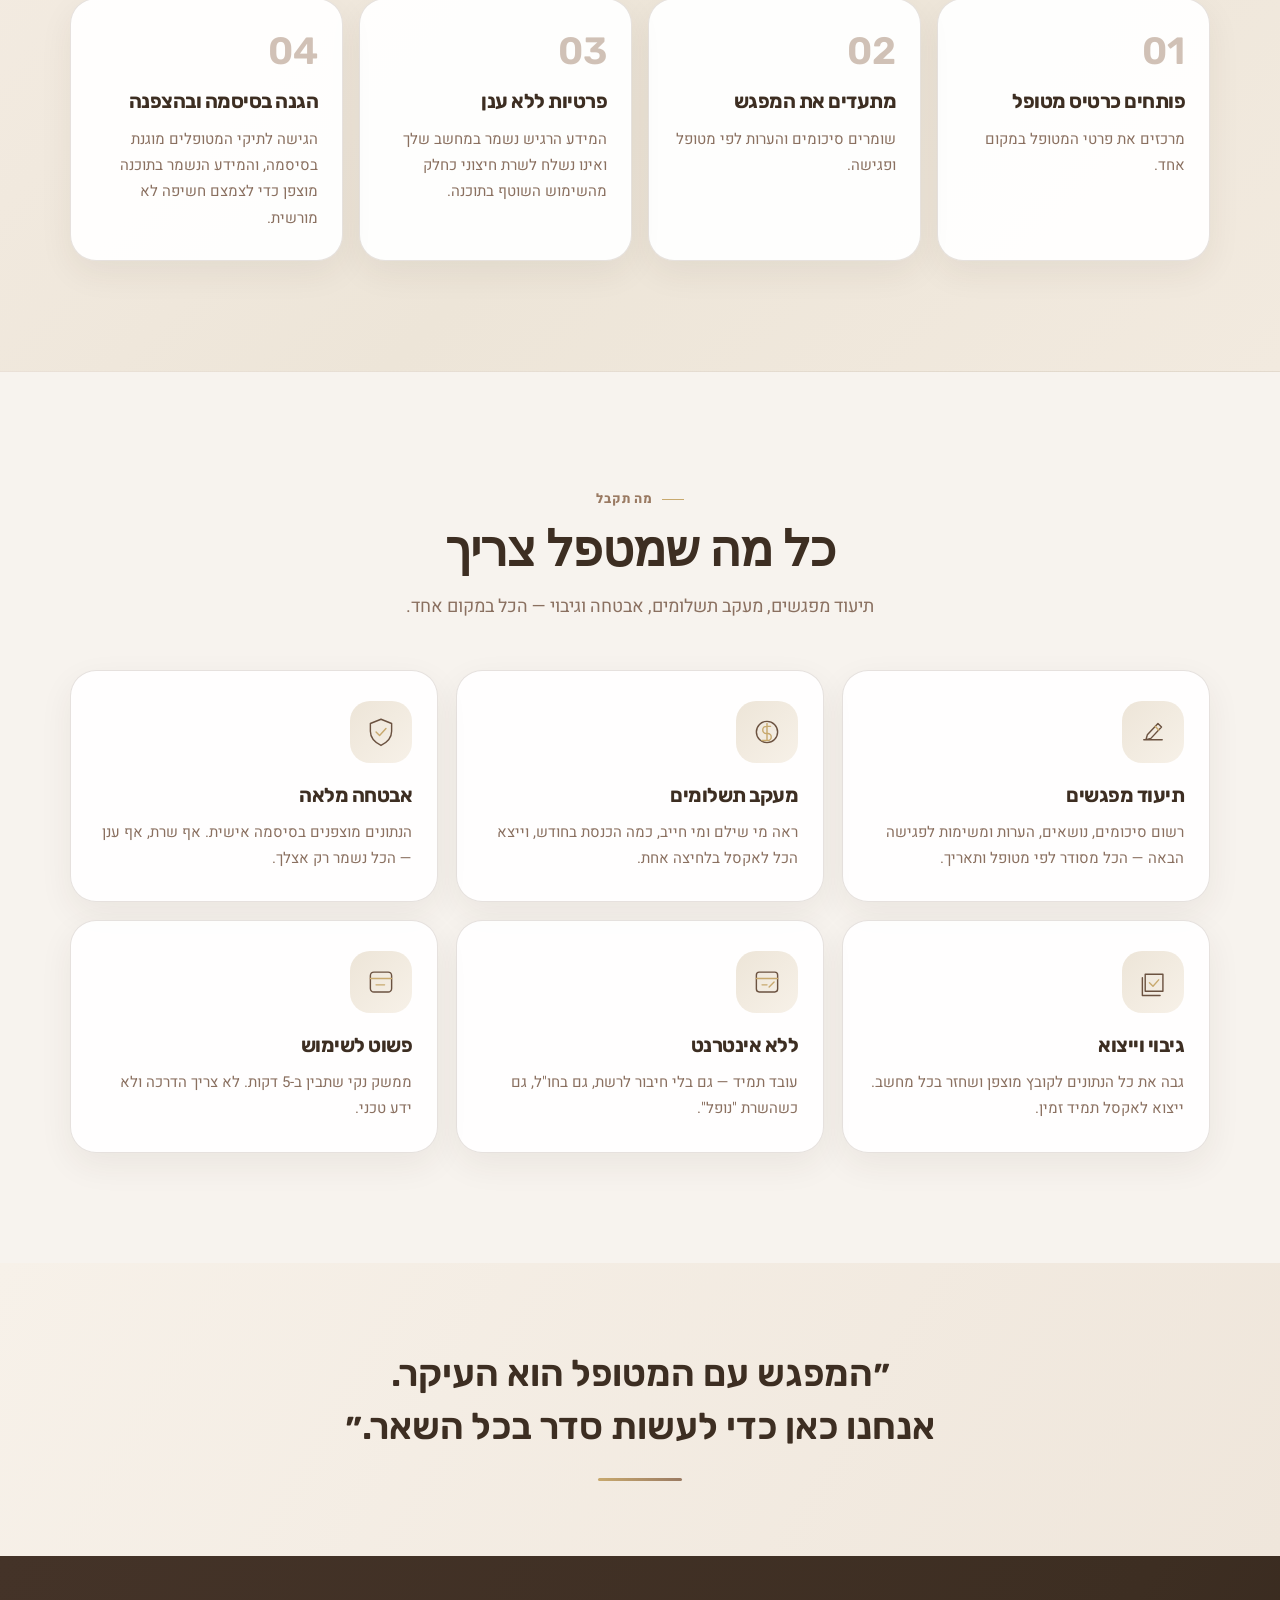
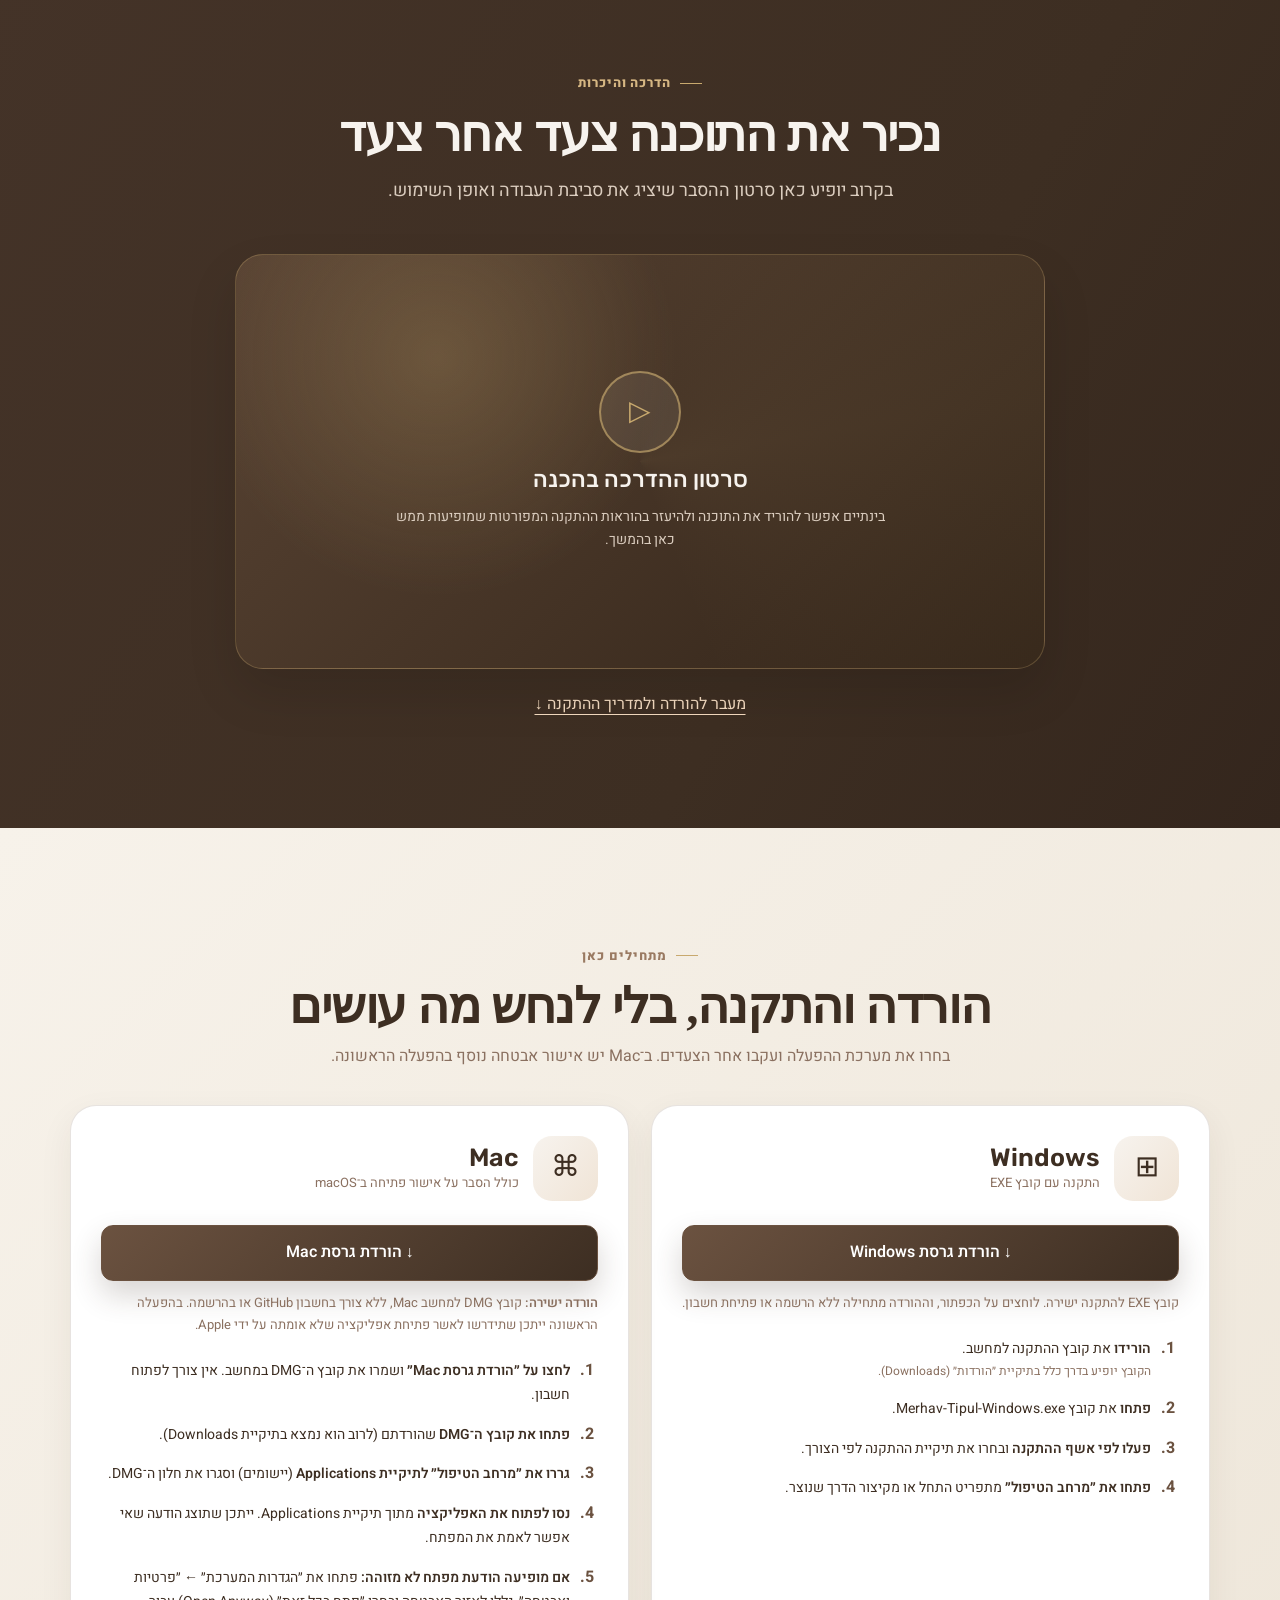
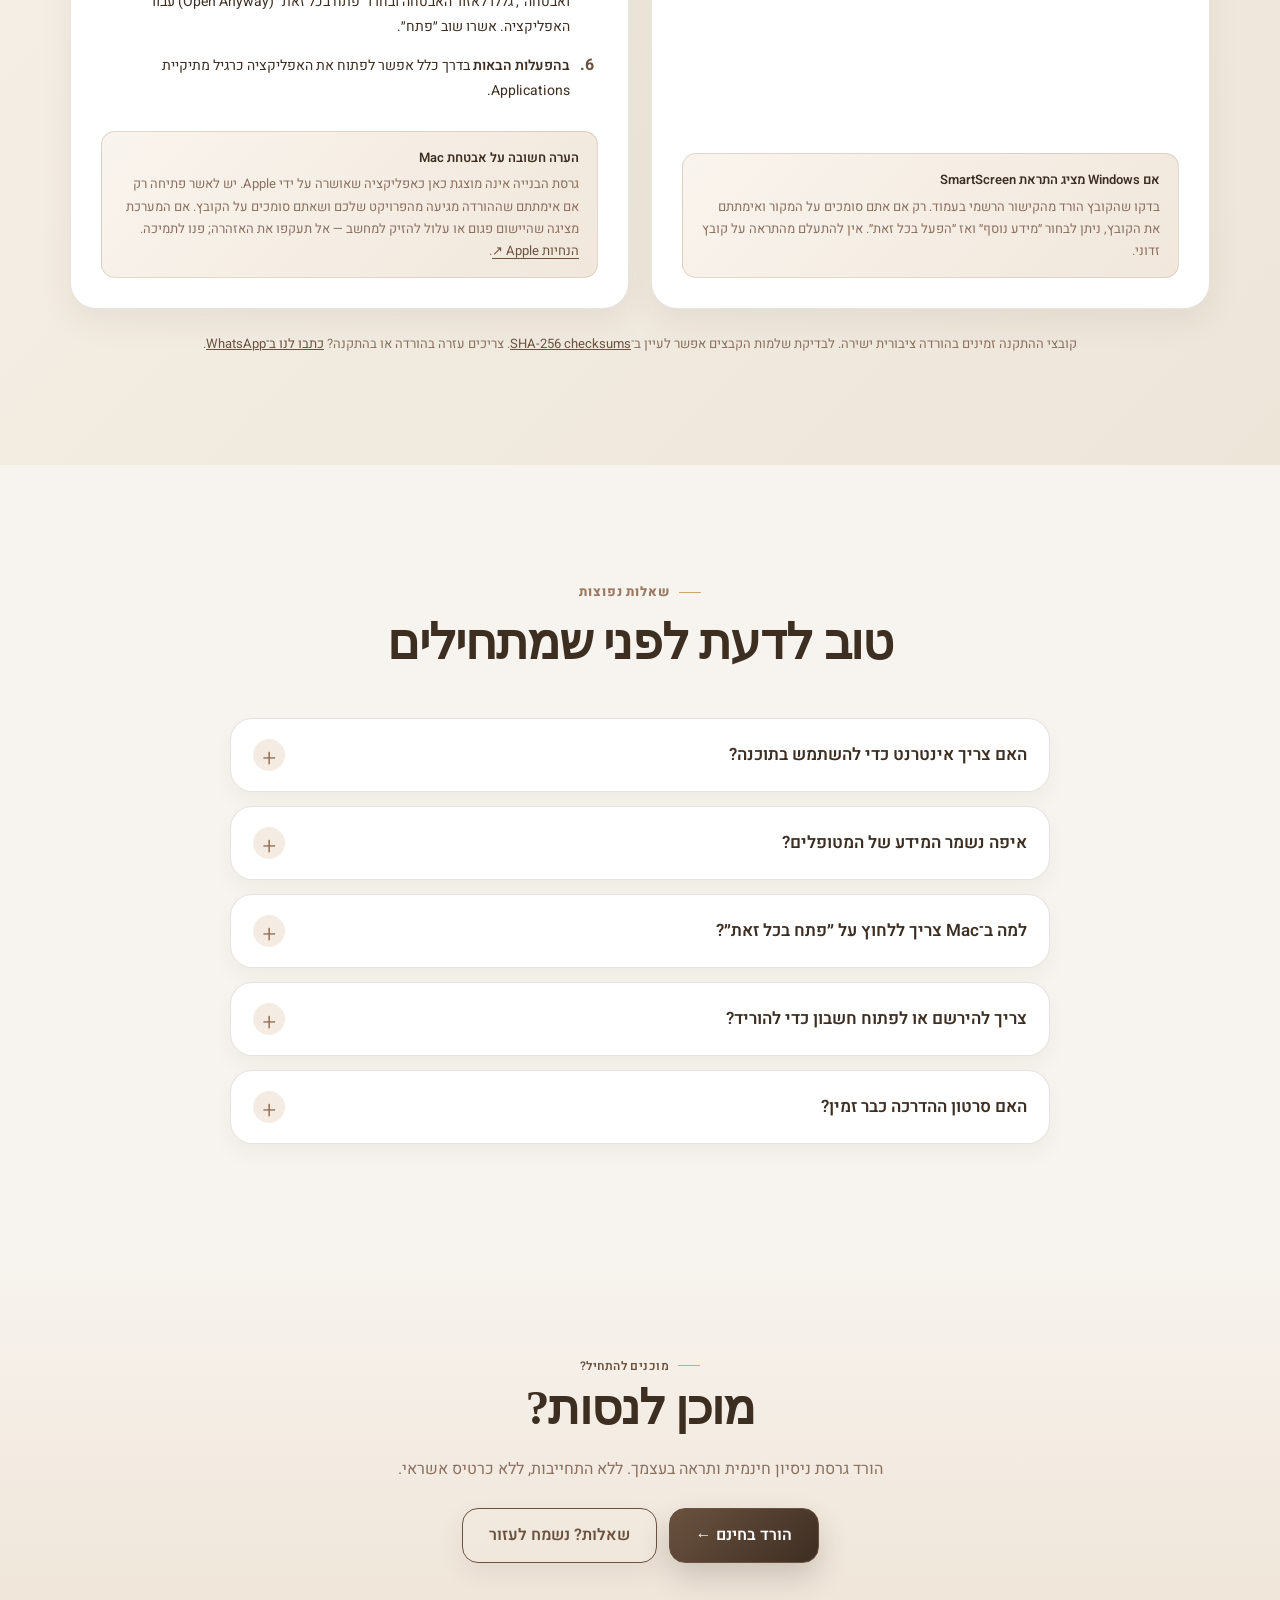
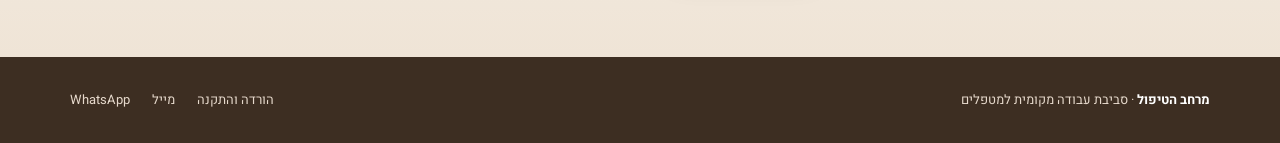
==== commit e09d950a: "Refocus steps 3-4 on offline patient privacy and password encryption" ====
--- a/index.html
+++ b/index.html
@@ -332,12 +332,12 @@
   </div>
   <section class="section story" id="how" aria-labelledby="how-title">
     <div class="container">
-      <div class="section-head" data-reveal><span class="eyebrow">תהליך פשוט</span><h2 class="section-title" id="how-title">כך נראית העבודה עם מרחב הטיפול</h2><p>ארבעה צעדים שעוזרים לשמור על סדר — מהפגישה הראשונה ועד הגיבוי.</p></div>
+      <div class="section-head" data-reveal><span class="eyebrow">תהליך פשוט</span><h2 class="section-title" id="how-title">כך נראית העבודה עם מרחב הטיפול</h2><p>ניהול המטופלים והמפגשים לצד שמירת המידע אצלך במחשב, עם סיסמה והצפנה להגנה על הפרטיות.</p></div>
       <div class="steps">
         <article class="step" data-reveal style="--d:0s"><div class="step__no">01</div><h3>פותחים כרטיס מטופל</h3><p>מרכזים את פרטי המטופל במקום אחד.</p></article>
         <article class="step" data-reveal style="--d:0.09s"><div class="step__no">02</div><h3>מתעדים את המפגש</h3><p>שומרים סיכומים והערות לפי מטופל ופגישה.</p></article>
-        <article class="step" data-reveal style="--d:0.18s"><div class="step__no">03</div><h3>עוקבים אחרי תשלומים</h3><p>רואים את מצב התשלומים בלי לחפש בין קבצים.</p></article>
-        <article class="step" data-reveal style="--d:0.27s"><div class="step__no">04</div><h3>מגבים את המידע</h3><p>יוצרים גיבוי ושומרים אותו במקום בטוח לפי בחירתך.</p></article>
+        <article class="step" data-reveal style="--d:0.18s"><div class="step__no">03</div><h3>פרטיות ללא ענן</h3><p>המידע הרגיש נשמר במחשב שלך ואינו נשלח לשרת חיצוני כחלק מהשימוש השוטף בתוכנה.</p></article>
+        <article class="step" data-reveal style="--d:0.27s"><div class="step__no">04</div><h3>הגנה בסיסמה ובהצפנה</h3><p>הגישה לתיקי המטופלים מוגנת בסיסמה, והמידע הנשמר בתוכנה מוצפן כדי לצמצם חשיפה לא מורשית.</p></article>
       </div>
     </div>
   </section>
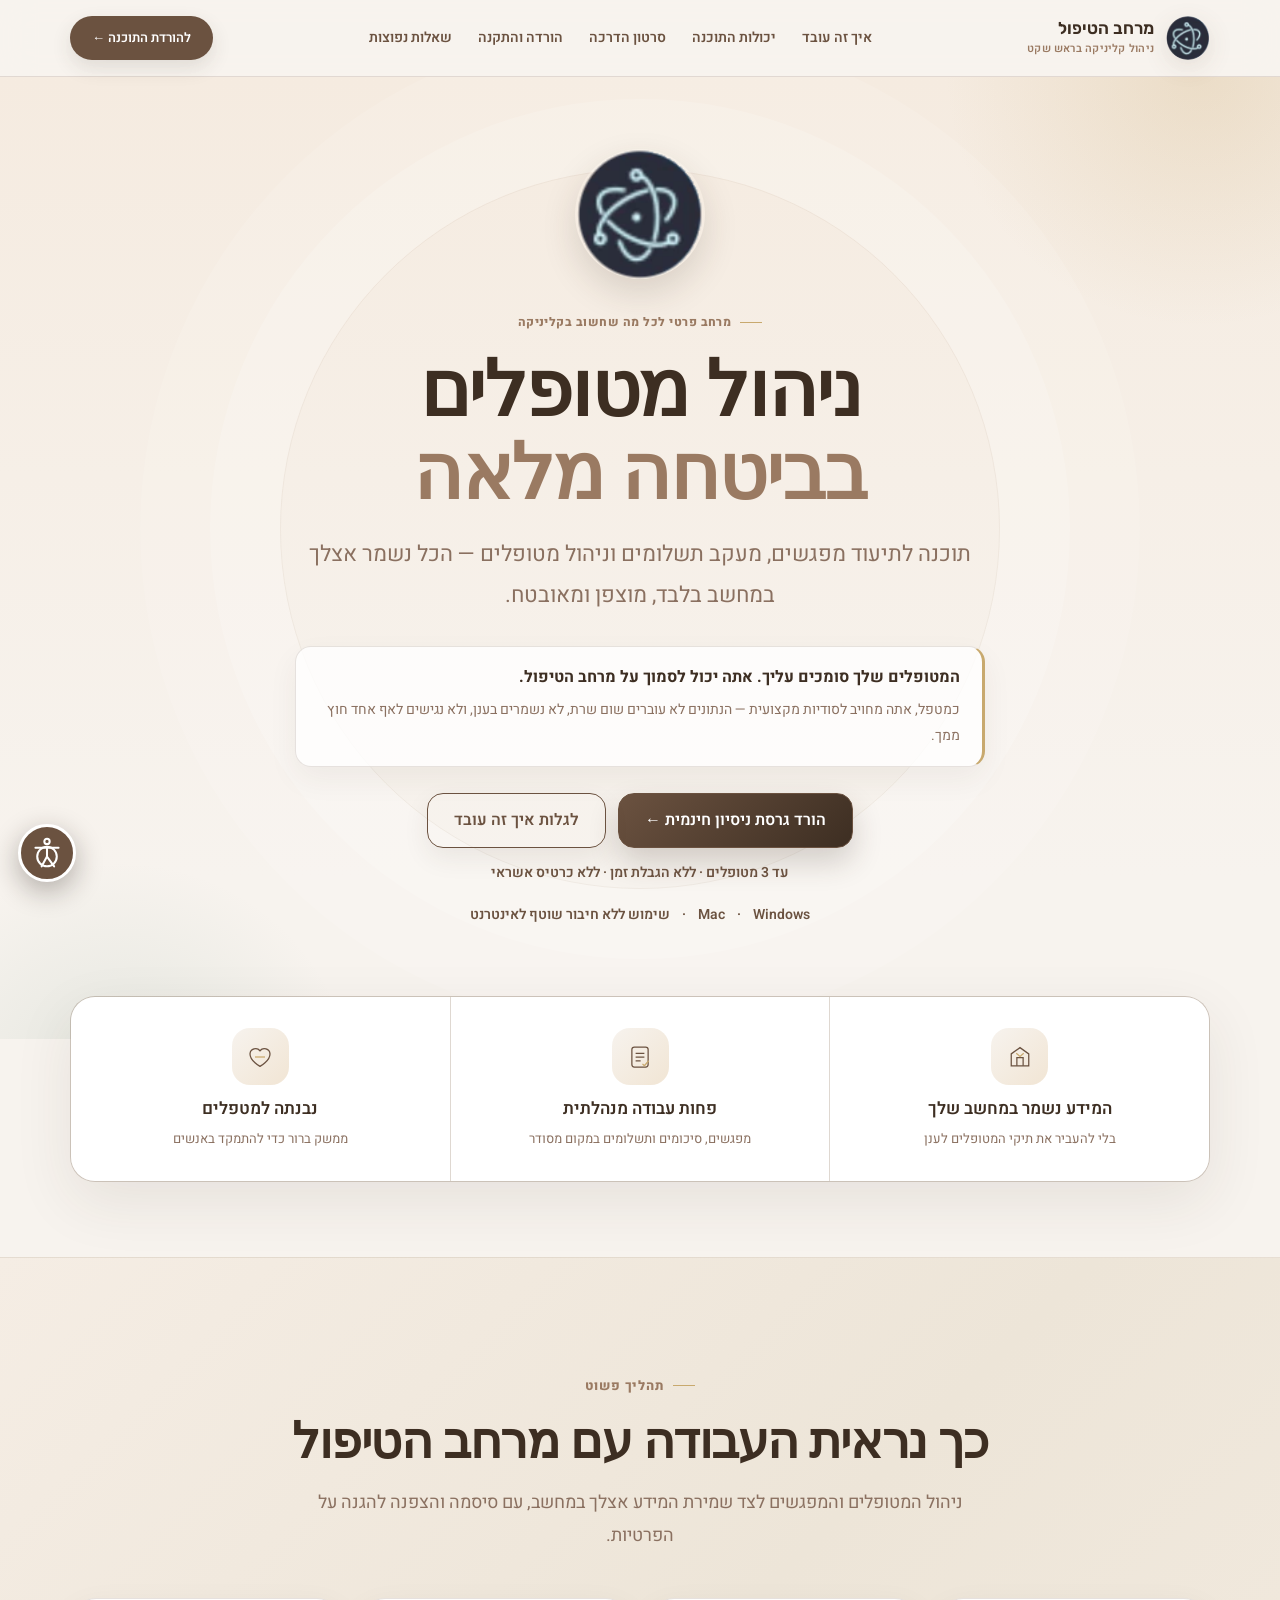
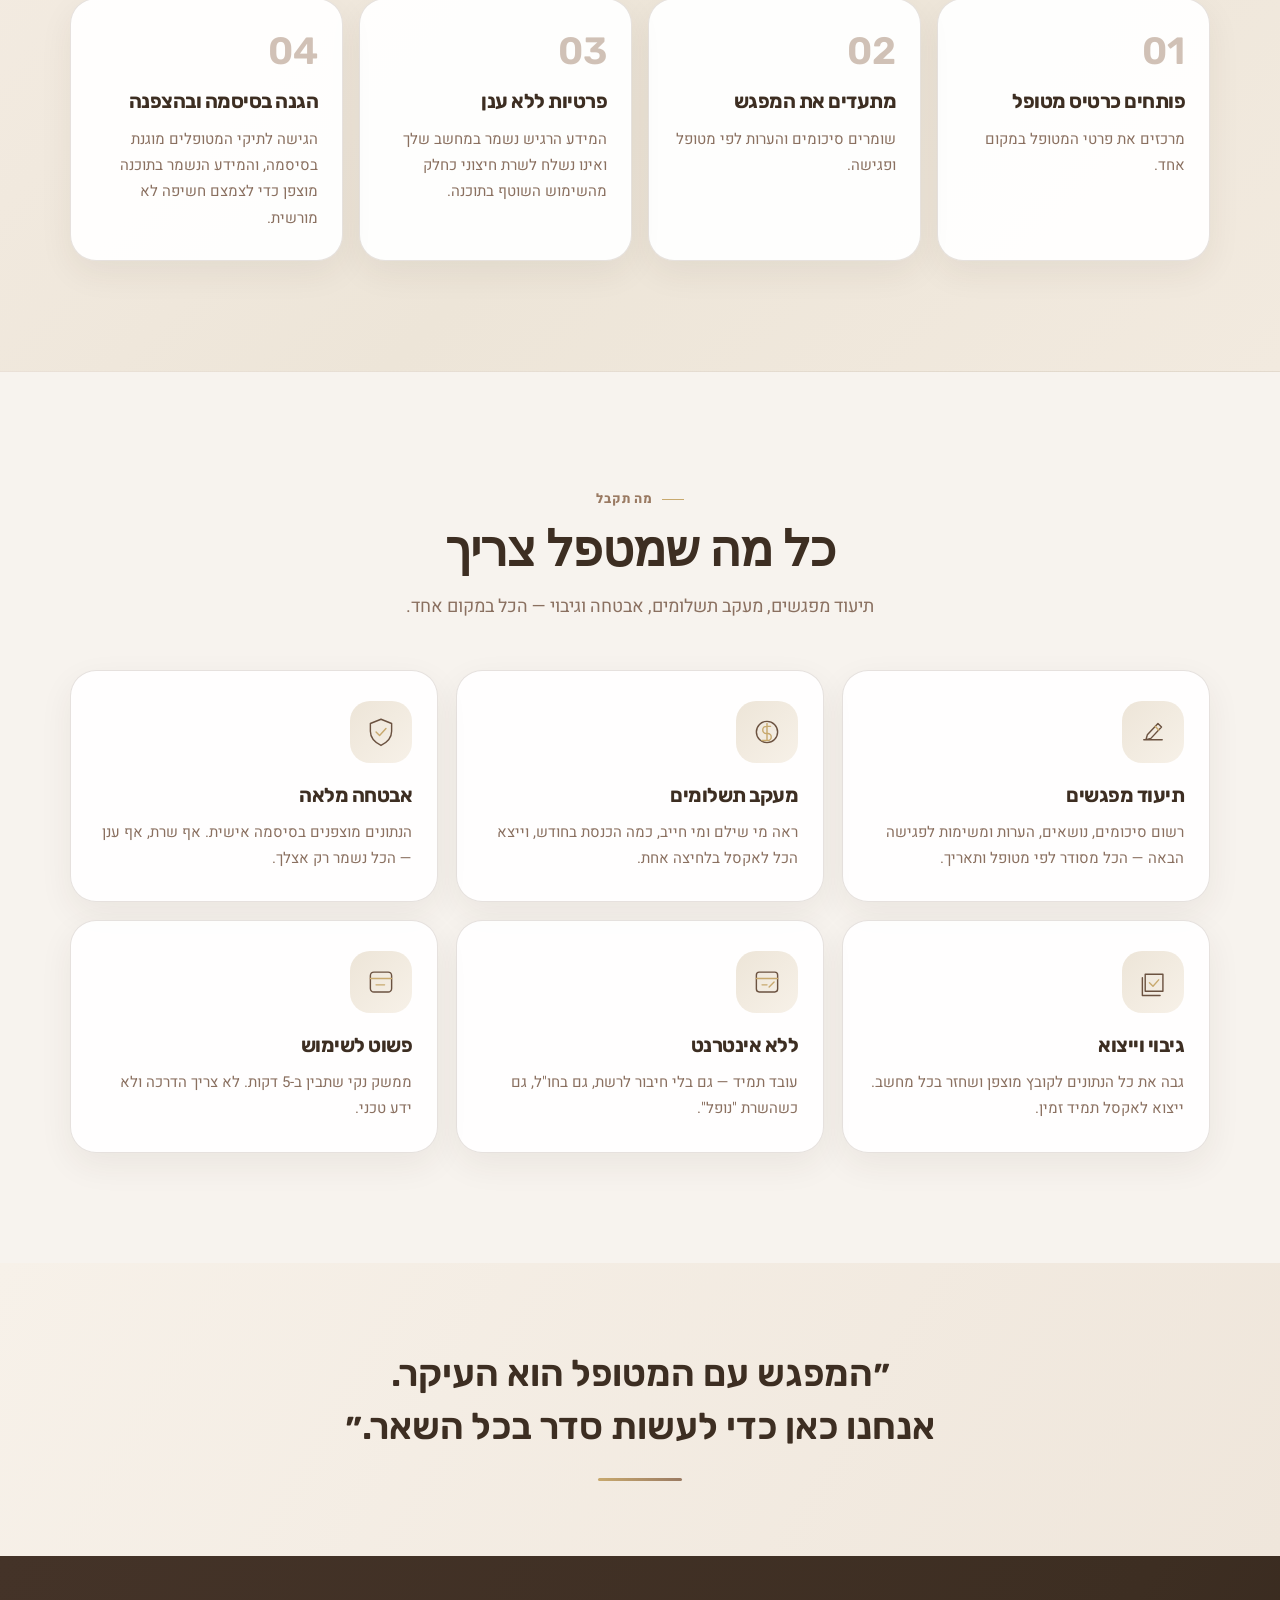
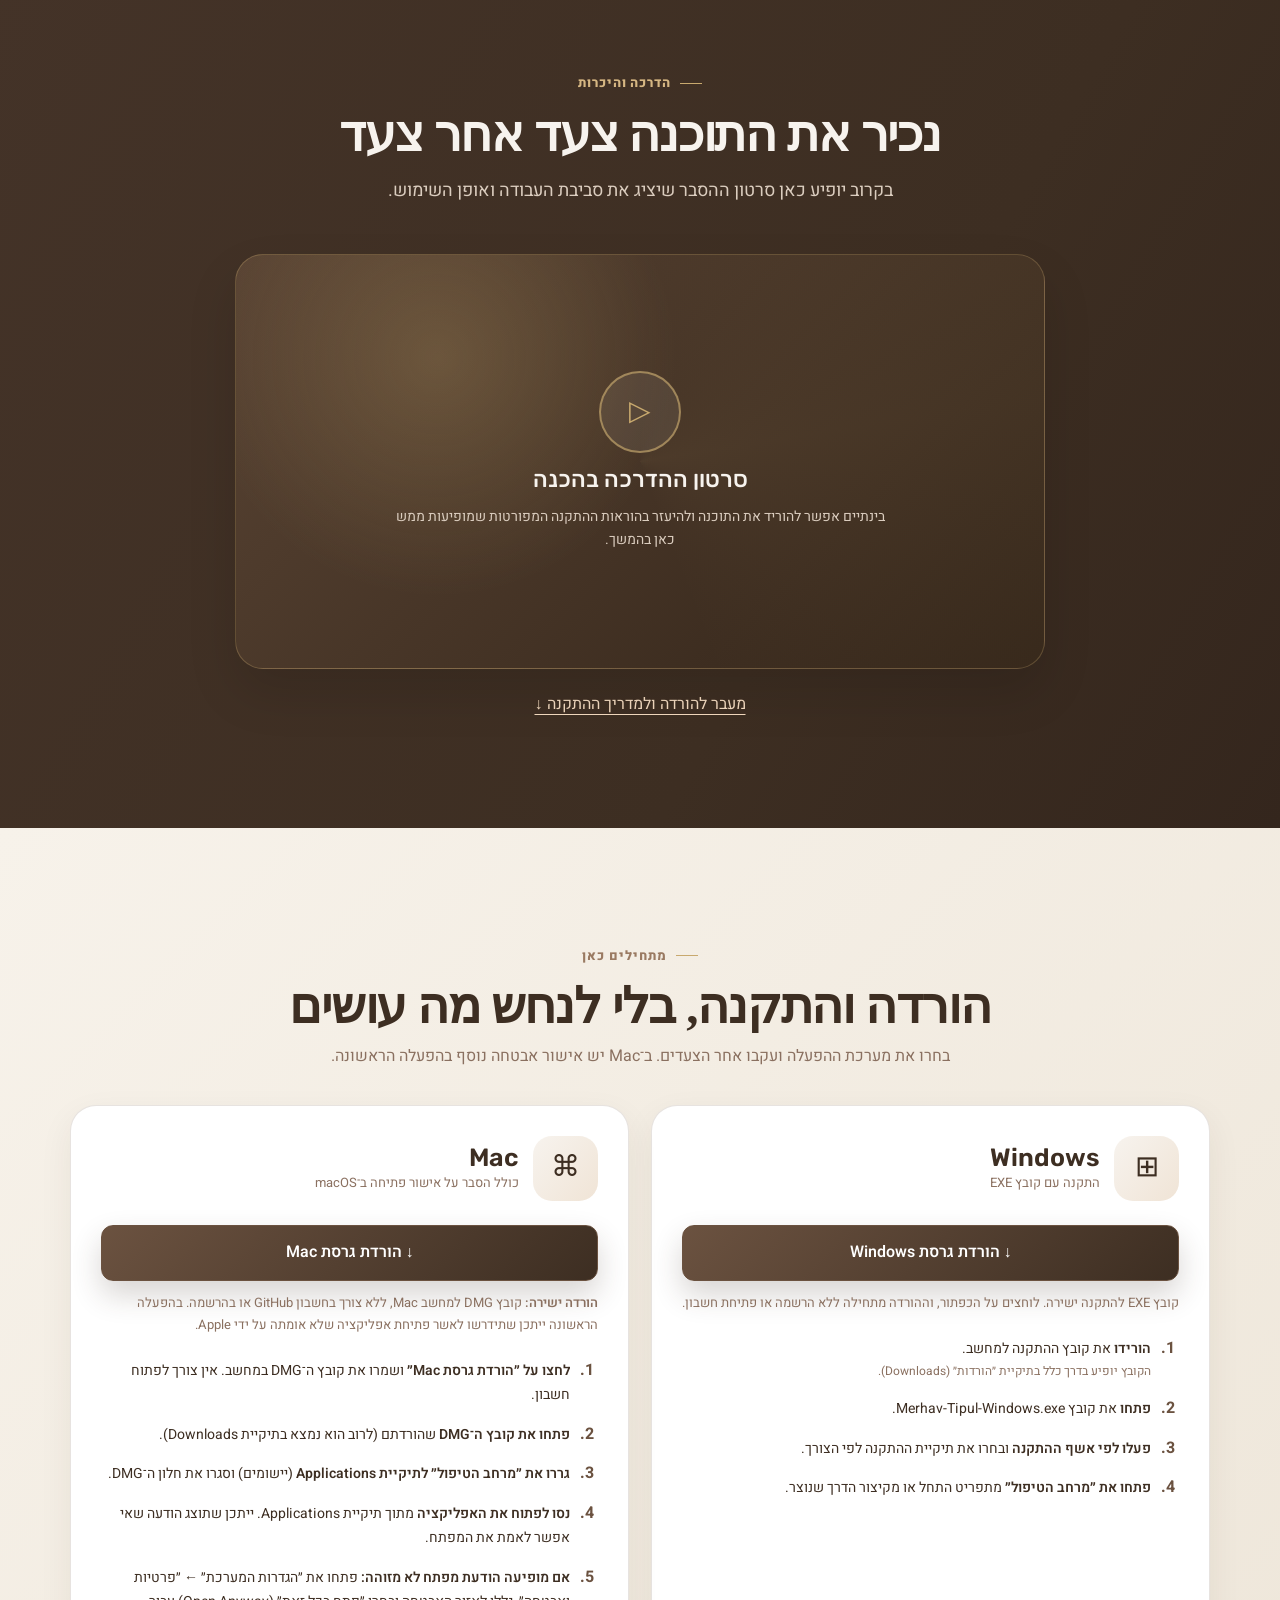
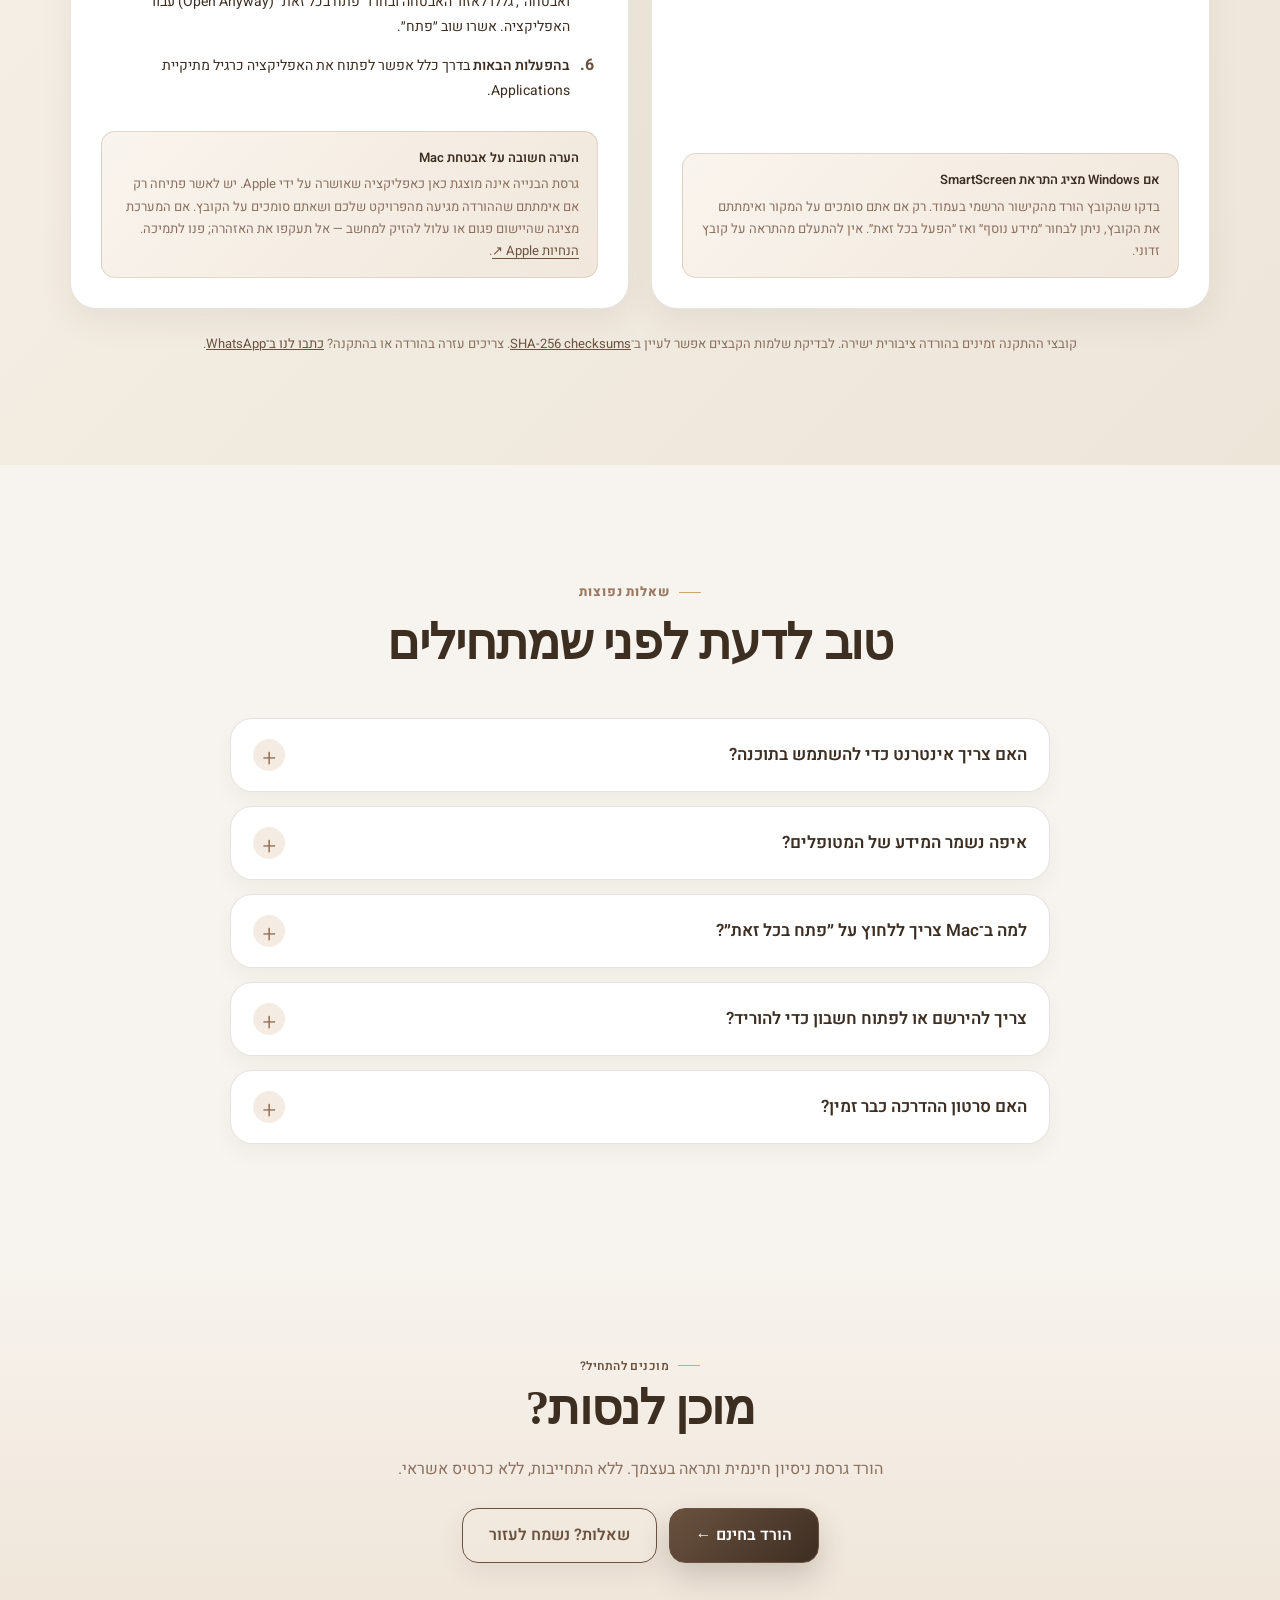
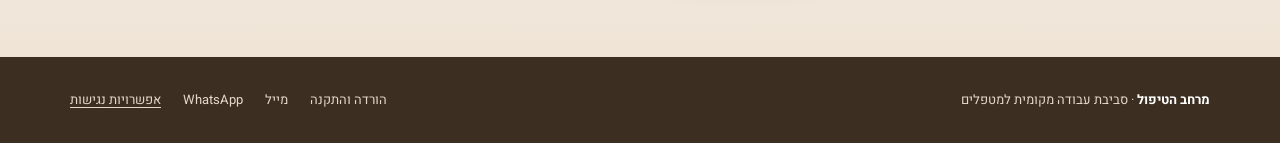
==== commit 940ea90b: "Display original logo and add floating accessibility controls to landing page" ====
--- a/index.html
+++ b/index.html
@@ -273,6 +273,8 @@
 @media(max-width:730px){.hero__trust-box{padding:16px 18px}.hero__trust-box strong{font-size:15px}.hero__trust-box p{font-size:13px}.hero__trial{font-size:13px}}
 
 </style>
+<link rel="stylesheet" href="./branding-logo.css?v=20261012-1">
+<link rel="stylesheet" href="./accessibility.css?v=20261012-1">
 <script>document.documentElement.classList.add('js')</script>
 </head>
 <body>
@@ -471,5 +473,6 @@
   setTimeout(() => { if (!anyRevealed) revealAll(); }, 3000);
 })();
 </script>
+<script src="./accessibility.js?v=20261012-1" defer></script>
 </body>
 </html>
--- a/branding-logo.css
+++ b/branding-logo.css
@@ -0,0 +1,5 @@
+/* מרחב הטיפול: הלוגו המקורי שהועלה, ללא הרקע הכחול שסביבו. */
+:root{--merhav-mark:url("[data-uri]")}
+.brand .brand__mark{background-image:var(--merhav-mark)!important;background-repeat:no-repeat!important;background-position:center!important;background-size:cover!important;background-color:transparent!important;border:0!important;border-radius:50%!important;color:transparent!important;overflow:hidden;display:inline-block;flex-shrink:0}
+.hero .hero__emblem{background-image:var(--merhav-mark)!important;background-repeat:no-repeat!important;background-position:center!important;background-size:contain!important;background-color:transparent!important;border:0!important;border-radius:50%!important;box-shadow:0 14px 34px rgba(61,46,34,.15)!important;overflow:hidden}
+.hero .hero__emblem::before,.hero .hero__emblem svg{display:none!important}
--- a/accessibility.css
+++ b/accessibility.css
@@ -0,0 +1,38 @@
+/* עזרי נגישות לדף מרחב הטיפול */
+.a11y-widget{position:fixed;left:18px;bottom:18px;z-index:99999;direction:rtl;font:400 16px/1.5 Heebo,Arial,sans-serif;text-align:right}
+.a11y-trigger{width:58px;height:58px;display:grid;place-items:center;cursor:pointer;border-radius:50%;border:3px solid #fff;background:#6b5240;color:white;box-shadow:0 9px 28px rgba(36,28,22,.33)}
+.a11y-trigger:hover{background:#3d2e22}
+.a11y-trigger svg{width:32px;height:32px;stroke:currentColor;fill:none;stroke-width:2.3;stroke-linecap:round;stroke-linejoin:round}
+.a11y-panel{position:absolute;bottom:72px;left:0;width:min(370px,calc(100vw - 26px));max-height:calc(100dvh - 108px);overflow:auto;overscroll-behavior:contain;background:#fff;color:#2c1f14;border:1px solid #dbcbb9;border-radius:20px;box-shadow:0 22px 60px rgba(31,23,18,.3);text-align:right}
+.a11y-panel[hidden]{display:none!important}
+.a11y-panel-head{display:flex;align-items:center;justify-content:space-between;background:#6b5240;color:white;padding:14px 18px;gap:10px}
+.a11y-panel-head strong{font:700 20px Heebo,Arial,sans-serif}
+.a11y-close{width:42px;height:42px;border:1px solid rgba(255,255,255,.55);border-radius:11px;background:transparent;color:#fff;font-size:30px;cursor:pointer;line-height:1}
+.a11y-panel-body{padding:20px}
+.a11y-text-size{border:0;padding:0;margin:0 0 18px;min-width:0}
+.a11y-text-size legend{font-weight:700;color:#3d2e22;margin-bottom:10px}
+.a11y-text-row{display:grid;grid-template-columns:1fr 1fr 1fr;gap:10px;align-items:center;text-align:center}
+.a11y-text-row button,.a11y-reset{cursor:pointer;min-height:48px;border:1px solid #d9cbba;background:#f7f3ee;color:#3d2e22;border-radius:12px;font-size:18px;font-weight:700}
+.a11y-text-row output{font-size:19px;font-weight:700;font-variant-numeric:tabular-nums}
+.a11y-options{display:grid;grid-template-columns:1fr 1fr;gap:10px}
+.a11y-options button{border:1px solid #d9cbba;border-radius:13px;background:#fff;color:#3d2e22;min-height:72px;padding:12px 9px;font-weight:700;cursor:pointer;font-size:14px;line-height:1.45;text-align:center}
+.a11y-options button[aria-pressed="true"]{background:#f0e4d5;border-color:#6b5240;box-shadow:inset 0 0 0 1px #6b5240}
+.a11y-options button:hover,.a11y-reset:hover{background:#efe5d8}
+.a11y-reset{width:100%;margin-top:17px;font-size:15px}
+.a11y-note{font-size:12px;color:#6b5240;margin:14px 0 0;line-height:1.6}
+.a11y-widget :is(button,[tabindex]):focus-visible{outline:3px solid #aa7f4e!important;outline-offset:3px!important}
+.footer-accessibility{border:0;padding:0;background:none;color:#e6d9cc;font:inherit;text-decoration:underline;text-underline-offset:3px;cursor:pointer}
+.footer-accessibility:hover{color:white}
+html.a11y-readable-font body :not(.a11y-widget):not(.a11y-widget *){font-family:Arial,Tahoma,sans-serif!important}
+html.a11y-highlight-links :is(main,header,footer) a{text-decoration:underline!important;text-underline-offset:4px!important;text-decoration-thickness:3px!important;outline:1px solid currentColor;outline-offset:3px}
+html.a11y-reduced-motion{scroll-behavior:auto!important}
+html.a11y-reduced-motion body *:not(.a11y-widget):not(.a11y-widget *){animation:none!important;transition:none!important;scroll-behavior:auto!important}
+html.a11y-reduced-motion [data-reveal]{opacity:1!important;transform:none!important}
+html.a11y-contrast body{background:#000!important;color:#fff!important}
+html.a11y-contrast :is(header,footer,main,section,.hero,.story,.trust-strip,.trust-item,.feature,.step,.install-card,.faq details,.faq,.bottom-cta,.quotation,.video,.notice,.video__stage){background:#000!important;background-image:none!important;color:#fff!important;border-color:#fff!important;box-shadow:none!important}
+html.a11y-contrast :is(main,header,footer) :is(h1,h2,h3,h4,p,span,strong,b,small,li,summary,.eyebrow,.feature-num,.step__no){color:#fff!important}
+html.a11y-contrast :is(main,header,footer) a:not(.btn):not(.nav-cta){color:#ffeb65!important}
+html.a11y-contrast :is(main,header,footer) :is(.btn,.nav-cta){background:#ffeb65!important;background-image:none!important;color:#000!important;border:2px solid #fff!important}
+html.a11y-contrast .a11y-widget{color:#2c1f14}
+@media(max-width:600px){.a11y-widget{left:12px;bottom:12px}.a11y-trigger{width:54px;height:54px}.a11y-panel{bottom:65px;width:min(356px,calc(100vw - 24px))}.a11y-panel-body{padding:16px}}
+@media(prefers-reduced-motion:reduce){.a11y-trigger{transition:none}}
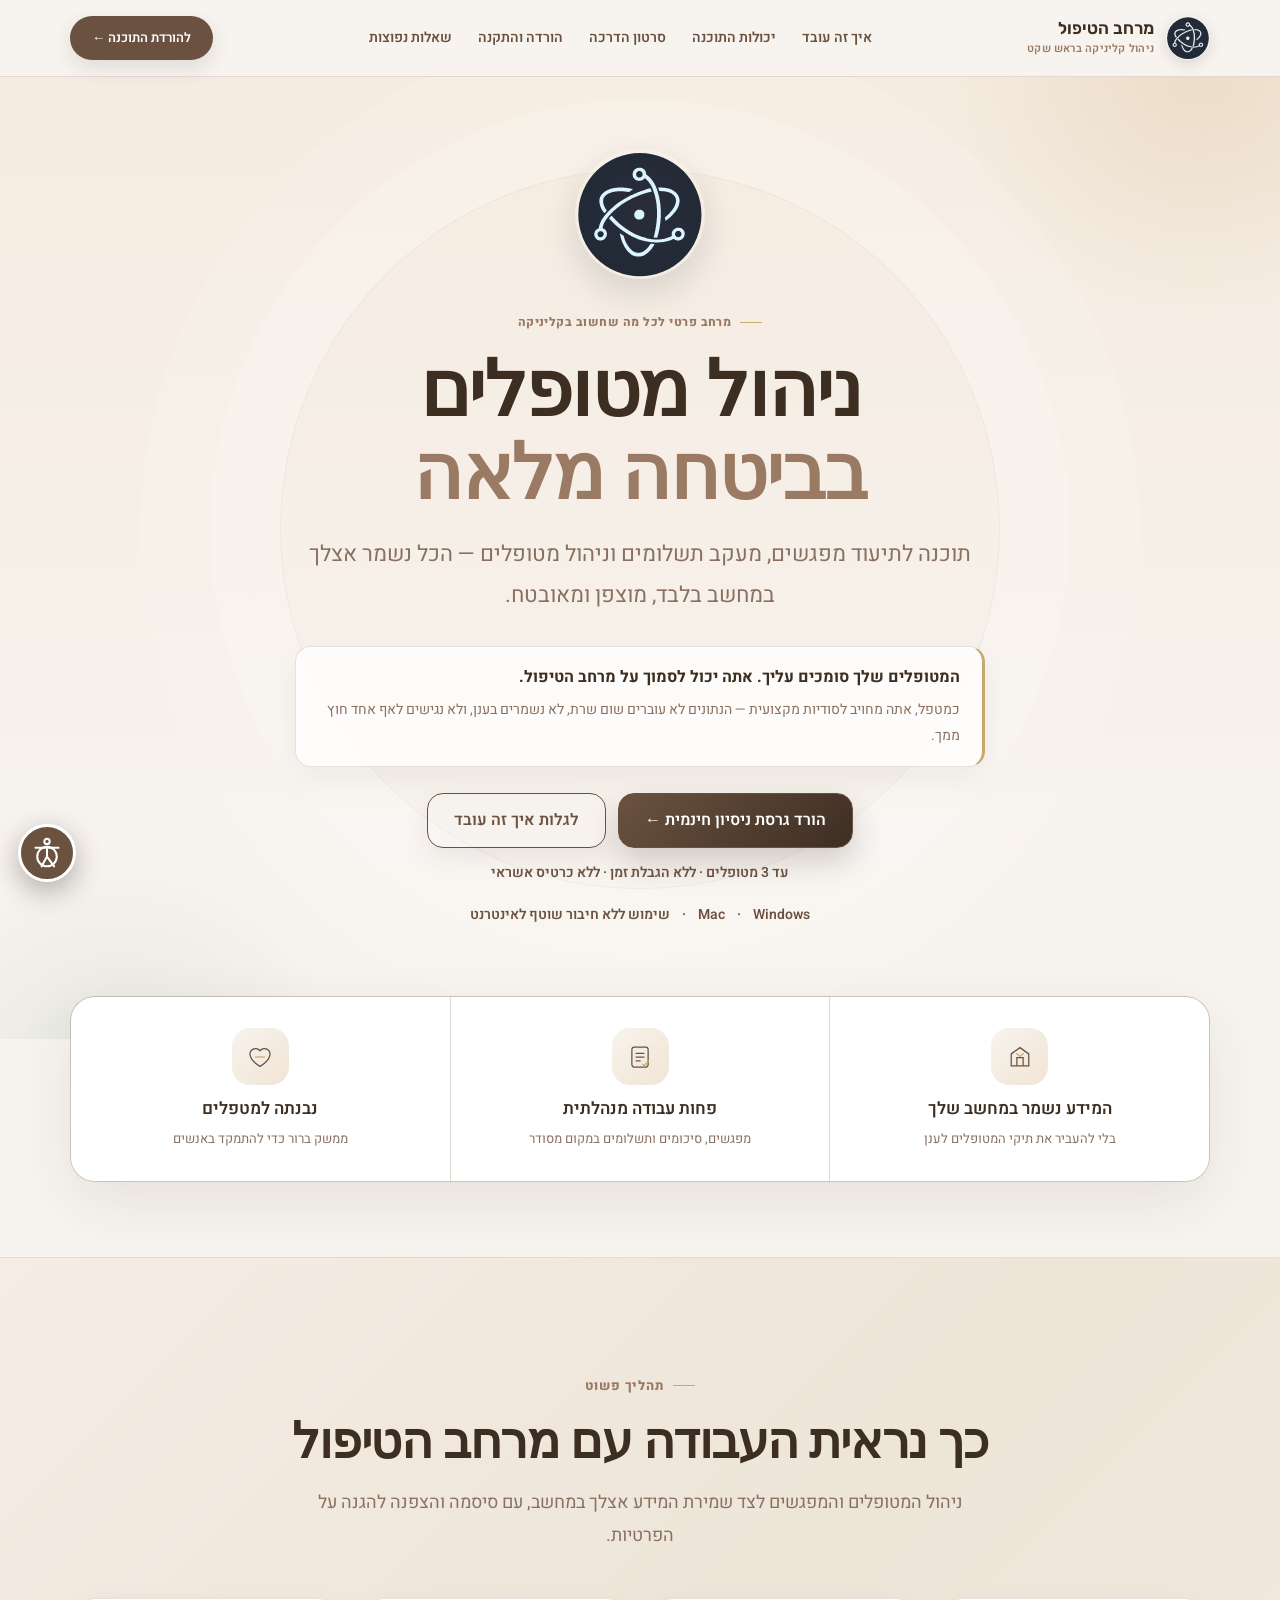
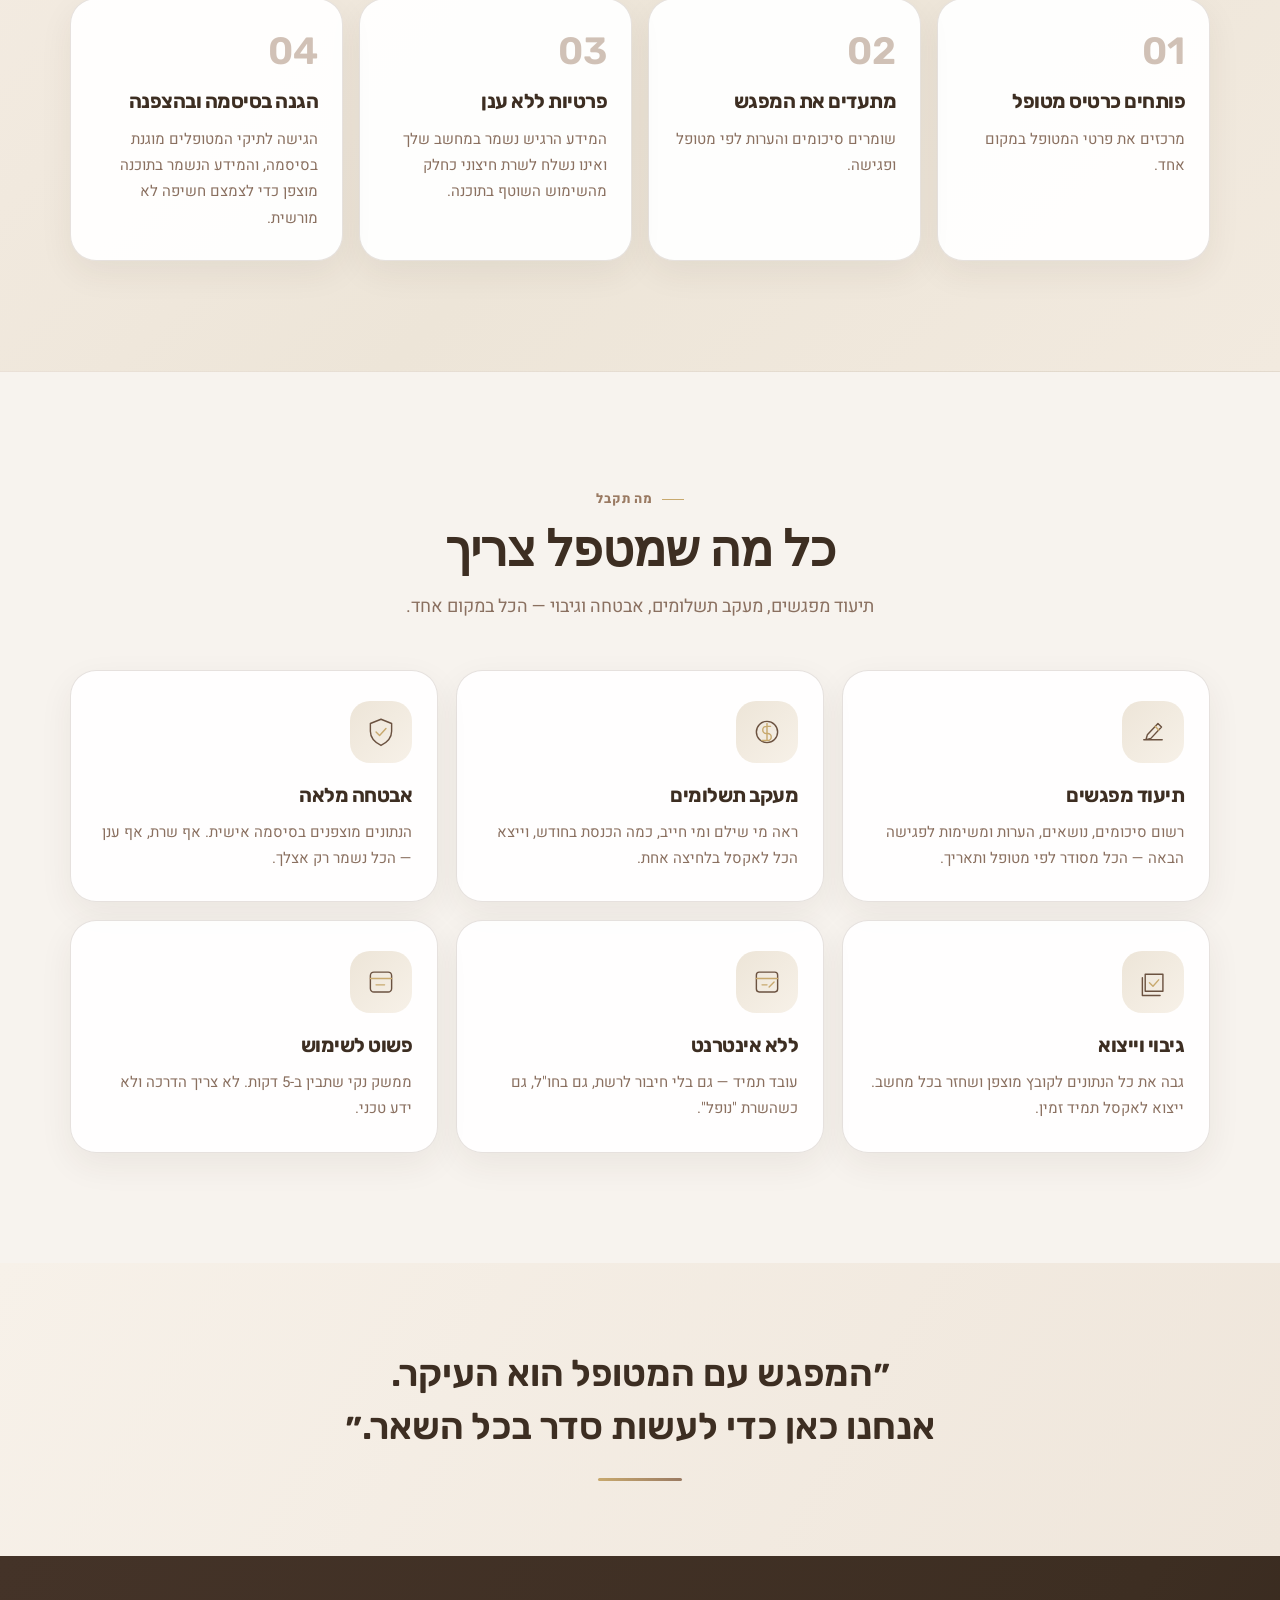
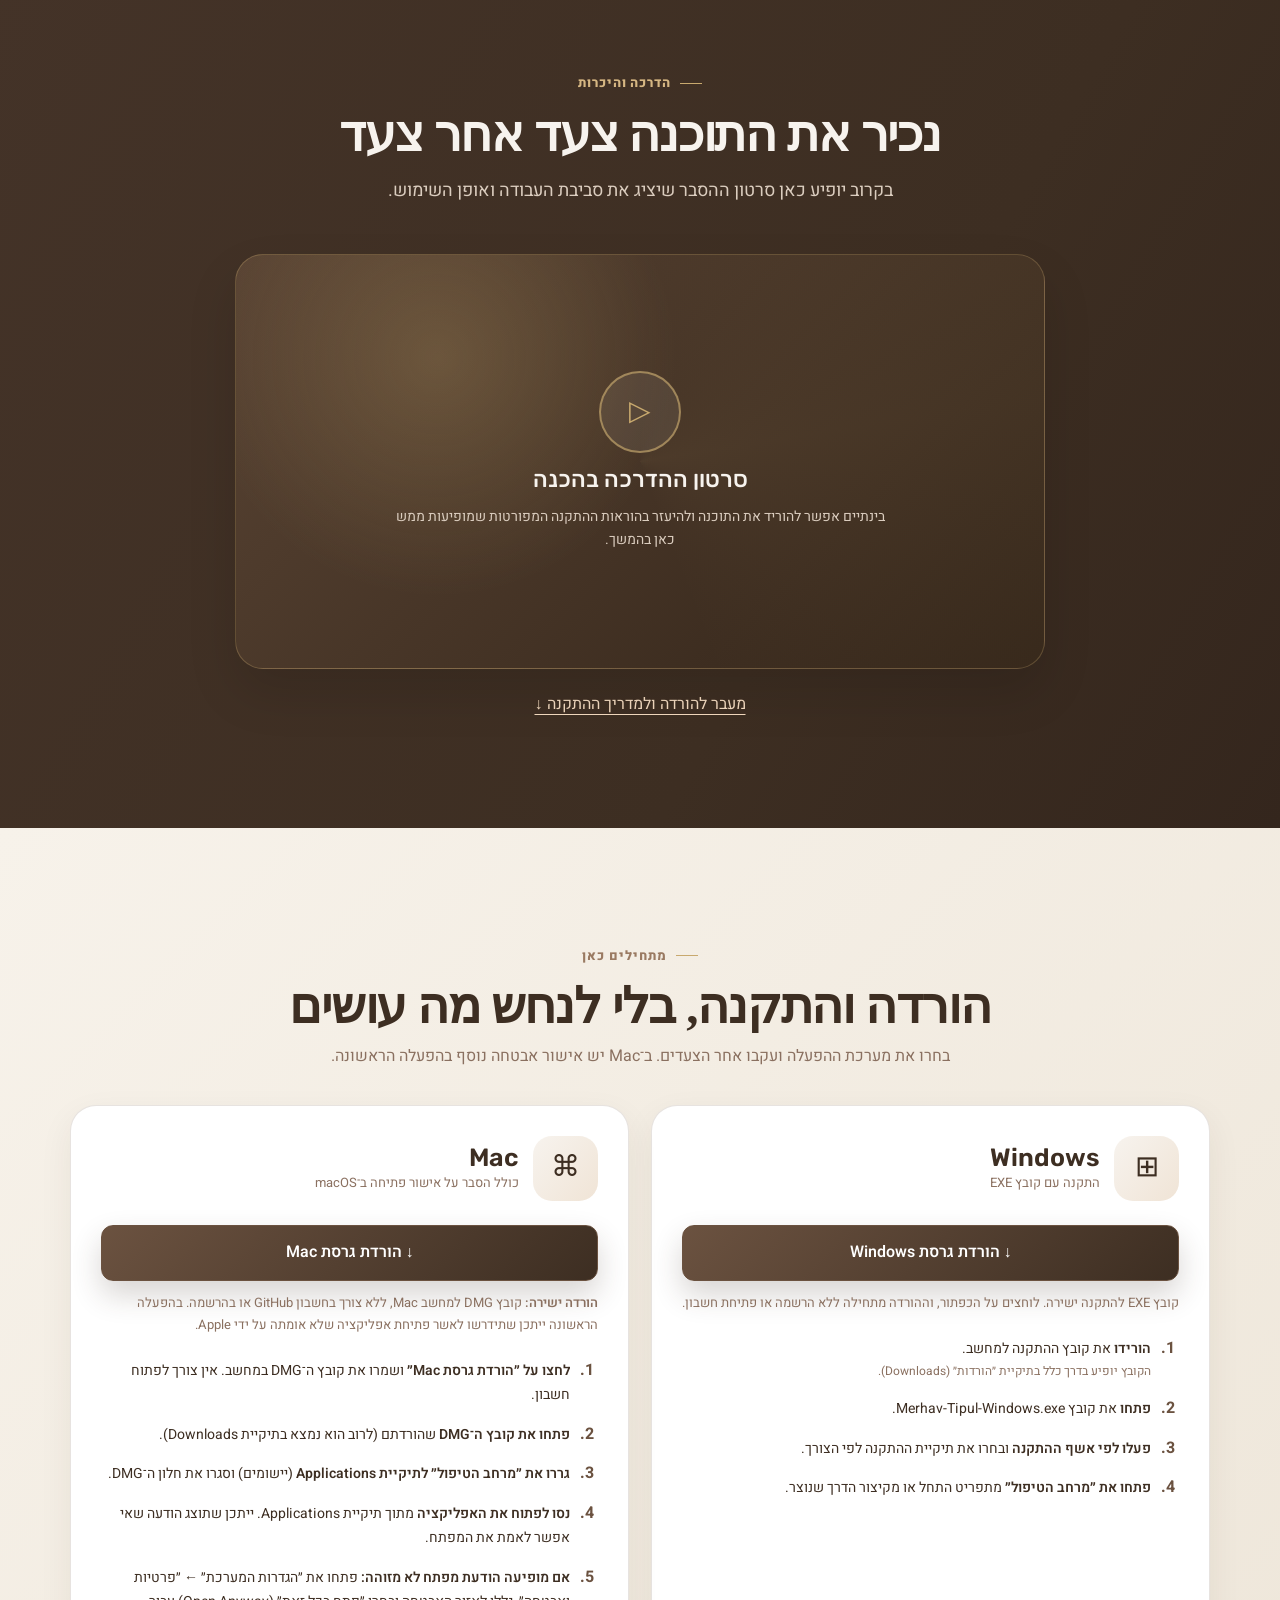
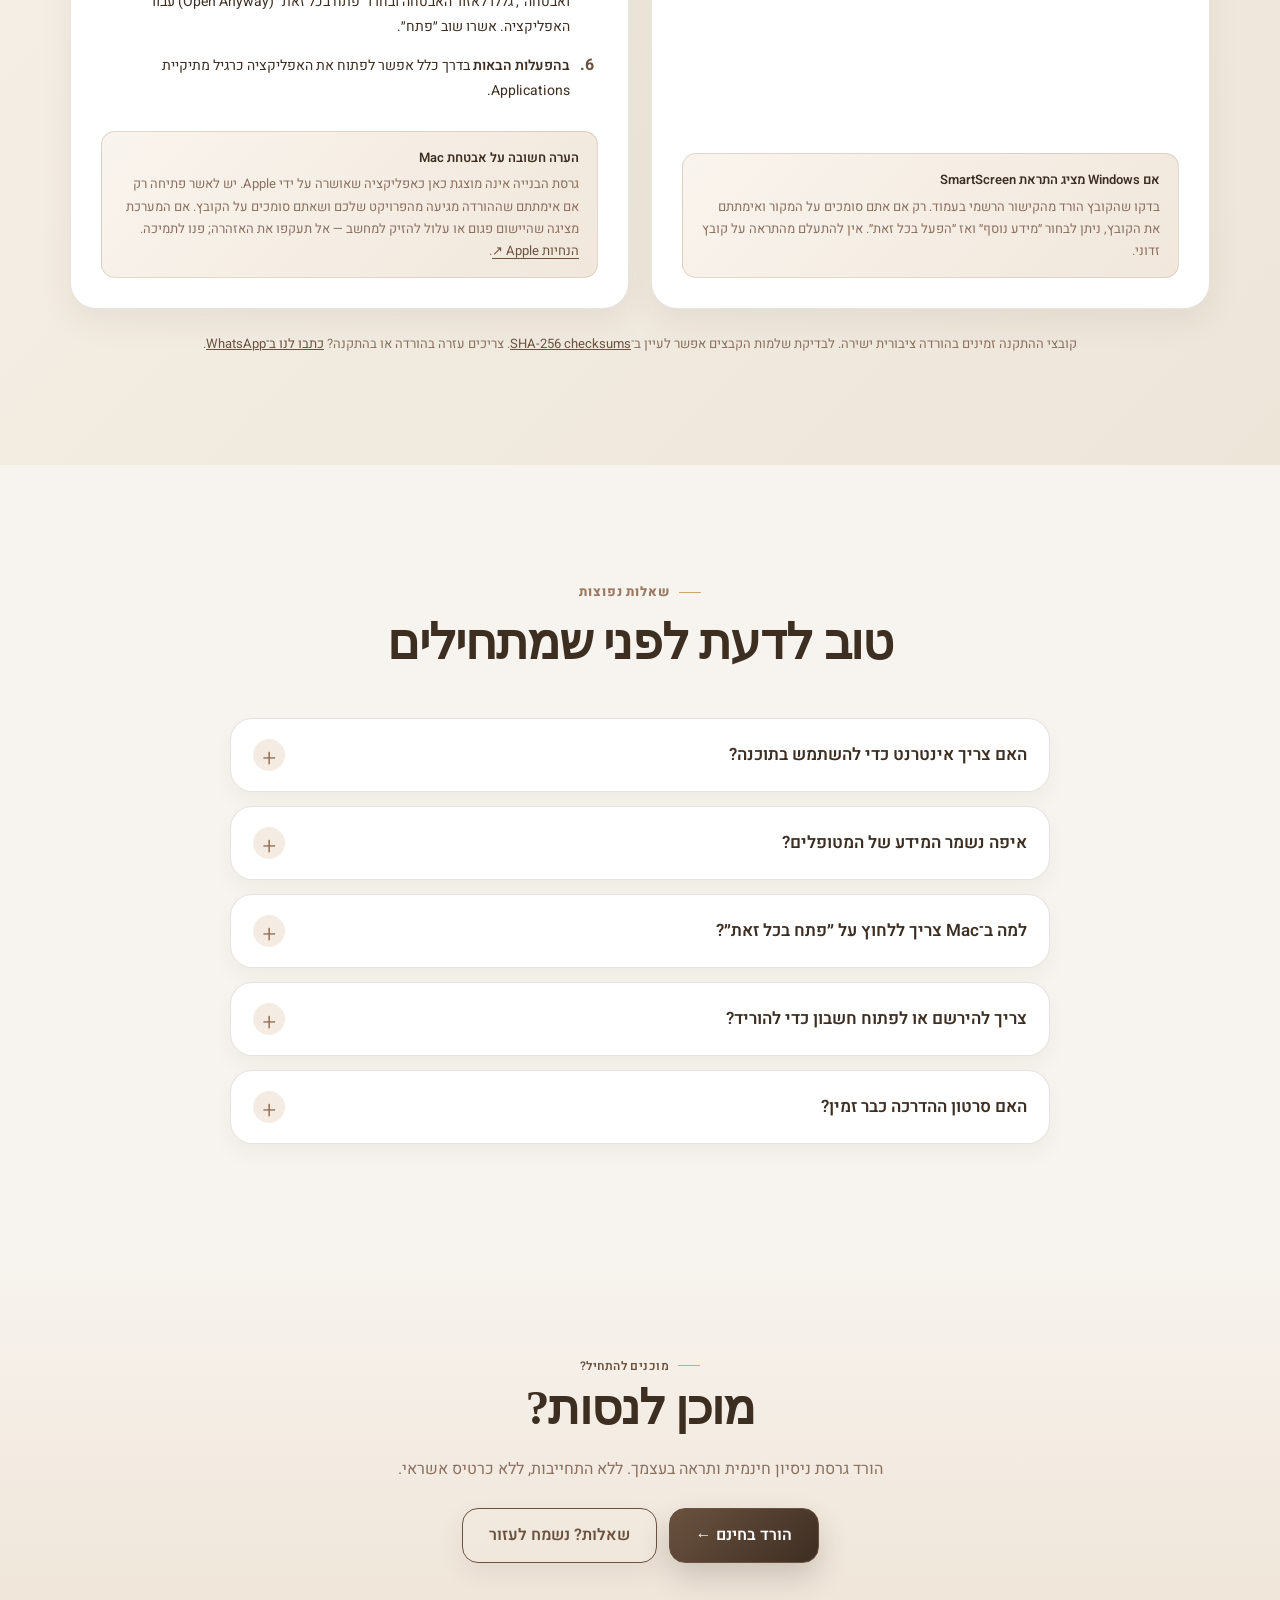
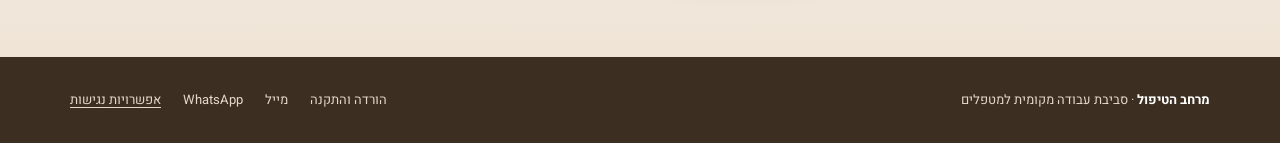
==== commit 7ff38c7f: "Load new vector logo on landing page and in browser icon" ====
--- a/index.html
+++ b/index.html
@@ -4,6 +4,7 @@
 <meta charset="UTF-8">
 <meta name="viewport" content="width=device-width, initial-scale=1">
 <meta name="theme-color" content="#f7f3ee">
+<link rel="icon" href="./assets/merhav-logo.svg" type="image/svg+xml">
 <meta name="description" content="מרחב הטיפול — תוכנה לניהול מטופלים, תיעוד פגישות ומעקב תשלומים, שפועלת מקומית במחשב ללא צורך בחיבור לאינטרנט. הורדה והוראות התקנה ל-Windows ול-Mac.">
 <meta property="og:type" content="website">
 <meta property="og:locale" content="he_IL">
@@ -273,7 +274,7 @@
 @media(max-width:730px){.hero__trust-box{padding:16px 18px}.hero__trust-box strong{font-size:15px}.hero__trust-box p{font-size:13px}.hero__trial{font-size:13px}}
 
 </style>
-<link rel="stylesheet" href="./branding-logo.css?v=20261012-1">
+<link rel="stylesheet" href="./branding-logo.css?v=20261012-2">
 <link rel="stylesheet" href="./accessibility.css?v=20261012-1">
 <script>document.documentElement.classList.add('js')</script>
 </head>
--- a/branding-logo.css
+++ b/branding-logo.css
@@ -1,5 +1,35 @@
-/* מרחב הטיפול: הלוגו המקורי שהועלה, ללא הרקע הכחול שסביבו. */
-:root{--merhav-mark:url("[data-uri]")}
-.brand .brand__mark{background-image:var(--merhav-mark)!important;background-repeat:no-repeat!important;background-position:center!important;background-size:cover!important;background-color:transparent!important;border:0!important;border-radius:50%!important;color:transparent!important;overflow:hidden;display:inline-block;flex-shrink:0}
-.hero .hero__emblem{background-image:var(--merhav-mark)!important;background-repeat:no-repeat!important;background-position:center!important;background-size:contain!important;background-color:transparent!important;border:0!important;border-radius:50%!important;box-shadow:0 14px 34px rgba(61,46,34,.15)!important;overflow:hidden}
-.hero .hero__emblem::before,.hero .hero__emblem svg{display:none!important}
+/* High-resolution scalable logo based on the approved artwork.
+   Uses a separate SVG asset; no blue screenshot background and no pixelated raster upscaling. */
+:root{--merhav-logo:url("./assets/merhav-logo.svg")}
+.brand .brand__mark{
+  background-image:var(--merhav-logo)!important;
+  background-position:center!important;
+  background-size:contain!important;
+  background-repeat:no-repeat!important;
+  background-color:transparent!important;
+  border:0!important;
+  border-radius:50%!important;
+  display:inline-block;
+  overflow:hidden;
+  color:transparent!important;
+  font-size:0!important;
+  line-height:0!important;
+  flex-shrink:0;
+  box-shadow:0 4px 14px rgba(23,30,41,.13);
+}
+.hero .hero__emblem{
+  background-image:var(--merhav-logo)!important;
+  background-position:center!important;
+  background-size:contain!important;
+  background-repeat:no-repeat!important;
+  background-color:transparent!important;
+  border:0!important;
+  border-radius:50%!important;
+  box-shadow:0 14px 35px rgba(23,30,41,.13)!important;
+  overflow:hidden;
+}
+.hero .hero__emblem::before,.hero .hero__emblem::after,.hero .hero__emblem svg{display:none!important}
+@media (max-width:730px){
+ .brand .brand__mark{box-shadow:0 3px 10px rgba(23,30,41,.12)}
+ .hero .hero__emblem{box-shadow:0 9px 25px rgba(23,30,41,.13)!important}
+}
--- a/accessibility.css
+++ b/accessibility.css
@@ -34,5 +34,9 @@
 html.a11y-contrast :is(main,header,footer) a:not(.btn):not(.nav-cta){color:#ffeb65!important}
 html.a11y-contrast :is(main,header,footer) :is(.btn,.nav-cta){background:#ffeb65!important;background-image:none!important;color:#000!important;border:2px solid #fff!important}
 html.a11y-contrast .a11y-widget{color:#2c1f14}
+/* The assistive menu must remain readable while high contrast is active. */
+html.a11y-contrast .a11y-panel{background:#fff!important;color:#2c1f14!important;border-color:#dbcbb9!important}
+html.a11y-contrast .a11y-panel-head{background:#6b5240!important;color:#fff!important}
+
 @media(max-width:600px){.a11y-widget{left:12px;bottom:12px}.a11y-trigger{width:54px;height:54px}.a11y-panel{bottom:65px;width:min(356px,calc(100vw - 24px))}.a11y-panel-body{padding:16px}}
 @media(prefers-reduced-motion:reduce){.a11y-trigger{transition:none}}
